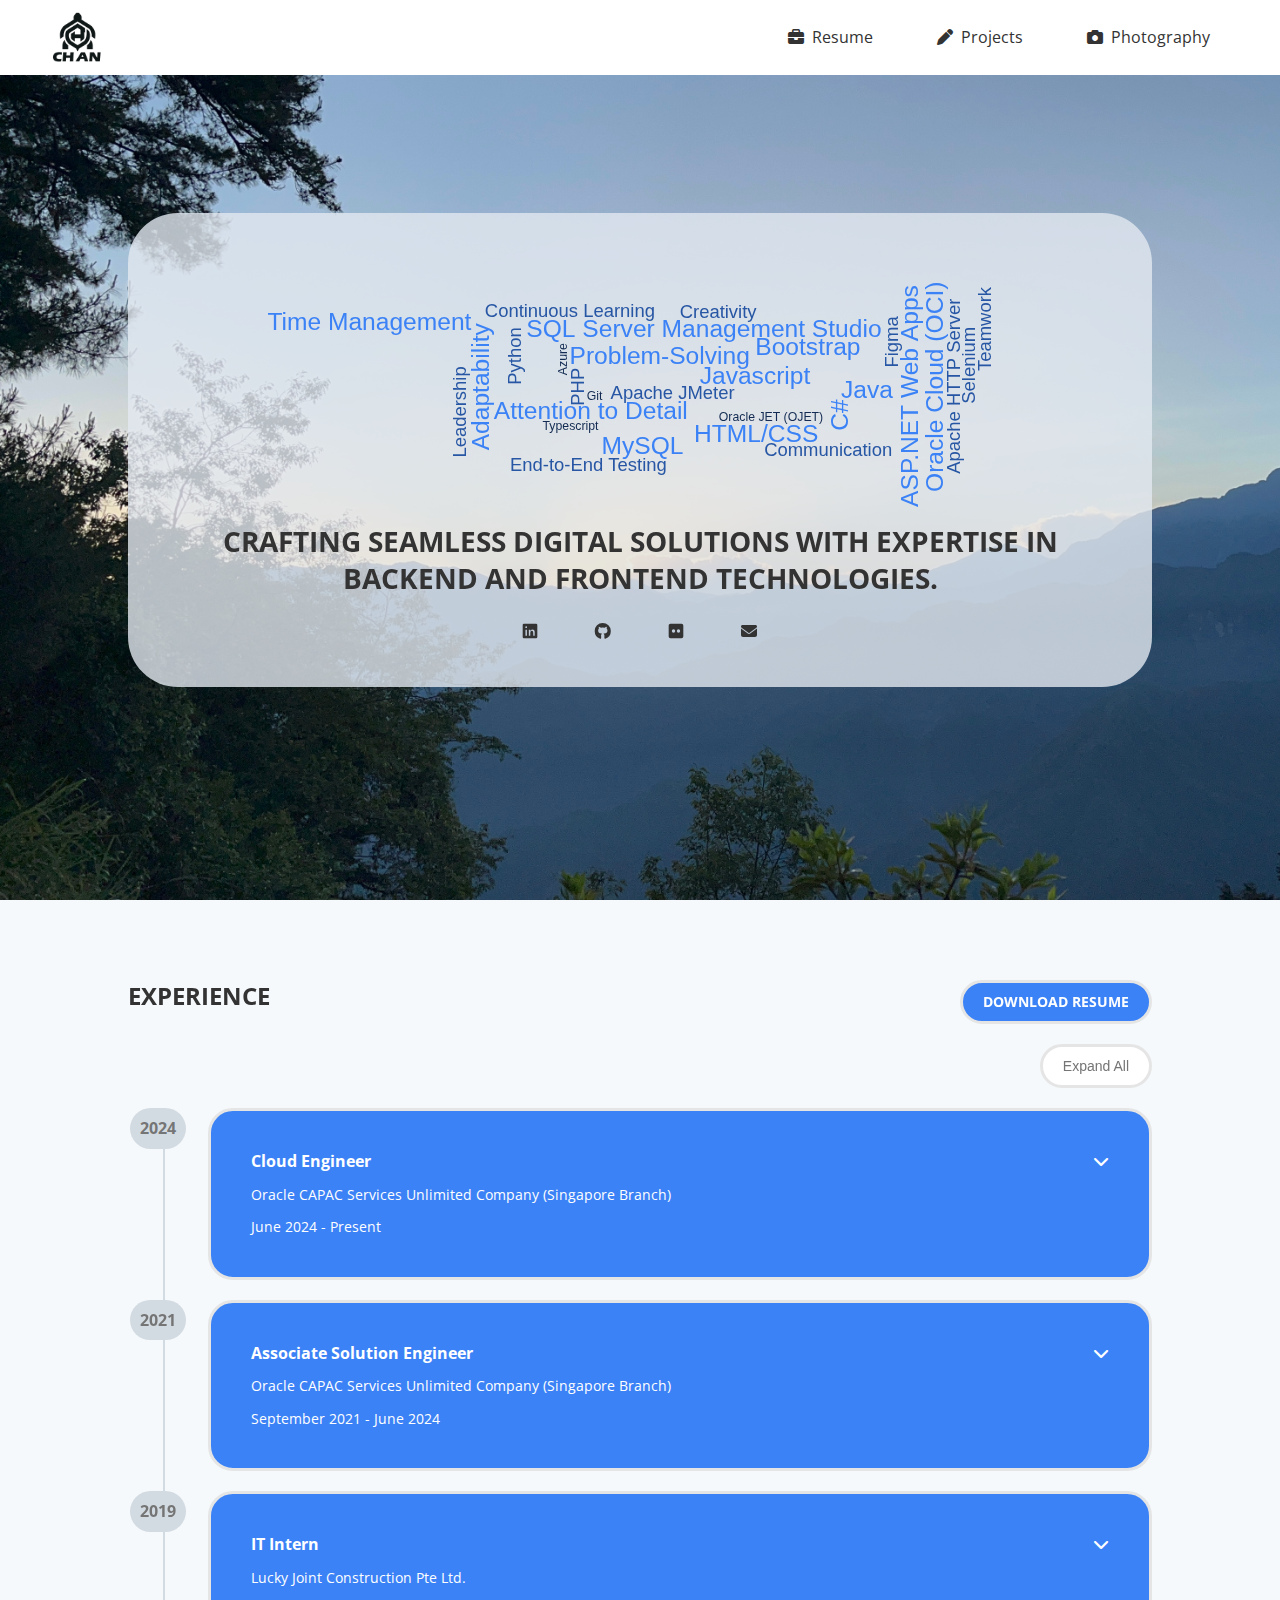
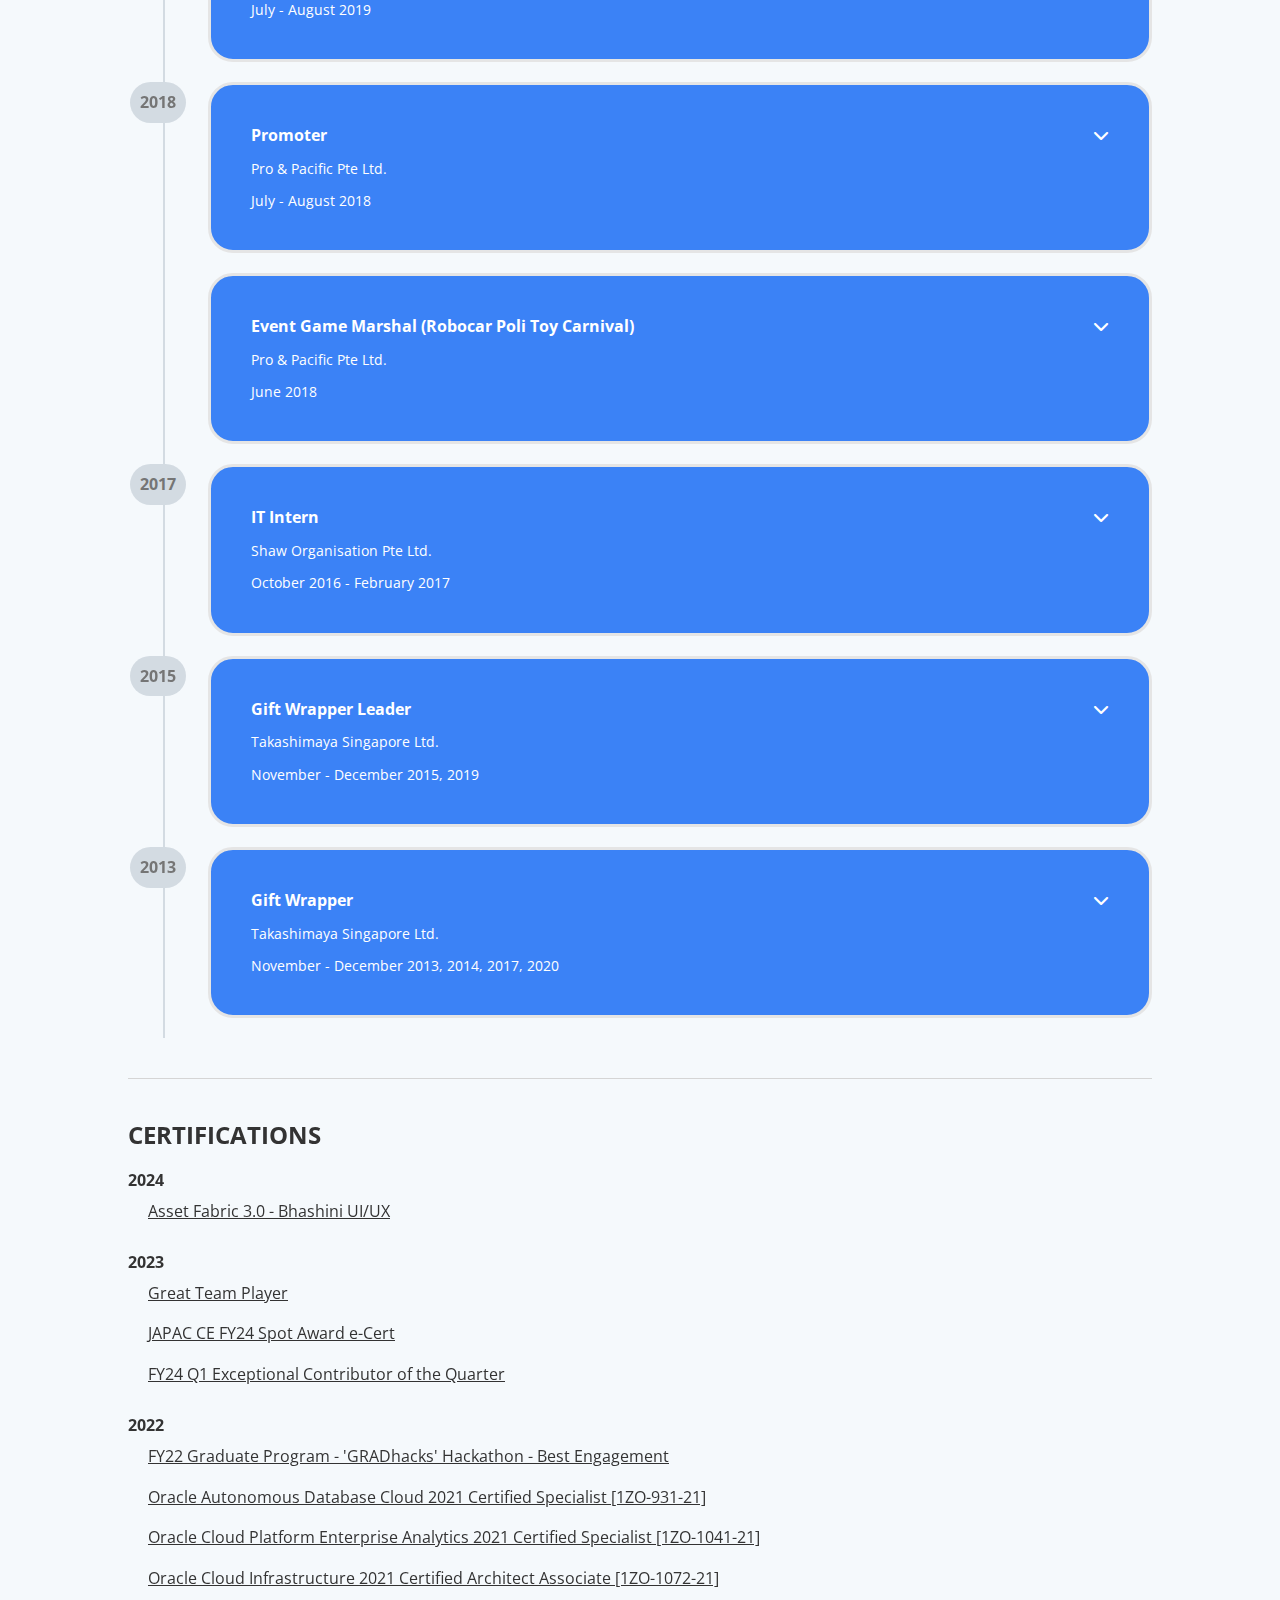
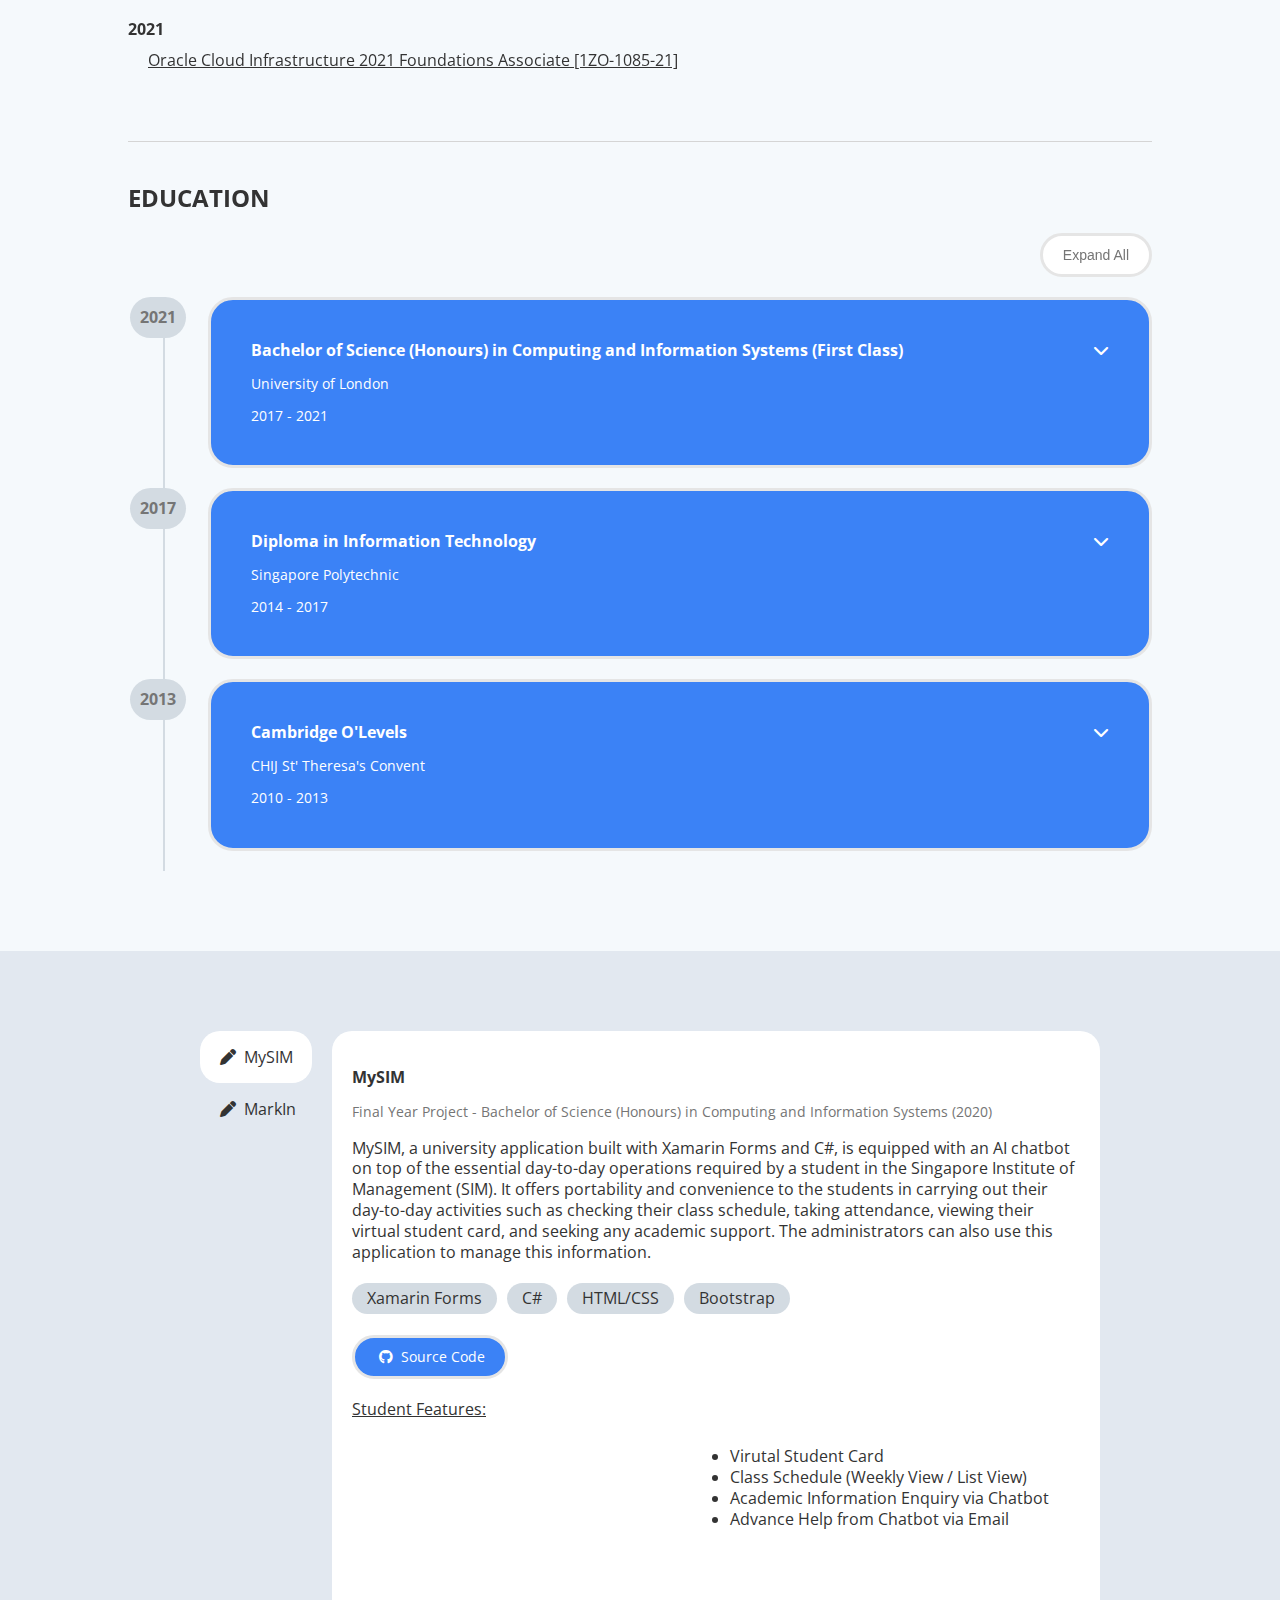
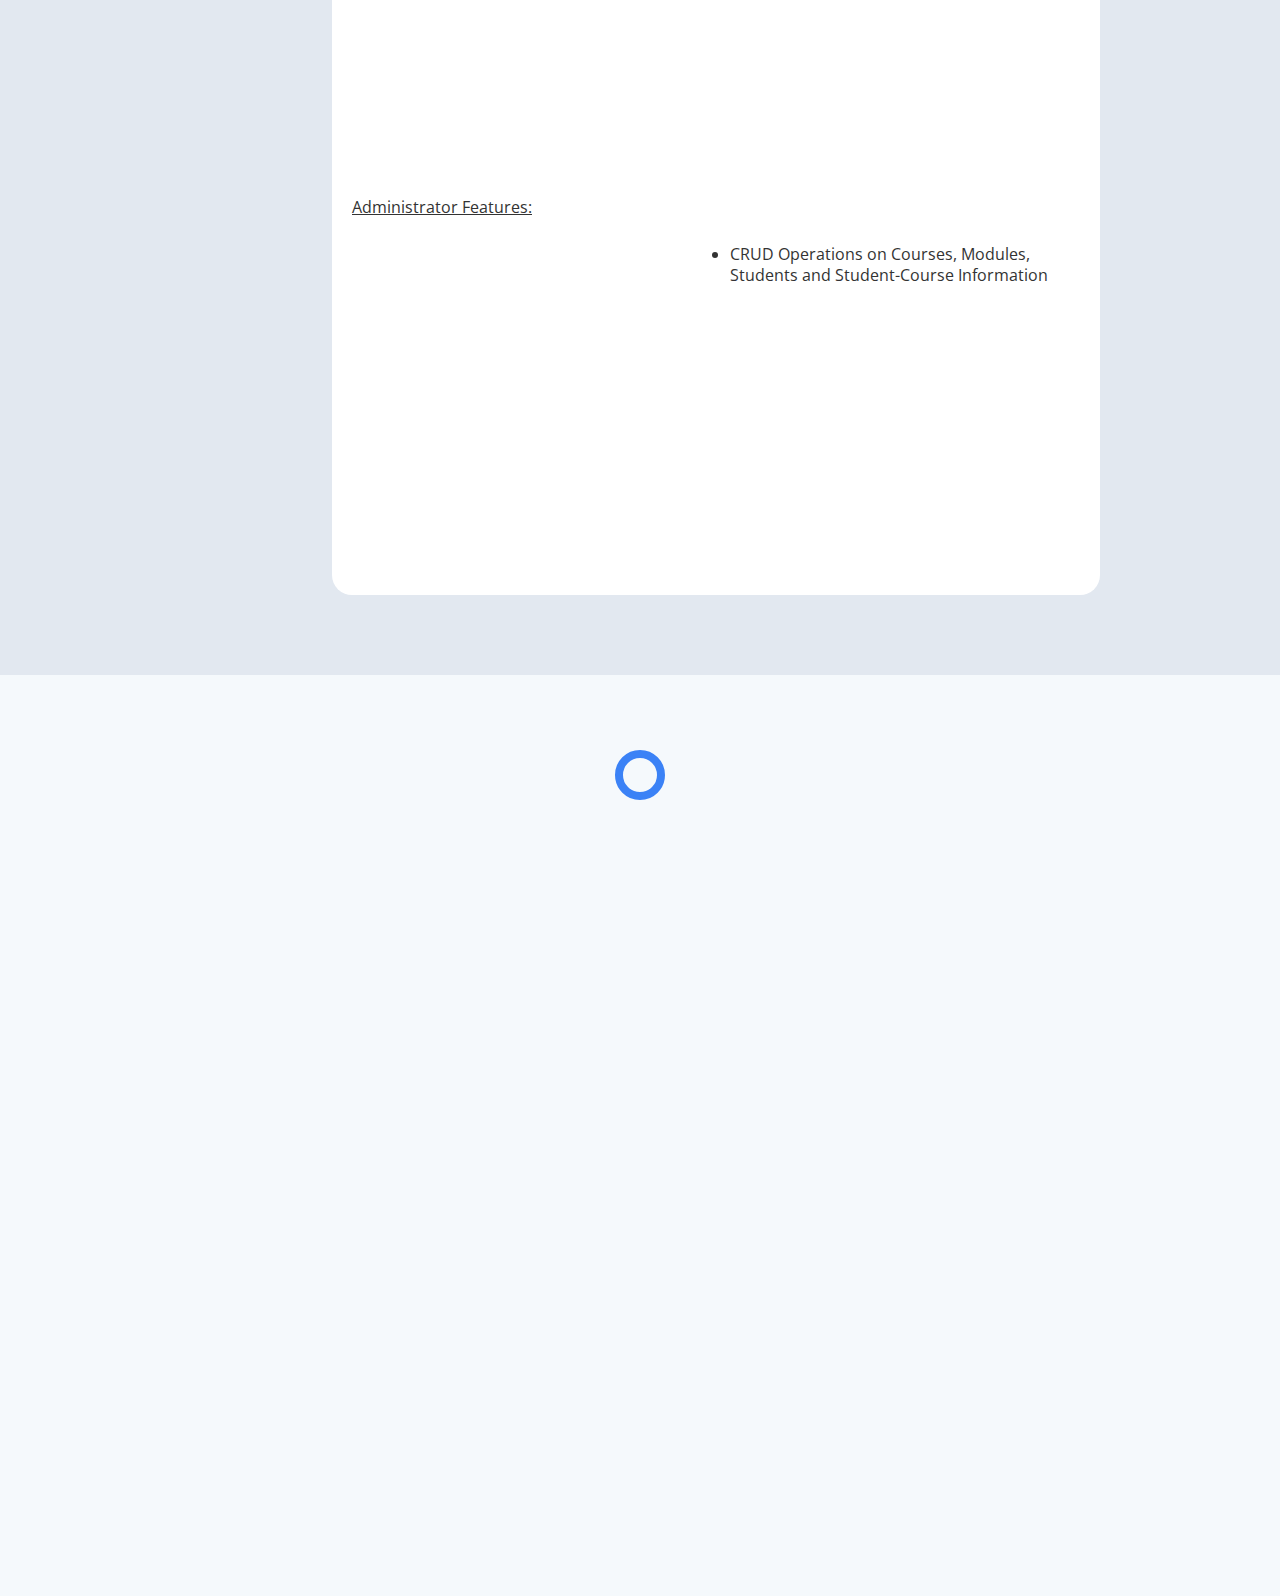
==== index.html @ a23a1906 "refactor(resume): resume card contents" ====
<!DOCTYPE html PUBLIC "-//W3C//DTD XHTML 1.1//EN" "http://www.w3.org/TR/xhtml11/DTD/xhtml11.dtd">
<head>
    <title> Chu Han </title>
    <meta charset="utf-8" />
    <meta name="viewport" content="width=device-width, initial-scale=1.0, minimum-scale=1.0, maximum-scale=1.0" />
    <meta name="Keywords" content="" />
    <meta name="Description" content="" />

    <link rel="icon" type="image/x-icon" href="./css/pics/favicon.ico">
    <link href="./css/base.css" rel="stylesheet" type="text/css" media="screen" />
    <link rel="preconnect" href="https://fonts.googleapis.com">
    <link rel="preconnect" href="https://fonts.gstatic.com" crossorigin>
    <link href="https://fonts.googleapis.com/css2?family=Open+Sans:ital,wght@0,300..800;1,300..800&display=swap"
        rel="stylesheet">

    <script src="./js/jquery-3.7.1.min.js" type="text/javascript"></script>
    <script src="./js/functions.js" type="text/javascript"></script>

    <script src="./js/chart.js/dist/chart.umd.js"></script> <!--4.4.3-->
    <script src="./js/chartjs-chart-wordcloud/build/index.umd.js"></script> <!--4.4.1-->
</head>

<body>
    <header class="navbar-wrapper" id="top-navbar">
        <div class="home-logo" title="home" aria-label="home" id="homeBtn" onclick="setOnlyOneActive(this.id, '')">
            <img src="./css/pics/logo.png"></img>
        </div>

        <div class="hamburger-menu">
            <div id="hamburger">
                <span></span>
                <span></span>
                <span></span>
            </div>
        </div>

        <nav class="top-nav">
            <div class="navbar-nav">
                <div class="nav-item" id="resumeSectionBtn" onclick="setOnlyOneActive(this.id, 'resumeSection')">
                    <div class="nav-link">
                        <span class="icon fa-briefcase"></span>
                        <span class="text">
                            Resume
                        </span>
                    </div>
                </div>

                <div class="nav-item" id="projectSectionBtn" onclick="setOnlyOneActive(this.id, 'projectSection')">
                    <div class="nav-link">
                        <span class="icon fa-pen"></span>
                        <span class="text">
                            Projects
                        </span>
                    </div>
                </div>
                <div class="nav-item" id="photographySectionBtn"
                    onclick="setOnlyOneActive(this.id, 'photographySection')">
                    <div class="nav-link">
                        <span class="icon fa-camera"></span>
                        <span class="text">Photography
                        </span>
                    </div>
                </div>
            </div>
        </nav>
    </header>

    <script>
        const theme = localStorage.getItem('theme');
        if (theme) {
            document.documentElement.className = theme;
            document.documentElement.setAttribute('theme', theme);
        } else {
            localStorage.setItem('theme', 'light');
            document.documentElement.className = 'light';
            document.documentElement.setAttribute('theme', 'light');
        }
    </script>

    <main class="body-container">
        <section id="homeSection">
            <div class="section-header">
                <div class="word-cloud-container" id="skillsWordCloudContainer">
                    <canvas id="skillWordCloud"></canvas>
                </div>
                <div id="intro"></div>

                <footer id="bottom-footer">
                    <a class="nav-link" href="https://www.linkedin.com/in/chan-chu-han/" target="_blank"><span
                            class="icon fa-brands fa-linkedin"></span></a>
                    <a class="nav-link" href="https://github.com/crutle?tab=repositories" target="_blank"><span
                            class="icon fa-brands fa-github"></span></a>
                    <a class="nav-link" href="https://flic.kr/ps/34cSME" target="_blank"><span
                            class="icon fa-brands fa-flickr"></span></a>
                    <a class="nav-link" href="mailto: chanchuhan@yahoo.com.sg" target="_blank"><span
                            class="icon fa-solid fa-envelope"></span></a>
                </footer>
            </div>
        </section>

        <section id="resumeSection">
            <!-- <div class="section-header"></div> -->
            <div class="sub-section">
                <div class="sub-section-header">
                    Experience
                    <a id="resumeFile" class="base-button primary-button" href="./data/resume.pdf">Download Resume</a>

                </div>

                <div class="content-row" id="workExperienceContent">
                    <div class="action-button-row">
                        <button class="base-button secondary-button collapseExpandBtn" id="collapseExpandExperienceBtn"
                            onclick="toggleAllAccordion(this.parentElement.parentElement.id, this.value);"></button>
                    </div>
                    <div class="timeline-container" id="workTimeline">
                    </div>
                </div>
            </div>

            <div class="sub-section">
                <div class="sub-section-header">
                    Certifications
                </div>
                <div class="content-row" id="certificationContent"></div>
            </div>

            <div class="sub-section">
                <div class="sub-section-header">
                    Education
                </div>
                <div class="content-row" id="educationContent">
                    <div class="action-button-row">
                        <button class="base-button secondary-button collapseExpandBtn" id="collapseExpandEducationBtn"
                            onclick="toggleAllAccordion(this.parentElement.parentElement.id, this.value);"></button>
                    </div>
                    <div class="timeline-container" id="educationTimeline">
                    </div>
                </div>
            </div>
        </section>

        <section id="projectSection">
            <!-- <div class="section-header"></div> -->

            <div class="sub-section">
                <div class="content-col-wrapper">
                    <div class="content-col" id="navCol">
                        <nav class="left-nav">
                            <div id="mysimBtn" name="mysimBtn" class="left-nav-item"><span class="icon fa-pen"></span>
                                MySIM
                            </div>
                            <div id="markinBtn" name="markinBtn" class="left-nav-item"><span class="icon fa-pen"></span>
                                MarkIn </div>
                            <span class="vertical-nav-indicator">
                            </span>

                        </nav>
                    </div>
                    <div class="content-col" id="navContentCol">
                        <div class="project-content" id="mysimSection">
                            <div w3-include-html="./inc/project-2020-my-sim.html"></div>
                        </div>
                        <div class="project-content" id="markinSection">
                            <div w3-include-html="./inc/project-2016-mark-in.html"></div>
                        </div>
                    </div>
                </div>
        </section>

        <section id="photographySection">
            <!-- <div class="section-header">  </div> -->
            <div id="photoAlbumContainer">
                <div id="loader-container">

                    <div class="loader"></div>
                </div>
            </div>
            <div id="embeddedFlickr">
                <a data-flickr-embed="true" href="https://www.flickr.com/photos/134898010@N04/albums/72177720317474969"
                    title="Portfolio Gallery"><img src="https://live.staticflickr.com/65535/53759585029_d3f76c2de7.jpg"
                        width="640" height="480" alt="Portfolio Gallery" /></a>
                <script async src="//embedr.flickr.com/assets/client-code.js" charset="utf-8"></script>
            </div>
        </section>
        <br>
    </main>

    </html>

    <script>
        $(document).ready(function () {
            init();
        });
    </script>
---- css/base.css ----
* {
  line-height: 1.3em;
  -webkit-box-sizing: border-box;
  -moz-box-sizing: border-box;
  box-sizing: border-box;
}

:root[theme='light'] {
  --background-color-default: #fff;
  --background-color-primary: #f5f9fc;
  --background-color-secondary: #e2e8f0;
  --background-color-secondary-rgba: rgba(226, 232, 240, 0.8);
  --background-color-tertiary: #d3dbe2;
  --background-color-tertiary-30: #4243444d;
  --background-color-highlight-1: #FFD700;
  --background-color-highlight-2: #4285F4;
  --background-color-highlight-3: #F08080;
  --background-color-primary-color-50: rgba(59, 130, 246, 0.5);
  --background-color-primary-color-darken-3: #193e7b;
  --background-color-accordion: #e8f0fe;
  /* #f8f8f8;  #f2f2f2; */

  --border-color: #e5e5e5;
  --border-primary-color: #9dc0fa;
  --border-primary-color: #3b82f6;
  --border-primary-color-30: #3b82f64d;
  --border-secondary-color: #cccccc4d;

  --button-primary: #3b82f6;
  --button-primary-30: #3b82f64d;
  --button-secondary: #fff;
  
  --footer-color-bg: #f0f0f0;
  --footer-color-text: #757575;
  
  --hover-color-bg: #000;
  --hover-color-text: #fff;

  --nav-color-bg: #fff;
  --nav-color-bg-active: #e2e8f0;

  --text-color-primary: #333;
  --text-color-secondary: #757575;
  --text-color-tertiary: #aaa;
  --text-color-white: #fff;
}

@font-face {
  font-family: "Font Awesome 6 Free Solid";
  src: url("../css/Font Awesome 6 Free-Solid-900.otf") format("truetype");
}

@font-face {
  font-family: "Font Awesome 6 Free Regular";
  src: url("../css/Font Awesome 6 Free-Regular-400.otf") format("truetype");
}

@font-face {
  font-family: "Font Awesome 6 Brands Regular";
  src: url("../css/Font Awesome 6 Brands-Regular-400.otf") format("truetype");
}

@font-face {
  font-family: "Bootstrap Icons";
  src: url("./bootstrap-icons/fonts/bootstrap-icons.woff") format("truetype");
}

body {
  font-family: 'Open Sans', Arial, Helvetica, sans-serif;
  font-optical-sizing: auto;
  font-weight: normal;
  font-style: normal;
  font-variation-settings: 100;
  font-size: 16px;
  text-align: left;
  background: var(--background-color-primary);
  color: var(--text-color-primary);
  padding: 0;
  margin: 0;
  overflow: auto;
  -webkit-text-size-adjust: none;
  -webkit-overflow-scrolling: touch;
  -webkit-transform: transform3d(0, 0, 0);
  -ms-scroll-chaining: chained;
  -ms-overflow-style: none;
}


/***************** Scrollbar ****************/
@-moz-document url-prefix() {
  .scrollbar {
    overflow: overlay;
    width: 16px !important;
    scroll-behavior: smooth !important;
    /* background: #fff !important; */
    /* outline: 2px solid #fff !important; */
    border-radius: 20px !important;
  }
}

::-webkit-scrollbar {
  width: 16px !important;
  scroll-behavior: smooth !important;
  border: 4px solid transparent !important;
  background-clip: content-box !important;
}

::-webkit-scrollbar-track {
  background: #ccc;
}

/* draggable scrolling handle */
::-webkit-scrollbar-thumb {
  border-radius: 20px !important;
  border: 3px solid transparent !important;
  background-clip: content-box !important;
  background: rgba(0, 0, 0, 0.3) !important;
  ;
}


/***************** Icons ****************/
.fa-x::before {
  font-family: "Font Awesome 6 Free Solid";
  content: "\58";
}

.fa-xmark::before {
  font-family: "Font Awesome 6 Free Solid";
  content: "\f00d";
}

.fa-github::before {
  font-family: "Font Awesome 6 Brands Regular";
  content: "\f09b";
}

.fa-linkedin::before {
  font-family: "Font Awesome 6 Brands Regular";
  content: "\f08c";
}

.fa-flickr::before {
  font-family: "Font Awesome 6 Brands Regular";
  content: "\f16e";
}

.fa-envelope::before {
  font-family: "Font Awesome 6 Free Solid";
  content: "\f0e0";
}

.fa-briefcase::before {
  font-family: "Font Awesome 6 Free Solid";
  content: "\f0b1";
}

/*  Not Used */
.fa-graduation-cap::before {
  font-family: "Font Awesome 6 Free Solid";
  content: "\f19d";
}

.fa-pen::before {
  font-family: "Font Awesome 6 Free Solid";
  content: "\f304";
}

/*  Not Used */
.fa-image::before {
  font-family: "Font Awesome 6 Free Solid";
  content: "\f03e";
}

.fa-camera::before {
  font-family: "Font Awesome 6 Free Solid";
  content: "\f030";
}

/* Not Used */
.fa-clock::after {
  font-family: "Font Awesome 6 Free Solid";
  content: "\f017";
  font-style: normal;
}

.fa-chevron-down::after {
  font-family: "Font Awesome 6 Free Solid";
  content: "\f078";
  font-style: normal;
}

.fa-chevron-up::after {
  font-family: "Font Awesome 6 Free Solid";
  content: "\f077";
  font-style: normal;
}

.fa-building::after {
  font-family: "Font Awesome 6 Free Solid";
  content: "\f1ad";
  font-style: normal;
}

/* Not Used */
.bootstrap-x-lg-icon::before {
  font-family: "Bootstrap Icons";
  content: "\F659";
}

span.icon {
  padding: 2px 4px;
}


/***************** Nav Bar ****************/
.navbar-wrapper {
  height: 75px;
  background: var(--nav-color-bg);
  display: flex;
  justify-content: space-between;
  align-items: center;
  padding: 0 40px;
  position: fixed;
  top: 0;
  width: 100%;
  transition: top 0.3s;
  z-index: 2;
}

.navbar-wrapper>div {
  cursor: pointer;
}

.home-logo,
.home-logo img {
  height: 100%;
  padding: 5px;
}

.navbar-nav {
  display: flex;
  align-items: center;
  flex-wrap: wrap;
}

.navbar-nav>div {
  padding: 10px 20px;
  margin: 0 10px;
  cursor: pointer;
}

.top-nav {
  height: 75px;
  display: flex;
}

.nav-item.active {
  border-radius: 20px;
  color: var(--text-color-primary);
  background: var(--nav-color-bg-active);
}

.navbar-nav>div:hover {
  border-radius: 20px;
  background: var(--hover-color-bg);
  color: var(--hover-color-text);
}

.hidden {
  top: -75px;
}

.hamburger-menu {
  display: none;
}

#hamburger {
  width: 40px;
  height: 40px;
  -webkit-transform: rotate(0deg);
  -moz-transform: rotate(0deg);
  -o-transform: rotate(0deg);
  transform: rotate(0deg);
  -webkit-transition: .5s ease-in-out;
  -moz-transition: .5s ease-in-out;
  -o-transition: .5s ease-in-out;
  transition: .5s ease-in-out;
}

#hamburger span {
  display: block;
  position: absolute;
  height: 3px;
  width: 100%;
  background: #000;
  border-radius: 9px;
  opacity: 1;
  left: 0;
  -webkit-transform: rotate(0deg);
  -moz-transform: rotate(0deg);
  -o-transform: rotate(0deg);
  transform: rotate(0deg);
  -webkit-transition: .25s ease-in-out;
  -moz-transition: .25s ease-in-out;
  -o-transition: .25s ease-in-out;
  transition: .25s ease-in-out;
}

#hamburger span:nth-child(1) {
  top: 6px;
  -webkit-transform-origin: left center;
  -moz-transform-origin: left center;
  -o-transform-origin: left center;
  transform-origin: left center;
}

#hamburger span:nth-child(2) {
  top: 18px;
  -webkit-transform-origin: left center;
  -moz-transform-origin: left center;
  -o-transform-origin: left center;
  transform-origin: left center;
}

#hamburger span:nth-child(3) {
  top: 30px;
  -webkit-transform-origin: left center;
  -moz-transform-origin: left center;
  -o-transform-origin: left center;
  transform-origin: left center;
}

#hamburger.open span:nth-child(1) {
  -webkit-transform: rotate(45deg);
  -moz-transform: rotate(45deg);
  -o-transform: rotate(45deg);
  transform: rotate(45deg);
  top: 8px;
  left: 7px;
}

#hamburger.open span:nth-child(2) {
  width: 0%;
  opacity: 0;
}

#hamburger.open span:nth-child(3) {
  -webkit-transform: rotate(-45deg);
  -moz-transform: rotate(-45deg);
  -o-transform: rotate(-45deg);
  transform: rotate(-45deg);
  top: 36px;
  left: 6px;
}


/***************** Footer ****************/
a {
  text-decoration: none;
  color: var(--text-color-primary);
}

footer {
  width: 100%;
  background: none;
  padding-top: 20px;
  border-radius: 5px;
  transition: all 0.3s ease;
  display: flex;
  justify-content: center;
  font-size: initial;
}

footer>.nav-link {
  margin: auto 15px;
  padding: 5px 10px;
}

footer>a:hover {
  border-radius: 20px;
  background: var(--hover-color-bg);
  color: var(--hover-color-text);
}

.stickyFooter {
  background: var(--footer-color-bg);
  padding: 10px;
  position: fixed;
  top: auto;
  left: 0;
  padding: 20px;
  bottom: 0;
  width: 100%;
  z-index: 2;
  border-radius: 0;
}

.stickyFooter>.nav-link {
  color: var(--footer-color-text);
}

.stickyFooter>.nav-link:hover {
  color: var(--hover-color-text);
}


/***************** Generic ****************/
.top-spacer-xs {
  margin-top: 5px;
}

.top-spacer-s {
  margin-top: 10px;
}

.top-spacer-m {
  margin-top: 20px;
}

.top-spacer-l {
  margin-top: 40px;
}

.line-border-s {
  border-bottom: 1px solid var(--border-color);
}

.line-border-m {
  border-bottom: 2px solid var(--border-color);
}

.line-border-l {
  border-bottom: 3px solid var(--border-color);
}

.visibilityHidden {
  visibility: hidden;
}

.hide {
  display: none;
}

.show {
  display: block;
}


/***************** Content ****************/
section {
  padding: 40px 10%;
  min-height: 100svh;
}

section:nth-of-type(even) {
  background: var(--background-color-primary);
}

section:nth-of-type(odd) {
  background: var(--background-color-secondary);
}

#homeSection {
  display: flex;
  align-items: center;
  flex-wrap: wrap;
  justify-content: space-evenly;
  align-content: center;
  background: url("../css/pics/home-background.jpg");
  background-size: auto;
  background-size: cover;
  padding: 75px 10%;
  height: calc(100vh - 75px);
}

#homeSection>div {
  width: 100%;
  font-size: 28px;
  font-weight: bold;
  text-transform: uppercase;
  text-align: center;
  color: var(--text-color-primary);
  background: var(--background-color-secondary-rgba);
  border-radius: 50px;
  padding: 40px;
}

.highlight1 {
  background-color: var(--background-color-highlight-1);
}

.highlight2 {
  background-color: var(--background-color-highlight-2);
}

.highlight3 {
  background-color: var(--background-color-highlight-3);
}

#projectSection {
  overflow: hidden;
}

/* .section-header {
  font-weight: bold;
  text-transform: uppercase;
  padding: 20px 40px;
  font-size: 30px;
} */

.sub-section {
  border-bottom: 1px solid #d5d5d5;
  padding: 40px 0;
}

.sub-section:last-child {
  border-bottom: none;
}

.sub-section-header {
  font-weight: bold;
  text-transform: uppercase;
  font-size: 24px;
  display: flex;
  justify-content: space-between;
}

#workExperienceContent,
#educationContent {
  margin-left: 80px;
}

.content-row {
  margin: 0 auto;
}

.action-button-row {
  display: flex;
  justify-content: end;
  padding: 20px 0;
}

.base-button {
  font-size: 14px;
  padding: 10px 20px;
  border-radius: 50px;
  border: 3px solid var(--border-color);
  text-align: center;
  cursor: pointer;
}

.primary-button {
  background: var(--button-primary);
  color: var(--text-color-white);
}

.secondary-button {
  background: var(--button-secondary);
  color: var(--text-color-secondary);
}

.primary-button:hover,
.secondary-button:hover {
  color: var(--hover-color-text);
  background: var(--hover-color-bg);
}

#photographySection {
  padding: 75px 10%;
}

/***************** Resume  ****************/
/* timeline - container - vertical ruler */
.timeline-container {
  position: relative;
}

.timeline-container::before {
  content: "";
  position: absolute;
  width: 2px;
  background: var(--background-color-tertiary);
  top: 0;
  bottom: 0;
  left: -45px;
}

/* timeline card */
.timeline-card-container {
  position: relative;
  width: 50%;
}

.card {
  border-radius: 25px;
  border: 3px solid var(--border-color);
  background-color: var(--button-primary);
  color: var(--text-color-white);
}

.card:has(.card-accordion.active) {
  color: var(--text-color-secondary);
  background-color: var(--background-color-accordion);
}

/* accordion */
.card-accordion {
  border-radius: 22px;
  padding: 40px;
  cursor: pointer;
}

.card-accordion:hover {
  background: var(--hover-color-bg);
  color: var(--hover-color-text);
}

.card-accordion.active:hover {
  background: none;
  color: var(--text-color-primary);
}

.card-accordion-content {
  /* padding: 0 18px;
  max-height: 0;
  overflow: hidden;
  position: absolute;
  left: -1000px; */
  display: none;
  padding: 0 40px; 
}

/* .card-accordion.active+div { */
  /* display: block; */
  /* position: initial;
  opacity: 1;
  /* transition: max-height 1s ease-in;
  max-height: 100vh; */
  /*overflow: hidden;
  cursor: default;
  display: flex;
  flex-wrap: wrap;  */
/* } */

.card-accordion:hover .card-company,
.card-accordion:hover .card-period {
  background: none;
  color: var(--hover-color-text);
}

.card-accordion.active:hover .card-company,
.card-accordion.active:hover .card-period {
  background: none;
  color: var(--text-color-secondary);
}

.active .card-title{
  color: var(--text-color-primary);
}
.active .card-company, .active .card-period{
  color: var(--text-color-secondary);
}



.card-accordion>div .fa-chevron-down {
  display: block;
}

.card-accordion>div .fa-chevron-up {
  display: none;
}

.card-accordion.active>div .fa-chevron-down {
  display: none;
}

.card-accordion.active>div .fa-chevron-up {
  display: block;
}

/* end of accordion */

.card-row {
  display: flex;
  justify-content: space-between;
}

.card-title {
  font-weight: bold;
}

.card-company {
  /* color: var(--text-color-secondary); */
  font-size: 14px;
}

.card-company:hover {
  cursor: auto;
}

.card-period {
  /* color: var(--text-color-secondary); */
  font-size: 14px;
  margin: 0;
}

.card-description>li {
  font-size: 14px;
  line-height: 40px;
}

.card-description {
  color: var(--text-color-secondary);
  width: 100%;
  padding-bottom: 40px;
}

.section-label {
  text-decoration: underline;
  color: var(--text-color-primary);    
}

.timeline-node-year {
  position: absolute;
  width: fit-content;
  padding: 10px;
  left: -78px !important;
  background: var(--background-color-tertiary);
  color: var(--text-color-secondary);
  border-radius: 50px;
  top: 0;
  z-index: 1;
  font-weight: bold;
}

.card-left {
  padding: 0px 40px 20px 0px;
  left: 0;
}

.card-left::before {
  content: " ";
  position: absolute;
  top: 18px;
  z-index: 1;
  right: 30px;
  border-width: 10px 0 10px 10px;
}

.card-right {
  width: 100%;
  padding-bottom: 20px;
}

.card-right::before {
  content: " ";
  position: absolute;
  top: 18px;
  z-index: 1;
  left: 30px;
  border-width: 10px 10px 10px 0;
}

.card-right::after {
  left: -14px;
}

.awards-list {
  padding: 4px 0;
  font-style: italic;
  color: var(--background-color-highlight-2);
  text-align: center;
  font-weight: bold;
  font-size: 14px;
}

.sub-header-year {
  font-weight: bold;
  margin: 20px auto;
}

.cert-list {
  font-weight: normal;
  margin-left: 20px;
  padding: 10px 0;
}

.cert-list .clickable {
  text-decoration: underline;
}

.cert-list .clickable:hover {
  font-weight: bold;
  cursor: pointer;
}

.word-cloud-container {
  /* width: 80%; */
  height: 30vh;
  overflow: hidden;
  /* margin: 40px auto 0 auto; */
}


/***************** Projects ****************/
/* Projects */
.content-col-wrapper {
  display: flex;
  justify-content: center;
}

.content-col {
  padding: 20px;
  max-width: 75%;
}

#navCol {
  padding-top: 0;
}

/* Projects - Vertical Accordion Tabs */
.left-nav {
  background: transparent;
  color: var(--text-color-primary);
  display: inline-flex;
  flex-direction: column;
  position: relative;
  overflow: hidden;
}

.left-nav-item {
  padding: 1rem;
  text-decoration: none;
  transition: 0.2s;
  z-index: 1;
  position: relative;
  background: transparent;
  border: none;
}

.left-nav-item:hover {
  cursor: pointer;
}

.left-nav-item.active:hover {
  cursor: auto;
}

.vertical-nav-indicator {
  background: var(--background-color-default);
  position: absolute;
  left: 0;
  width: 100%;
  transition: 0.2s;
  border-radius: 20px;
  animation: vertical-nav-indicator-reveal 0.6s ease-in-out;
}

@keyframes vertical-nav-indicator-reveal {
  0% {
    width: 0%;
    opacity: 0;
  }

  30% {
    opacity: 0;
  }

  100% {
    width: 100%;
    opacity: 1;
  }
}

/* Project Content */
.embeddedVideo {
  display: flex;
  justify-content: end;
}

.accordion-row {
  margin: 16px 0;
}

.button-row {
  display: flex;
  flex-wrap: wrap;
}

.button-row>a {
  margin-right: 5px;
}

.tags-row {
  display: flex;
  flex-wrap: wrap;
  margin-left: -5px !important;
}

.word-tag {
  margin: 5px;
  border-radius: 20px;
  padding: 5px 15px;
  background: var(--background-color-tertiary);
  cursor: default;
}

.project-content {
  display: none;
}

.content-col:has(.project-content.active) {
  background: var(--background-color-default);
  border-radius: 20px;
}

.project-content-row {
  margin: 16px 0;
  display: flex;
  flex-wrap: wrap;
  justify-content: space-between;
  flex-direction: row-reverse;
  padding: 0 20px;
}

.project-content-row>div {
  width: 48%;
  justify-content: center;
}

.project-content-row>div:only-child {
  width: 100%;
}

.project-content-label {
  text-decoration: underline;
  padding: 20px 20px 10px 0px;
}

.project-content-list {
  padding-top: 0;
}


/***************** Photography ****************/
#loader-container {
  height: 100px;
  margin-left: auto;
  margin-right: auto;
}

#embeddedFlickr {
  display: none;
}

#photoAlbumContainer {
  display: flex;
  flex-wrap: wrap;
  gap: 10px;
}

#photoAlbumContainer>a {
  height: 300px;
  cursor: pointer;
  position: relative;
  flex-grow: 1;
}

#photoAlbumContainer a img {
  object-fit: cover;
  width: 100%;
  height: 100%;
  vertical-align: middle;
  border-radius: 5px;
}

/* .img-container{
  height: 300px;
} */

.loader {
  width: 50px;
  aspect-ratio: 1;
  border-radius: 50%;
  border: 8px solid var(--border-primary-color);
  animation:
    l20-1 0.8s infinite linear alternate,
    l20-2 1.6s infinite linear;
}

@keyframes l20-1 {
  0% {
    clip-path: polygon(50% 50%, 0 0, 50% 0%, 50% 0%, 50% 0%, 50% 0%, 50% 0%)
  }

  12.5% {
    clip-path: polygon(50% 50%, 0 0, 50% 0%, 100% 0%, 100% 0%, 100% 0%, 100% 0%)
  }

  25% {
    clip-path: polygon(50% 50%, 0 0, 50% 0%, 100% 0%, 100% 100%, 100% 100%, 100% 100%)
  }

  50% {
    clip-path: polygon(50% 50%, 0 0, 50% 0%, 100% 0%, 100% 100%, 50% 100%, 0% 100%)
  }

  62.5% {
    clip-path: polygon(50% 50%, 100% 0, 100% 0%, 100% 0%, 100% 100%, 50% 100%, 0% 100%)
  }

  75% {
    clip-path: polygon(50% 50%, 100% 100%, 100% 100%, 100% 100%, 100% 100%, 50% 100%, 0% 100%)
  }

  100% {
    clip-path: polygon(50% 50%, 50% 100%, 50% 100%, 50% 100%, 50% 100%, 50% 100%, 0% 100%)
  }
}

@keyframes l20-2 {
  0% {
    transform: scaleY(1) rotate(0deg)
  }

  49.99% {
    transform: scaleY(1) rotate(135deg)
  }

  50% {
    transform: scaleY(-1) rotate(0deg)
  }

  100% {
    transform: scaleY(-1) rotate(-135deg)
  }
}


/***************** Mobile ****************/
@media only screen and (max-width: 767px) {
  .navbar-wrapper {
    flex-wrap: wrap;
  }

  .hamburger-menu {
    display: flex;
    height: 75px;
    align-items: center;
  }

  .top-nav {
    width: 100%;
    display: none;
    height: auto;
    padding: 20px 40px;
    background: var(--nav-color-bg);
  }

  .top-nav>.navbar-nav>div {
    width: 100%;
    margin: 5px auto;
  }

  .content-col-wrapper {
    display: block;
  }

  .content-col {
    min-width: 100%;
  }

  #navCol {
    display: none;
  }

  #navContentCol>div {
    display: block;
    border-bottom: 1px solid #ccc;
    padding-bottom: 40px;
  }

  #navContentCol>div:last-child {
    border-bottom: none;
  }

  #homeSection {
    height: auto;
    padding-top: 150px;
  }

  #intro {
    font-size: 20px;
  }

  /* .section-header{
    padding: 20px 0;
  } */

  .sub-section-header {
    flex-wrap: wrap;
    gap: 10px;
  }

  .base-button {
    width: 100%;
  }

  #workExperienceContent,
  #educationContent {
    margin: 0px;
  }

  .sub-section {
    padding: 20px 0;
    width: 100%;
  }

  .content-row {
    width: 100%;
    padding: 0;
  }

  .timeline-node-year {
    position: initial;
    background: none;
  }

  .card-accordion {
    padding: 20px;
  }

  .card-accordion.active+div {
    max-height: 100%;
  }

  .button-row>a {
    width: 100%;
    margin: 5px 0
  }

  .project-content-row>div {
    width: 100%;
    padding-bottom: 20px;
  }

  .embeddedVideo {
    position: relative;
    overflow: hidden;
    width: 100%;
    padding-top: 56.25%;
  }

  .embeddedVideo>iframe {
    position: absolute;
    top: 0;
    left: 0;
    bottom: 0;
    right: 0;
    width: 100%;
    height: 100%;
  }
}


/***************** Tablet ****************/
/* @media only screen and (min-width: 768px) and (max-width: 1023px) { */
@media only screen and (max-width: 1023px) {
  .project-content-row>div {
    width: 100%;
    padding-bottom: 20px;
  }
}
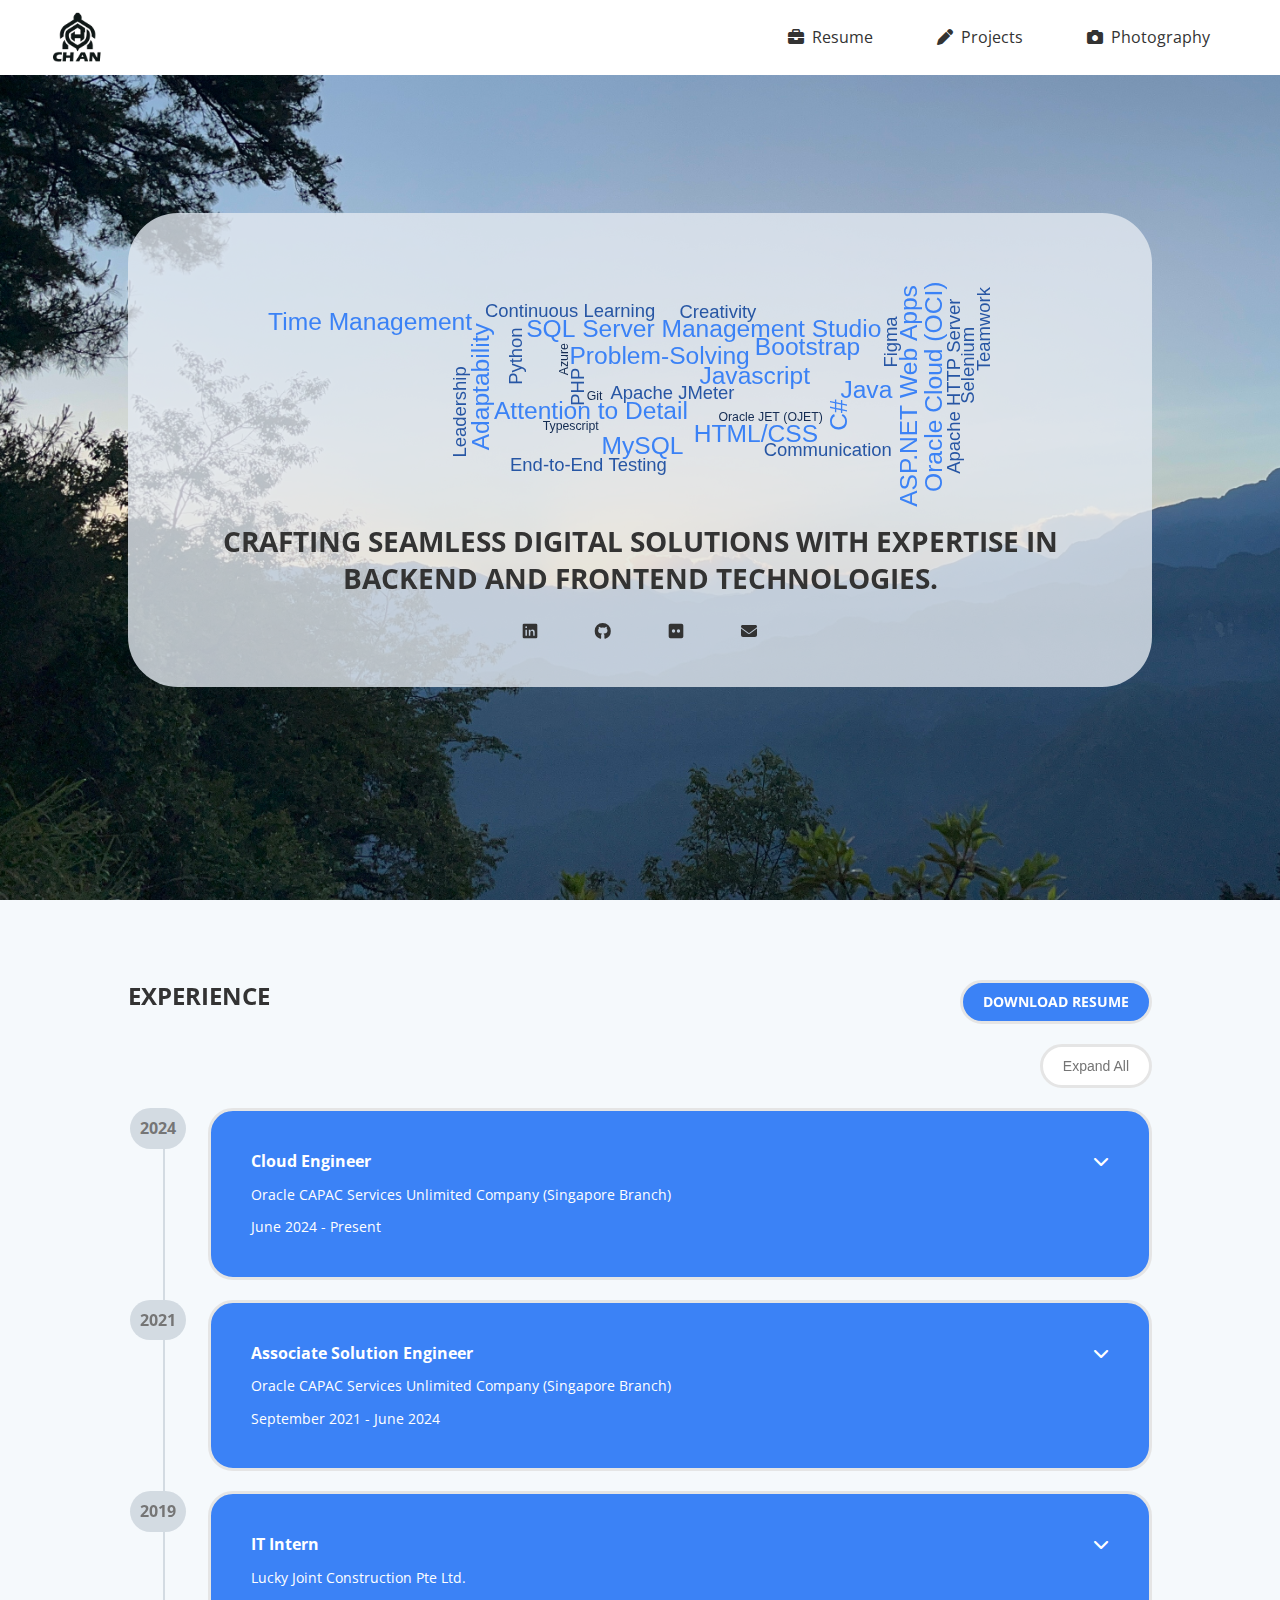
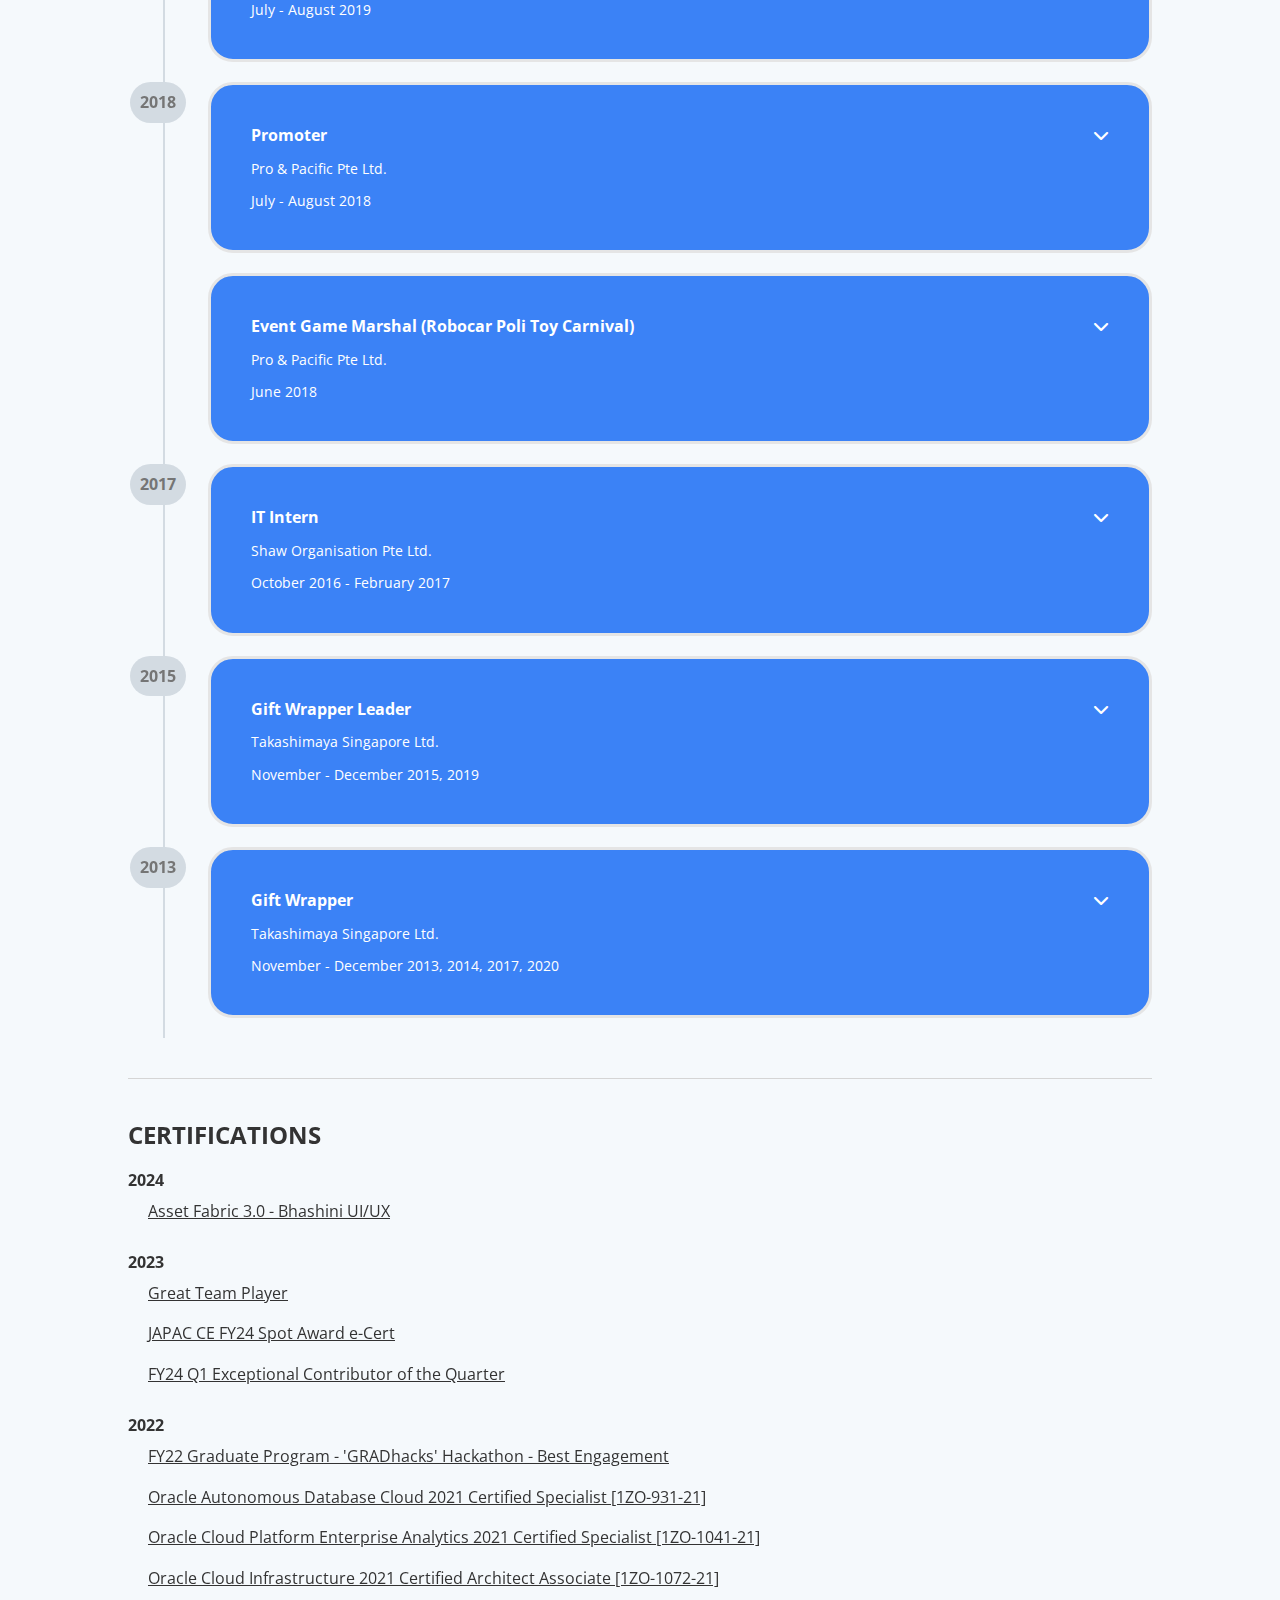
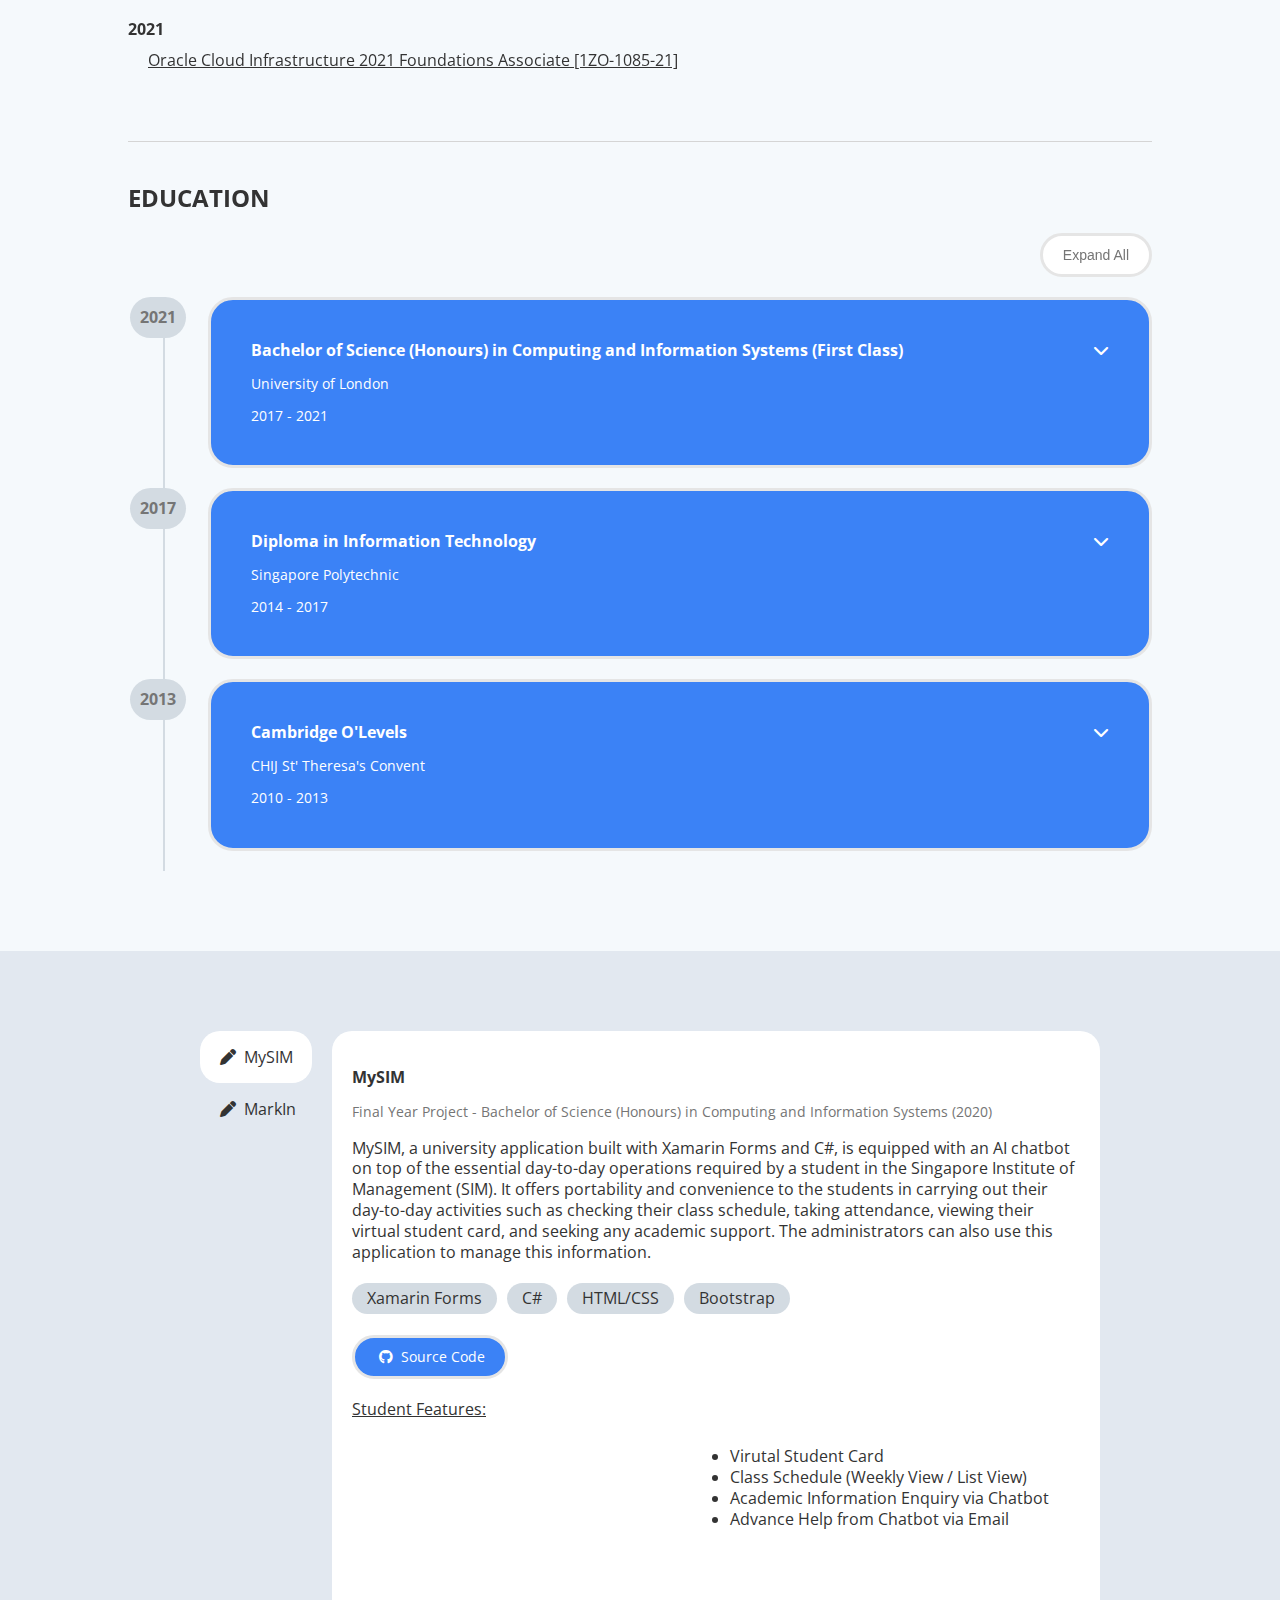
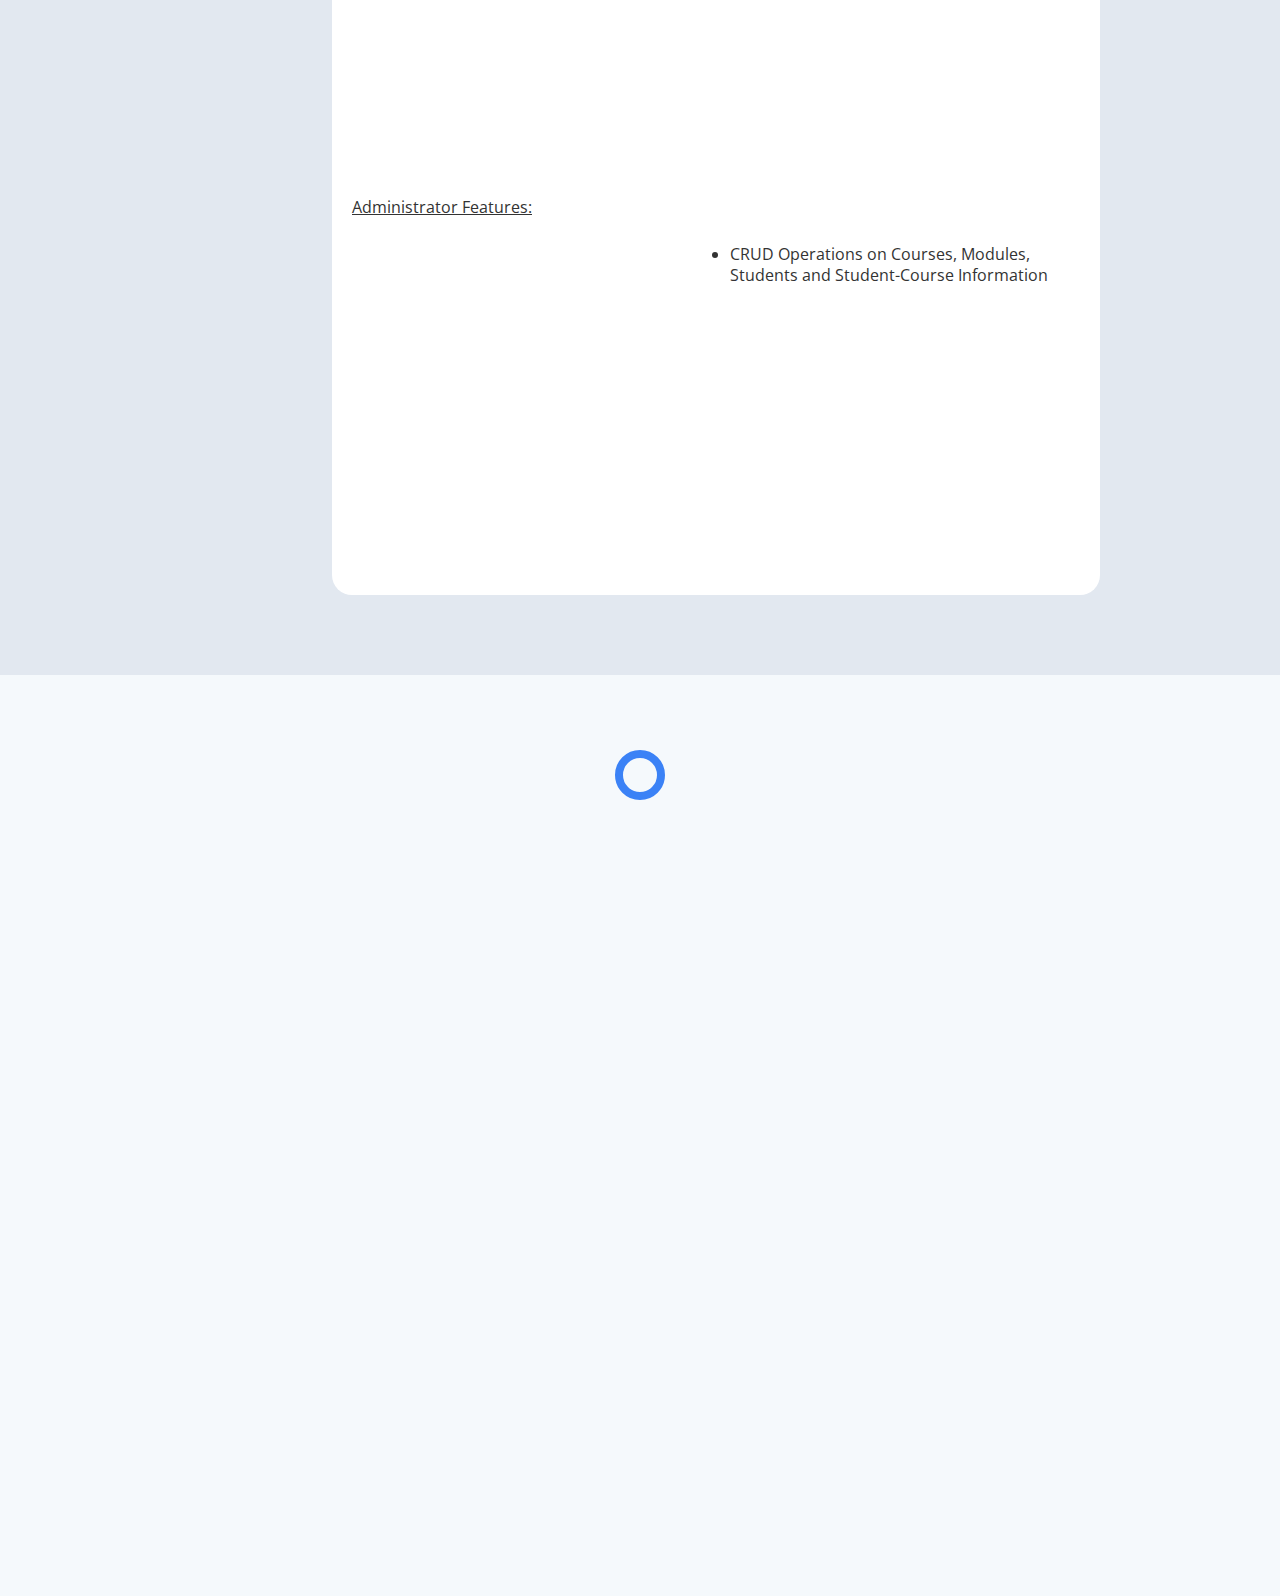
==== commit 6d69a879: "refactor: resume update" ====
--- a/index.html
+++ b/index.html
@@ -103,7 +103,7 @@
             <div class="sub-section">
                 <div class="sub-section-header">
                     Experience
-                    <a id="resumeFile" class="base-button primary-button" href="./data/resume.pdf">Download Resume</a>
+                    <a id="resumeFile" class="base-button primary-button" href="/data/ChanChuHan_CV.pdf">Download Resume</a>
 
                 </div>
 
@@ -158,10 +158,10 @@
                     </div>
                     <div class="content-col" id="navContentCol">
                         <div class="project-content" id="mysimSection">
-                            <div w3-include-html="./inc/project-2020-my-sim.html"></div>
+                            <div w3-include-html="/inc/project-2020-my-sim.html"></div>
                         </div>
                         <div class="project-content" id="markinSection">
-                            <div w3-include-html="./inc/project-2016-mark-in.html"></div>
+                            <div w3-include-html="/inc/project-2016-mark-in.html"></div>
                         </div>
                     </div>
                 </div>
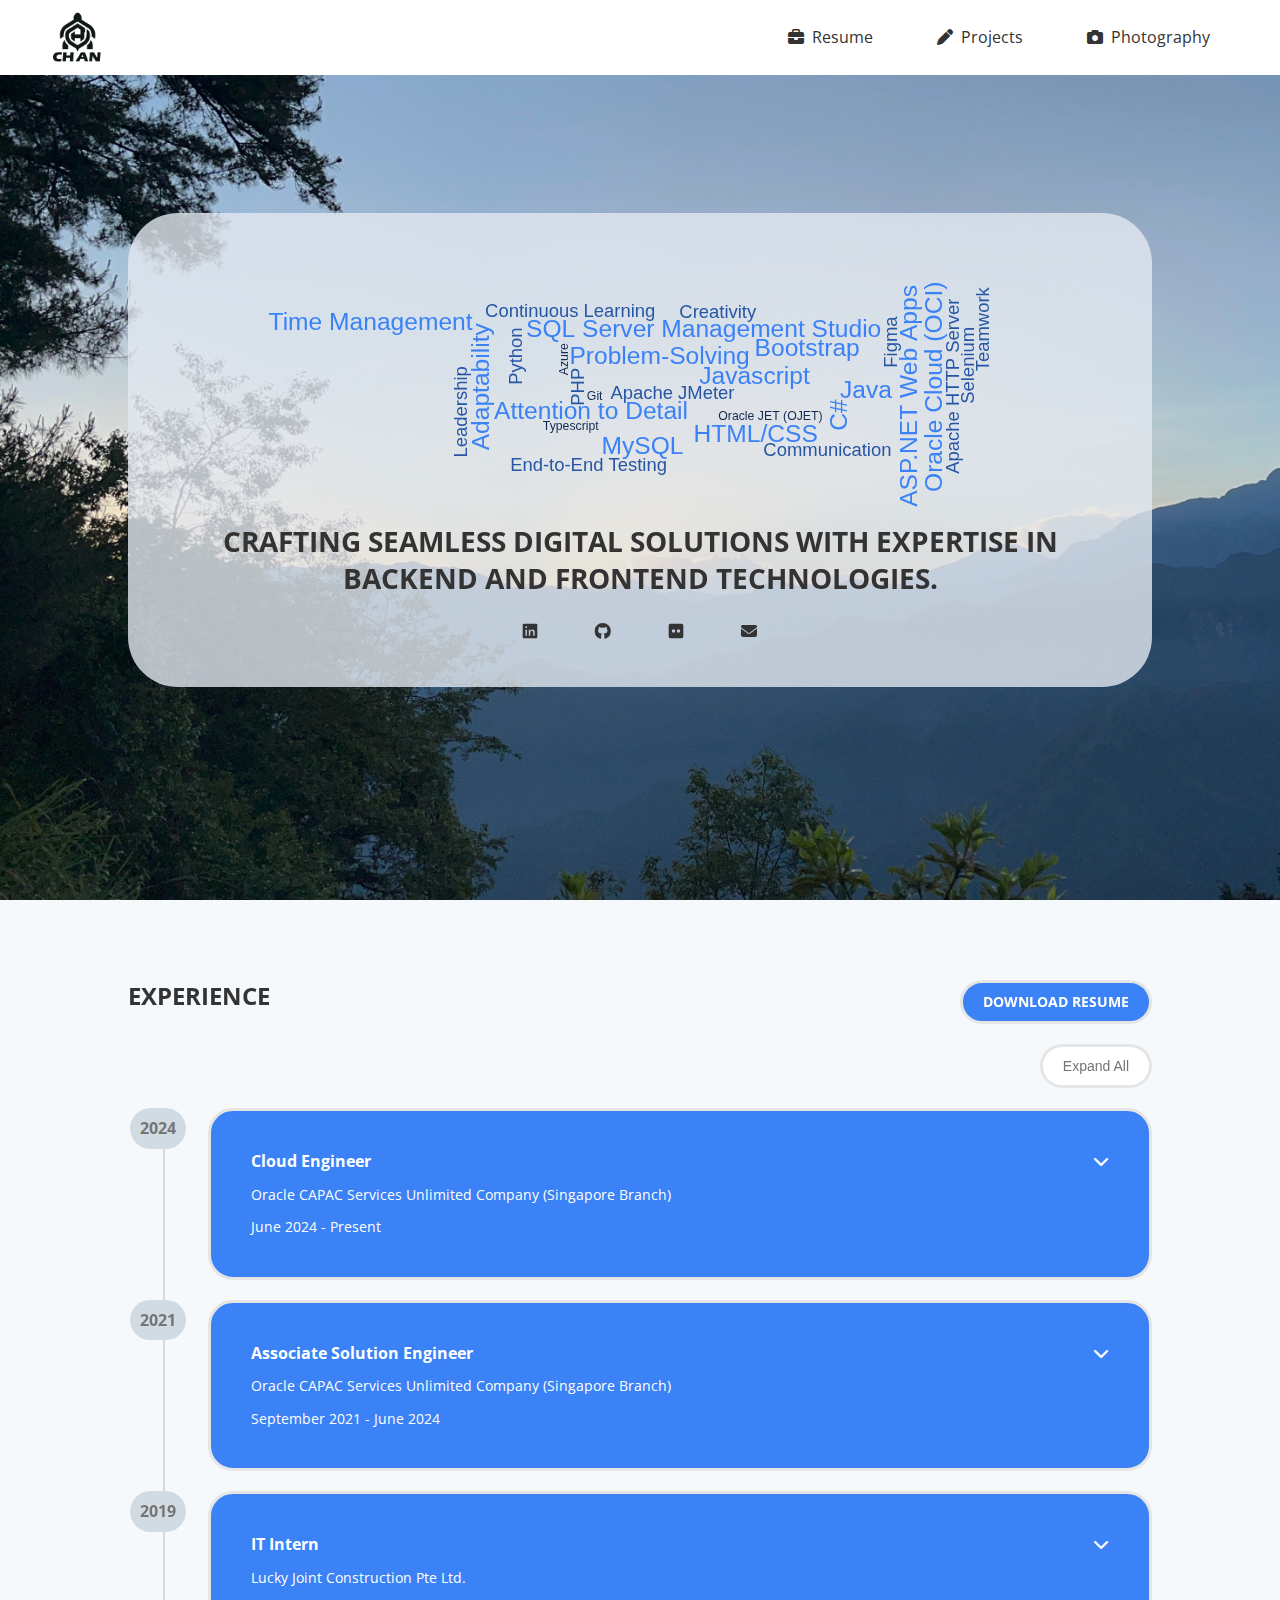
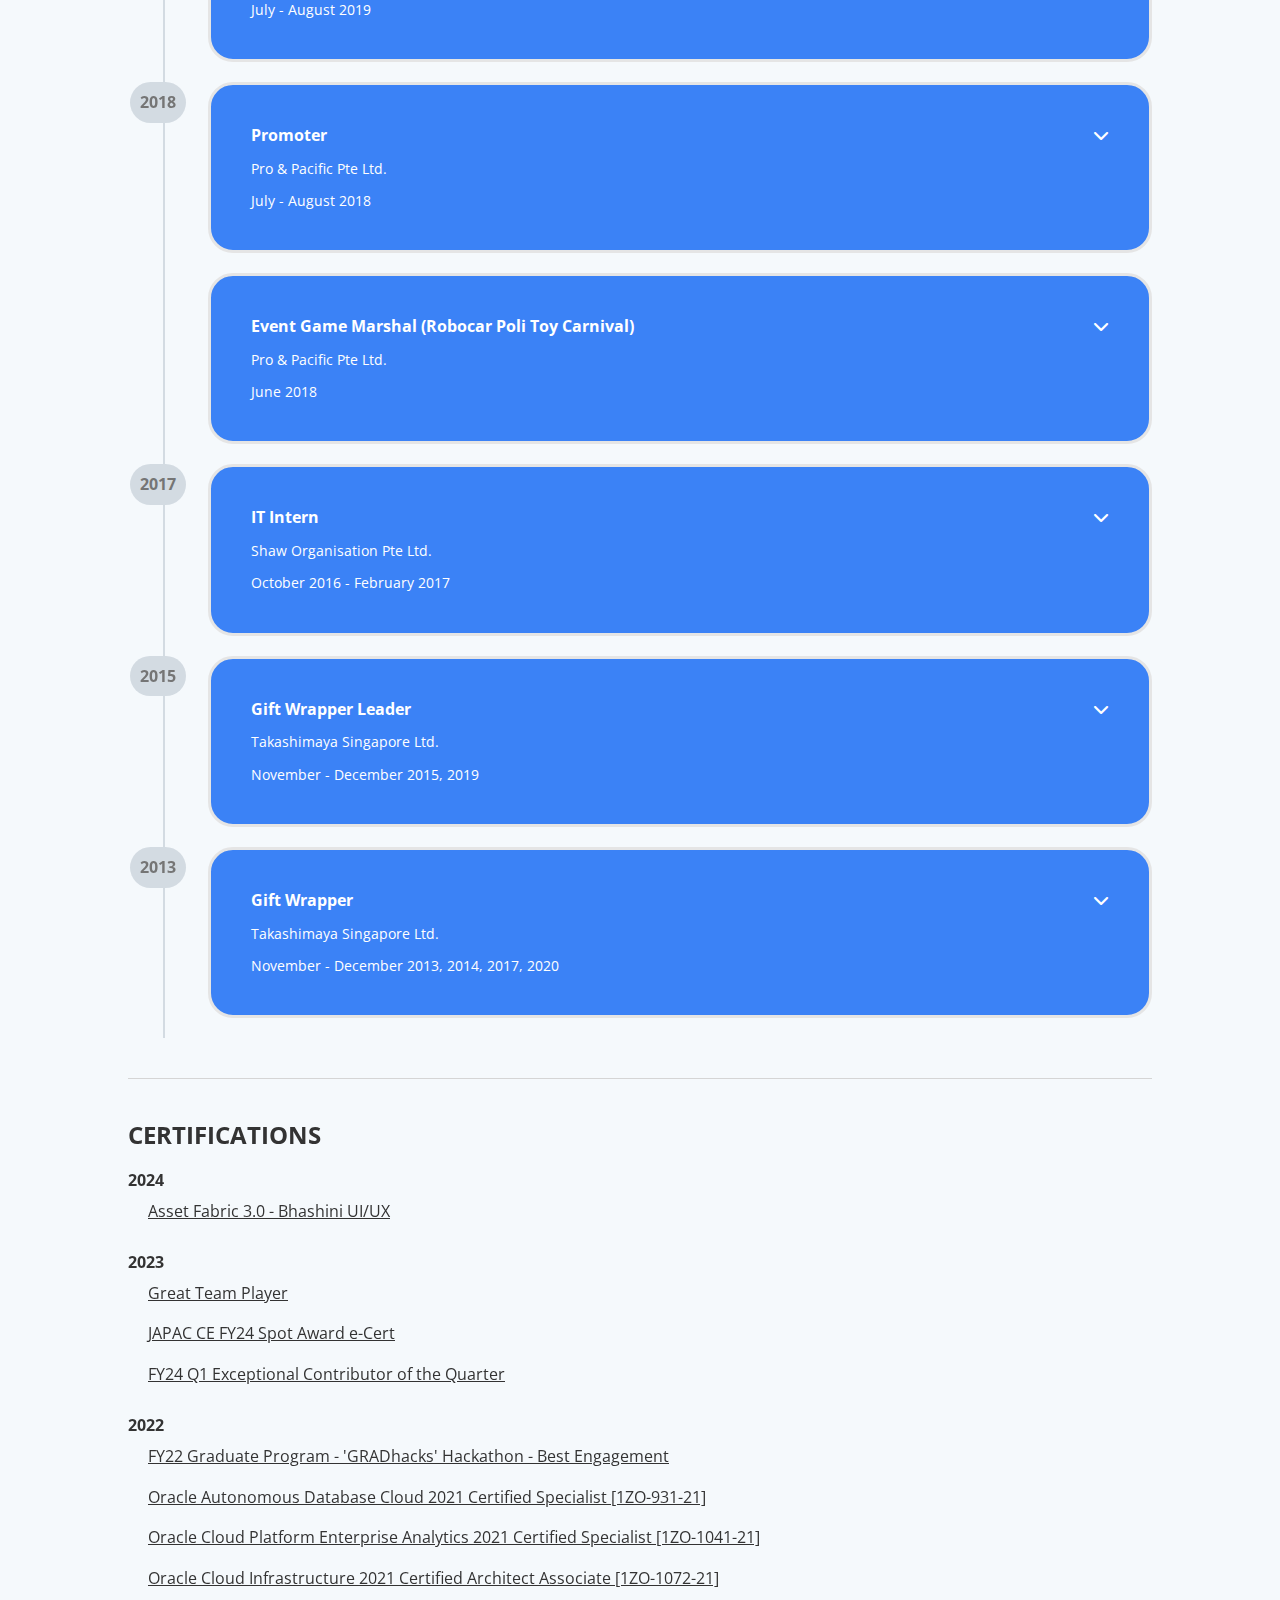
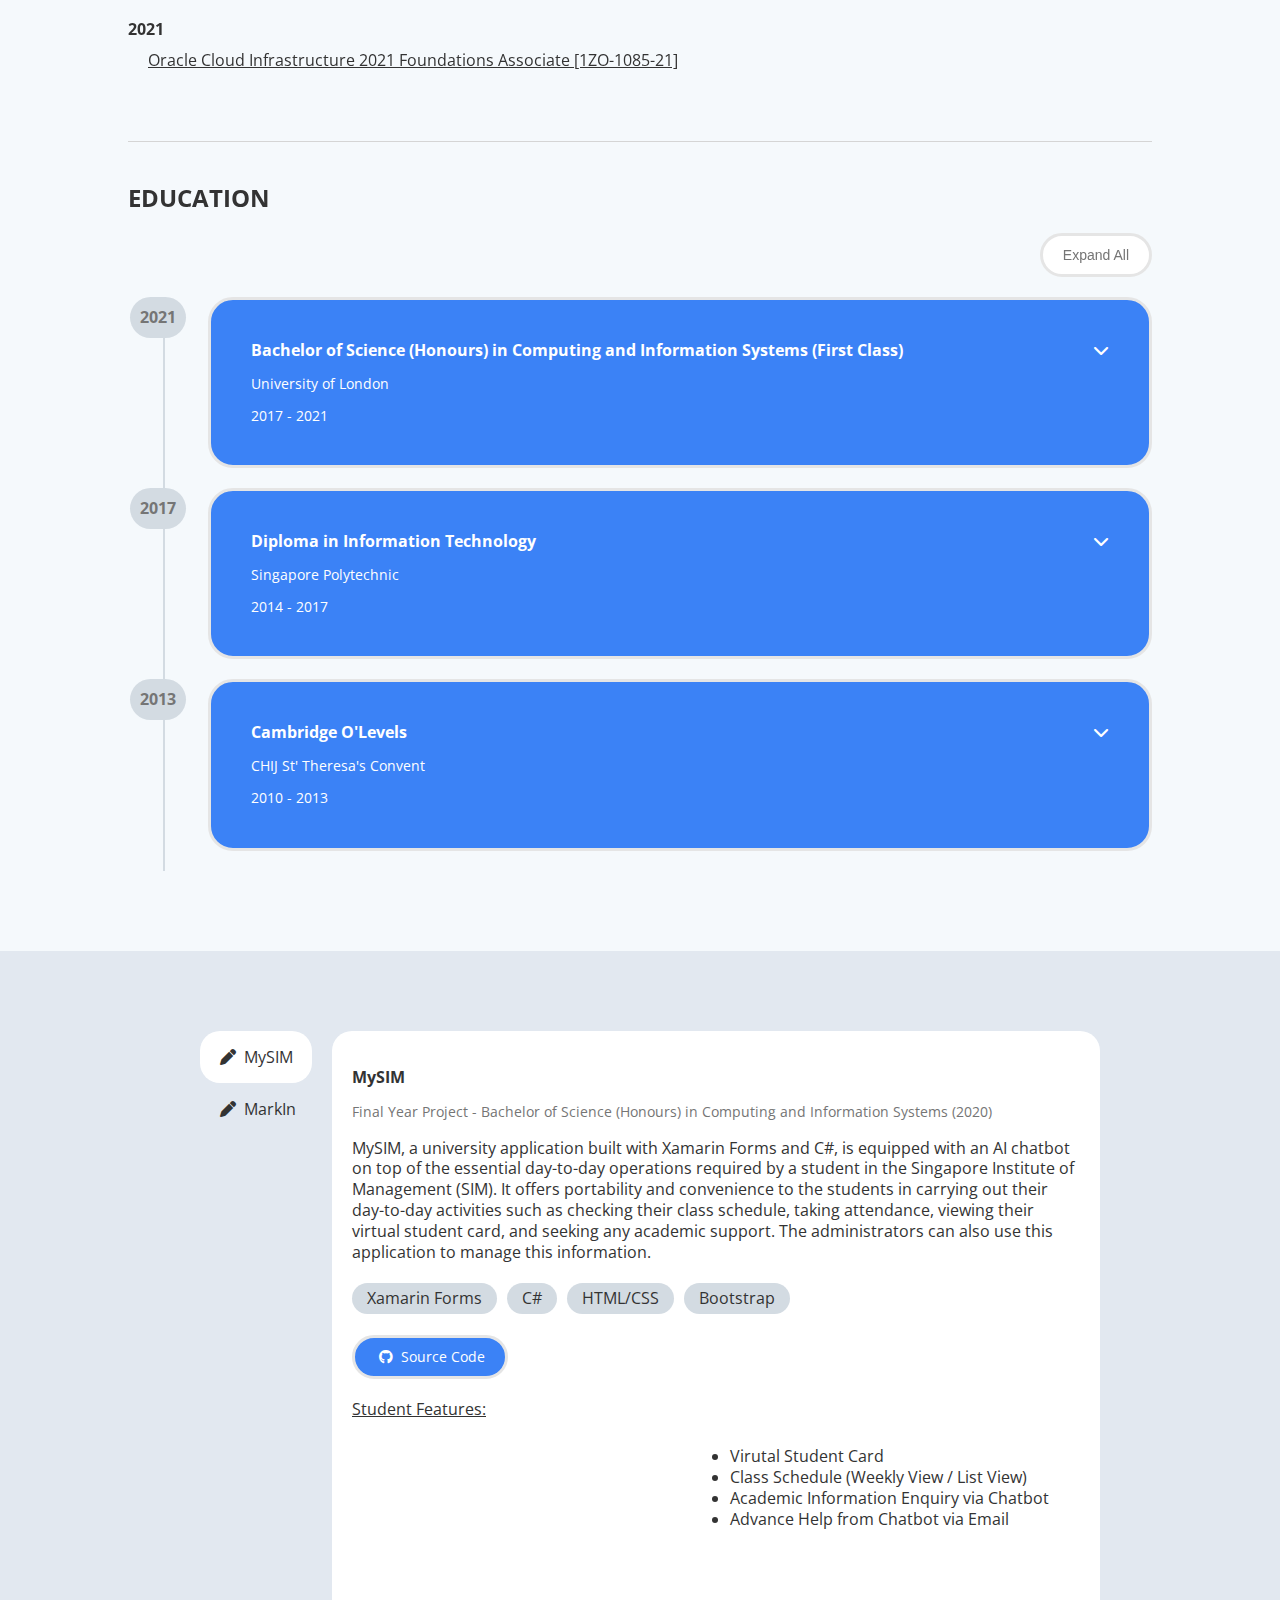
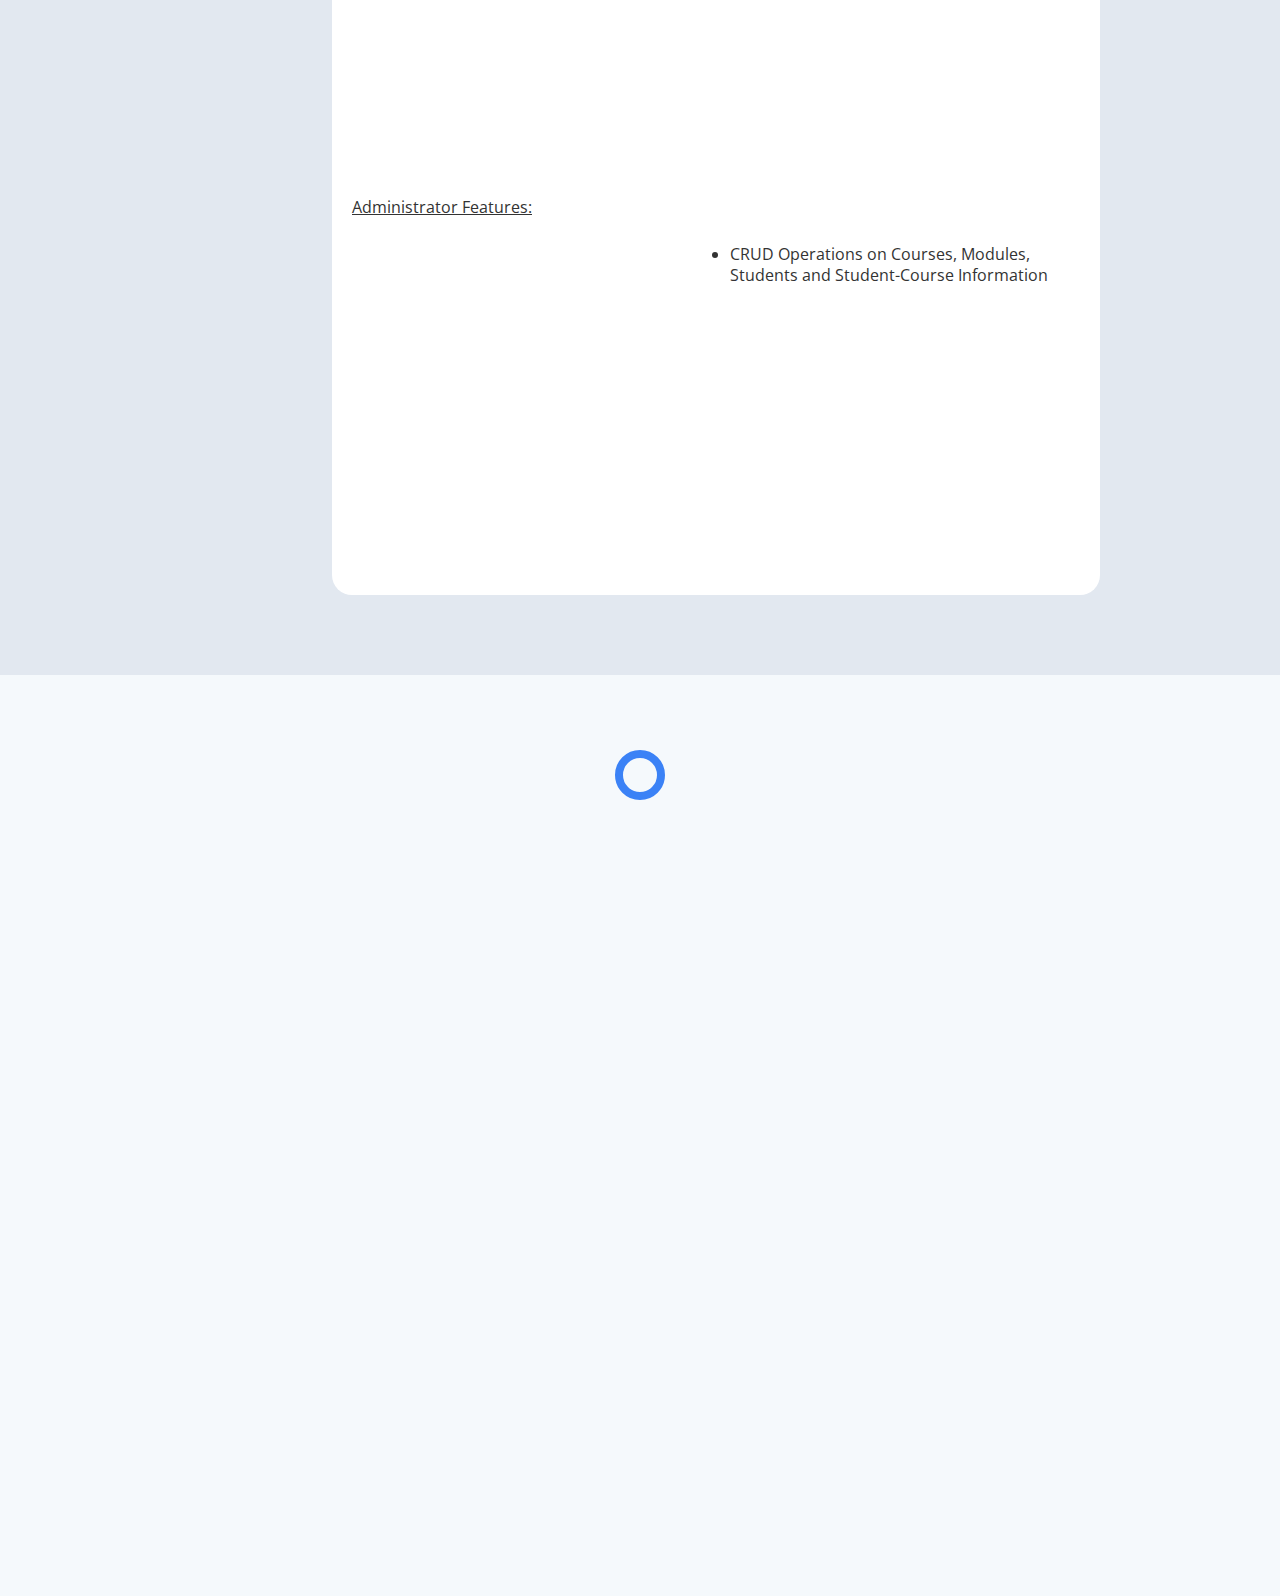
==== commit fc4d7f02: "refactor: resume" ====
--- a/index.html
+++ b/index.html
@@ -103,8 +103,7 @@
             <div class="sub-section">
                 <div class="sub-section-header">
                     Experience
-                    <a id="resumeFile" class="base-button primary-button" href="/data/ChanChuHan_CV.pdf">Download Resume</a>
-
+                    <a id="resumeFile" class="base-button primary-button" href="/data/ChanChuHan_CV.pdf" target="_blank">Download Resume</a>
                 </div>
 
                 <div class="content-row" id="workExperienceContent">
@@ -158,10 +157,10 @@
                     </div>
                     <div class="content-col" id="navContentCol">
                         <div class="project-content" id="mysimSection">
-                            <div w3-include-html="/inc/project-2020-my-sim.html"></div>
+                            <div w3-include-html="./inc/project-2020-my-sim.html"></div>
                         </div>
                         <div class="project-content" id="markinSection">
-                            <div w3-include-html="/inc/project-2016-mark-in.html"></div>
+                            <div w3-include-html="./inc/project-2016-mark-in.html"></div>
                         </div>
                     </div>
                 </div>
@@ -171,7 +170,6 @@
             <!-- <div class="section-header">  </div> -->
             <div id="photoAlbumContainer">
                 <div id="loader-container">
-
                     <div class="loader"></div>
                 </div>
             </div>
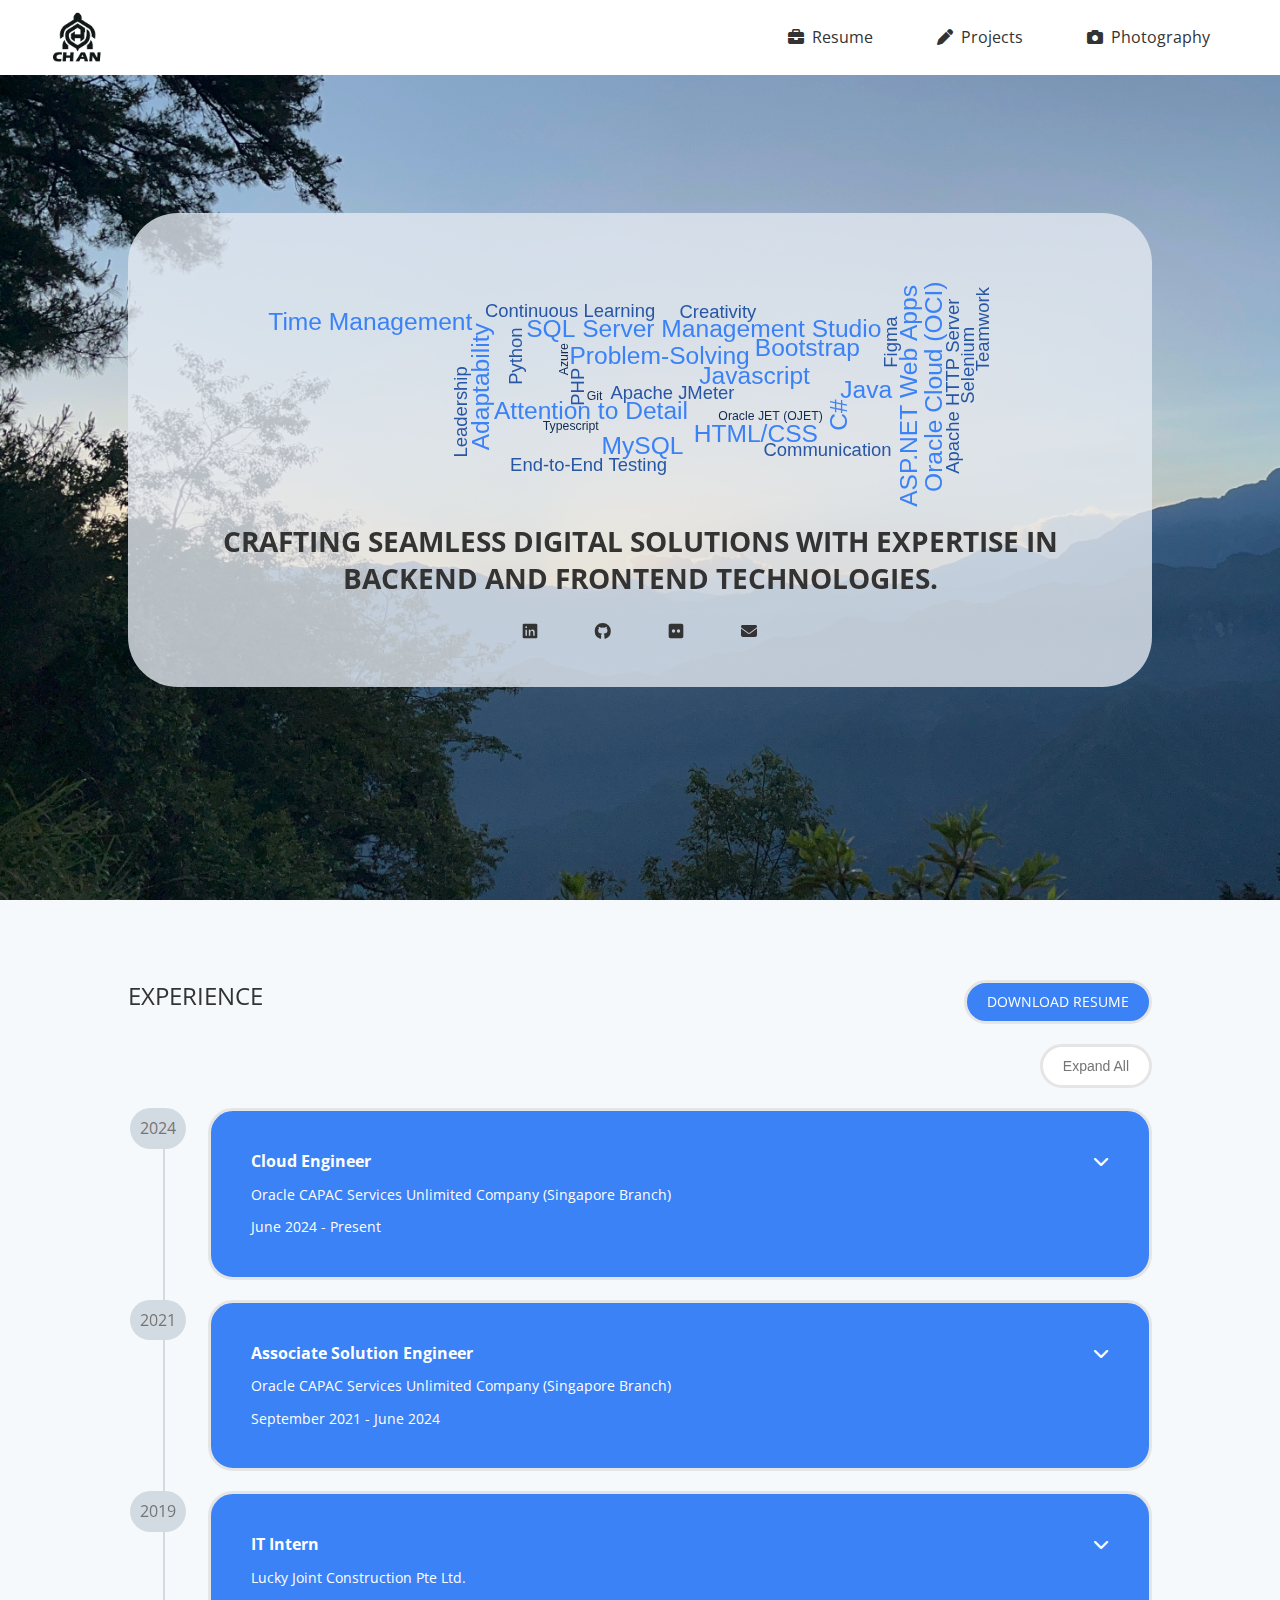
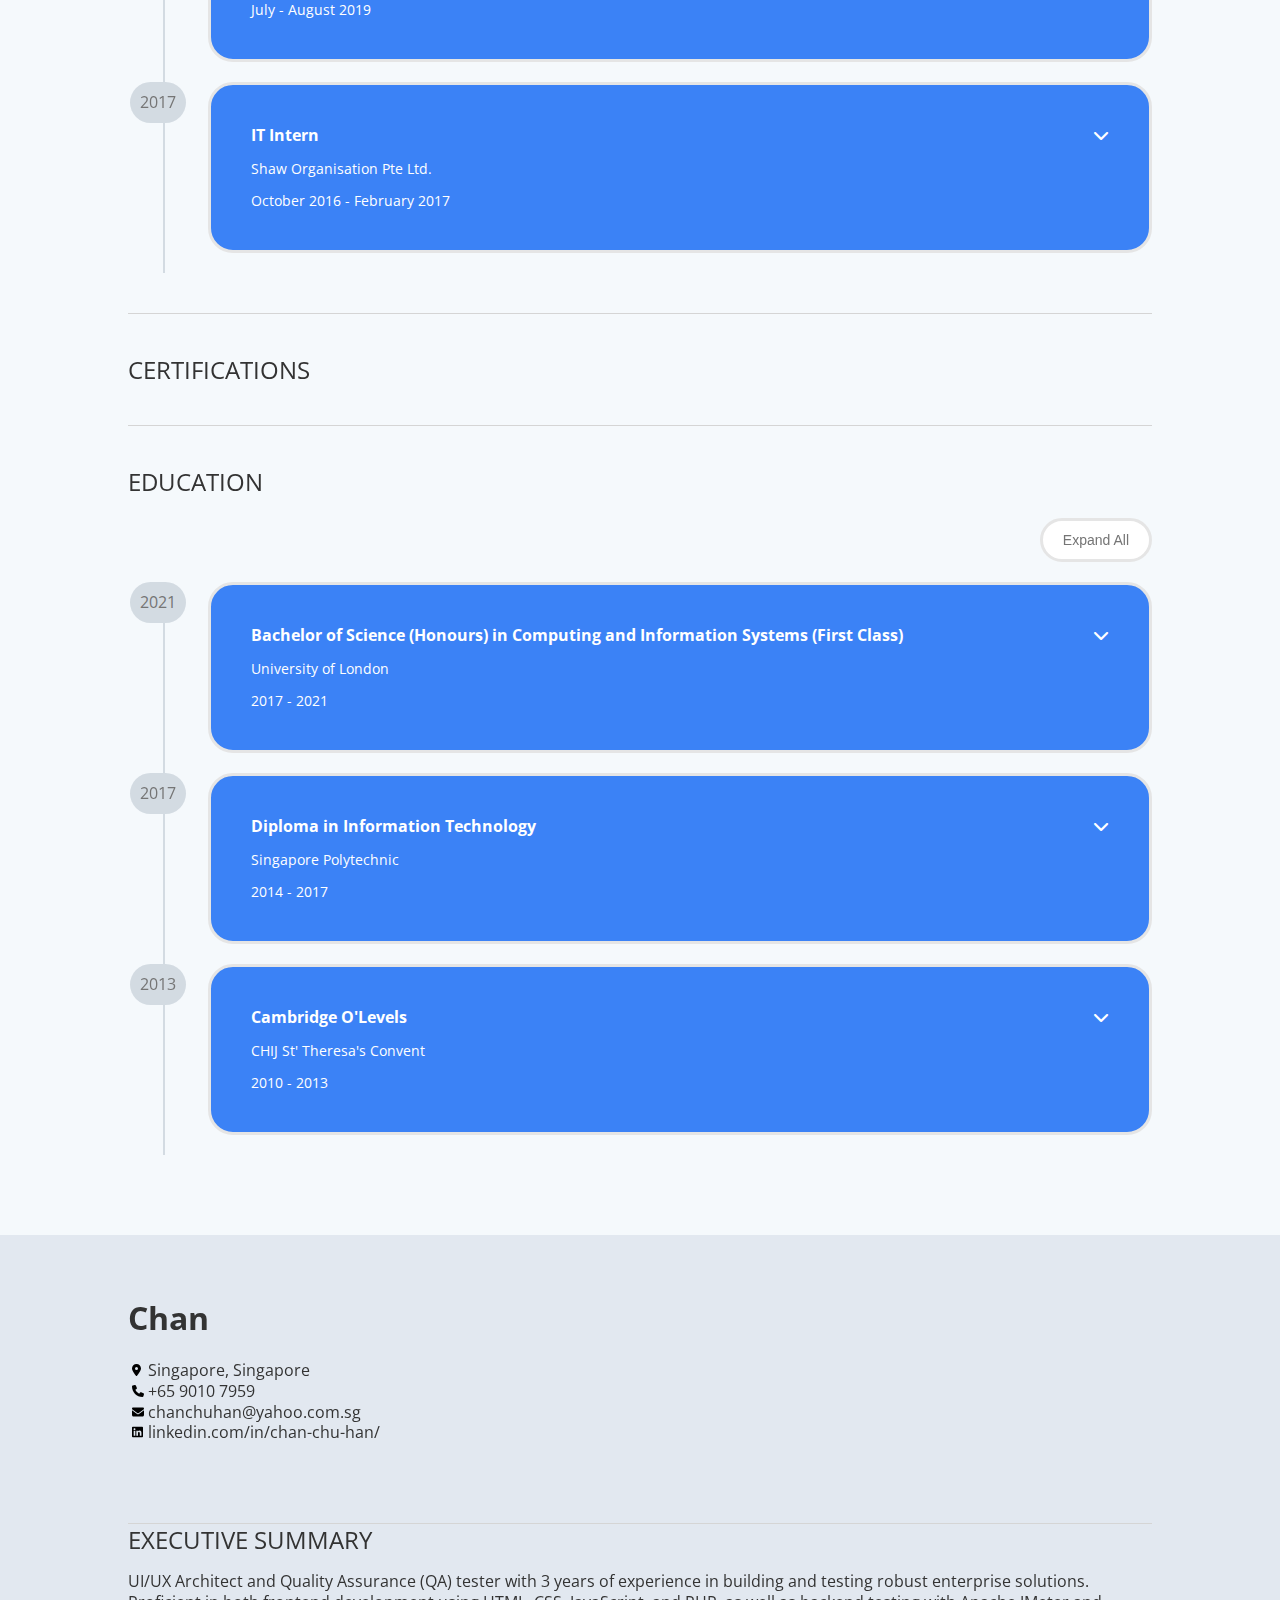
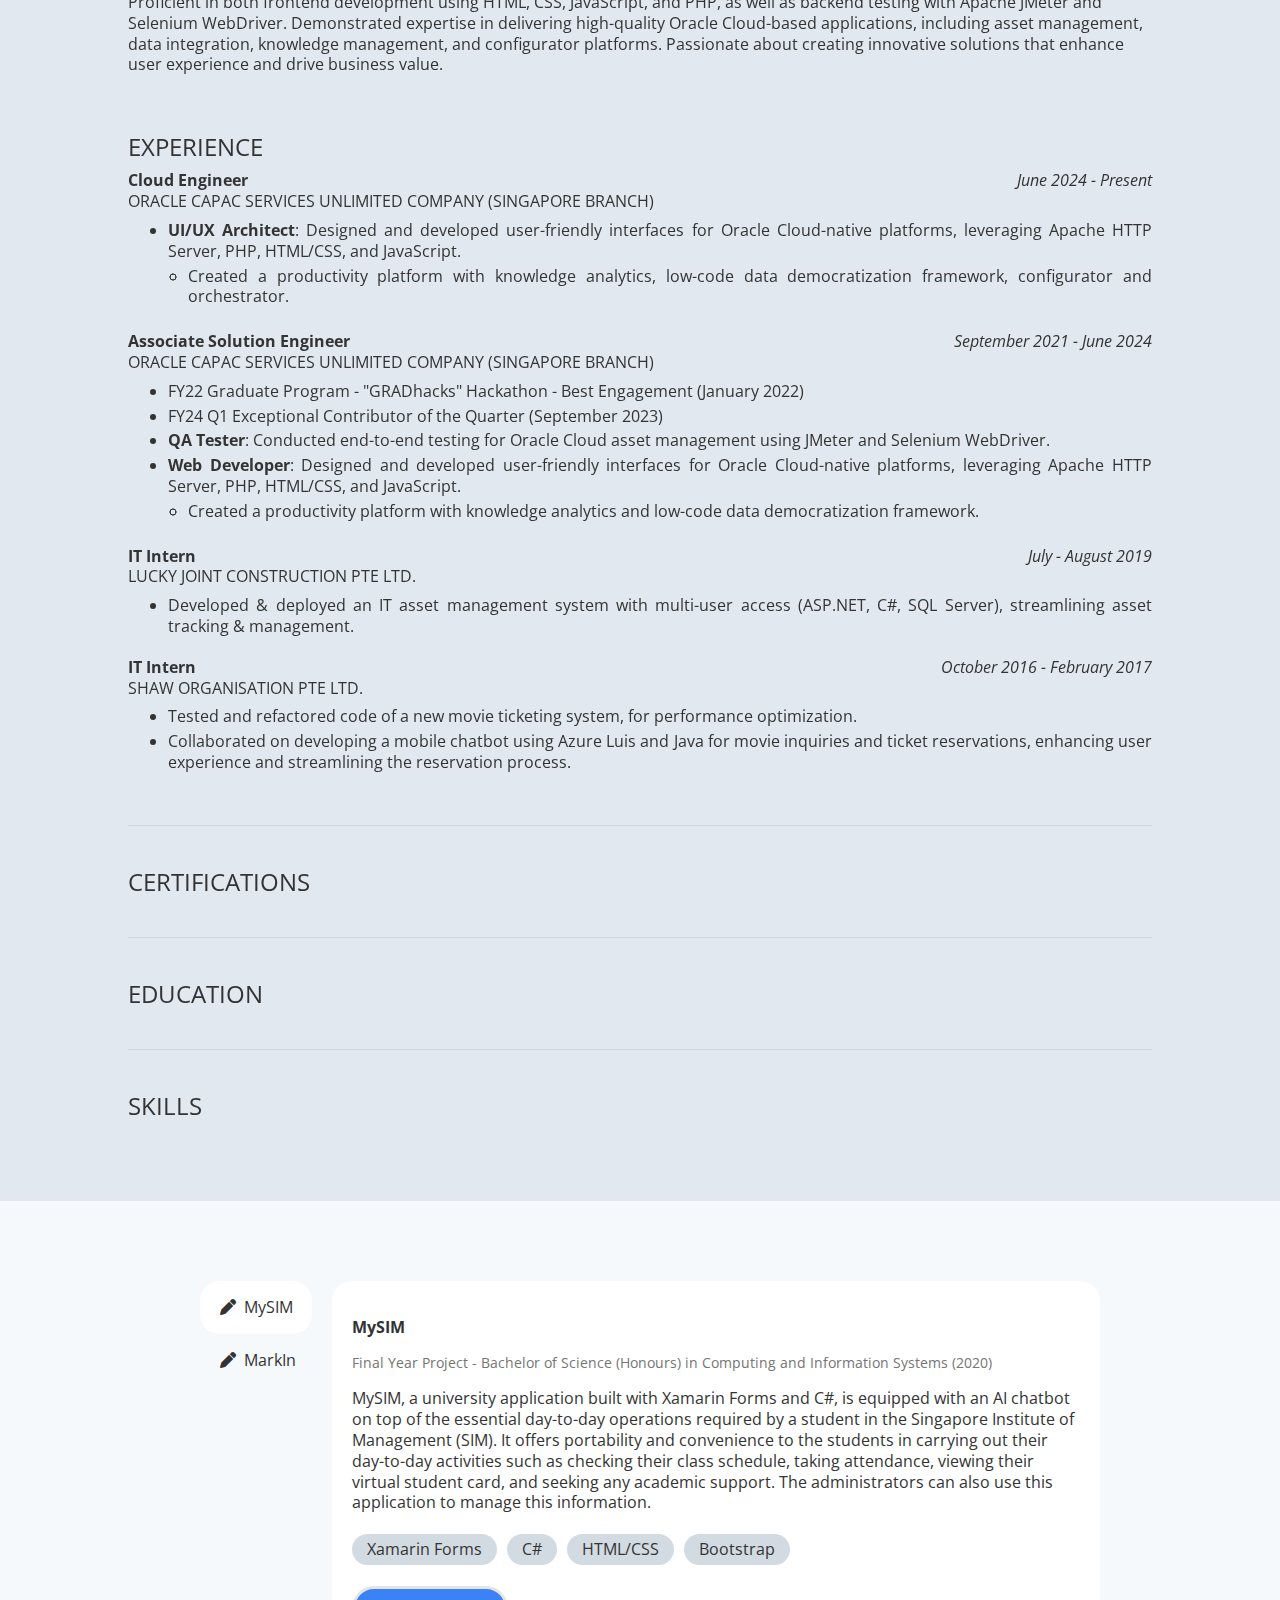
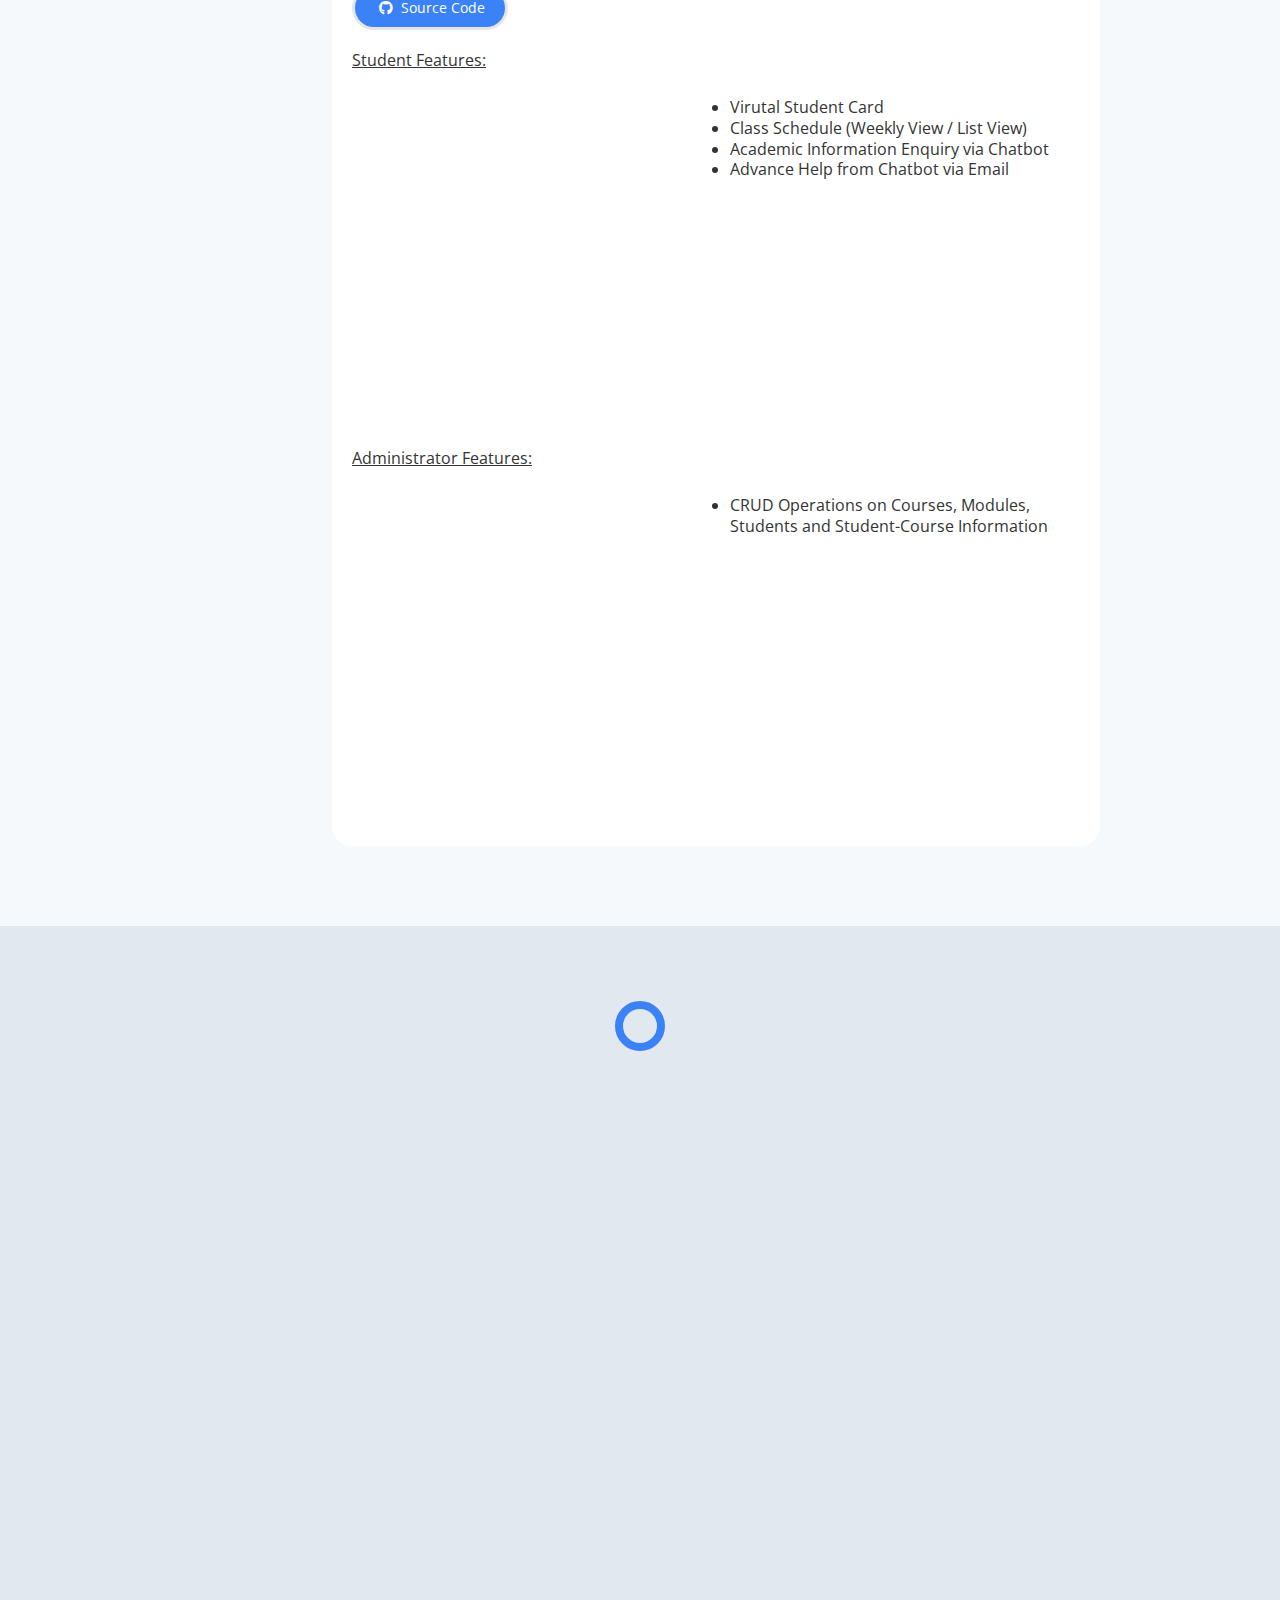
==== commit 6b4cb491: "revamp" ====
--- a/index.html
+++ b/index.html
@@ -8,6 +8,7 @@
 
     <link rel="icon" type="image/x-icon" href="./css/pics/favicon.ico">
     <link href="./css/base.css" rel="stylesheet" type="text/css" media="screen" />
+    <link href="./css/base-print.css" rel="stylesheet" type="text/css" media="print" />
     <link rel="preconnect" href="https://fonts.googleapis.com">
     <link rel="preconnect" href="https://fonts.gstatic.com" crossorigin>
     <link href="https://fonts.googleapis.com/css2?family=Open+Sans:ital,wght@0,300..800;1,300..800&display=swap"
@@ -21,7 +22,7 @@
 </head>
 
 <body>
-    <header class="navbar-wrapper" id="top-navbar">
+    <header class="navbar-wrapper no-print" id="top-navbar">
         <div class="home-logo" title="home" aria-label="home" id="homeBtn" onclick="setOnlyOneActive(this.id, '')">
             <img src="./css/pics/logo.png"></img>
         </div>
@@ -78,7 +79,7 @@
     </script>
 
     <main class="body-container">
-        <section id="homeSection">
+        <section id="homeSection" class="no-print">
             <div class="section-header">
                 <div class="word-cloud-container" id="skillsWordCloudContainer">
                     <canvas id="skillWordCloud"></canvas>
@@ -98,7 +99,7 @@
             </div>
         </section>
 
-        <section id="resumeSection">
+        <section id="resumeSection" class="no-print">
             <!-- <div class="section-header"></div> -->
             <div class="sub-section">
                 <div class="sub-section-header">
@@ -138,7 +139,67 @@
             </div>
         </section>
 
-        <section id="projectSection">
+        <!-- <section id="resumeSection-print" class="print-only">-->
+        <section id="resumeSection-print" class="">
+            <!-- <div class="section-header"></div> -->
+            <h1><a href="https://crutle.github.io/">Chan</a></h1>
+            <div id="resumeContact-print">
+                <div><i style="background-image: url('./css/pics/location-dot-solid.svg'); background-repeat: no-repeat; width: 12px; height: 12px; display: inline-block; margin: 0 4px;"></i>Singapore, Singapore</div>
+                <div><i style="background-image: url('./css/pics/phone-solid.svg'); background-repeat: no-repeat; width: 12px; height: 12px; display: inline-block; margin: 0 4px;"></i>+65 9010 7959</div>
+                <div><a href="mailto: chanchuhan@yahoo.com.sg"></a><i style="background-image: url('./css/pics/envelope-solid.svg'); background-repeat: no-repeat; width: 12px; height: 12px; display: inline-block; margin: 0 4px;"></i>chanchuhan@yahoo.com.sg</div>
+                <div><a href="linkedin.com/in/chan-chu-han/"><i style="background-image: url('./css/pics/linkedin-brands-solid.svg'); background-repeat: no-repeat; width: 12px; height: 12px; display: inline-block; margin: 0 4px;"></i>linkedin.com/in/chan-chu-han/</a></div>
+            </div>
+
+            <div class="sub-section"></div>
+                <div class="sub-section-header">
+                    Executive Summary
+                </div>
+
+                <div class="content-row" id="execSummaryContent-print">
+                    <p>UI/UX Architect and Quality Assurance (QA) tester with 3 years of experience in building and testing robust
+                        enterprise solutions. Proficient in both frontend development using HTML, CSS, JavaScript, and PHP, as well as
+                        backend testing with Apache JMeter and Selenium WebDriver. Demonstrated expertise in delivering high-quality
+                        Oracle Cloud-based applications, including asset management, data integration, knowledge management, and
+                        configurator platforms. Passionate about creating innovative solutions that enhance user experience and drive
+                        business value.</p>
+                </div>
+            </div>
+            <div class="sub-section">
+                <div class="sub-section-header">
+                    Experience
+                </div>
+
+                <div class="content-row" id="workExperienceContent-print">
+                </div>
+            </div>
+
+            <div class="sub-section">
+                <div class="sub-section-header">
+                    Certifications
+                </div>
+                <div class="content-row" id="certificationContent-print"></div>
+            </div>
+
+            <div class="sub-section">
+                <div class="sub-section-header">
+                    Education
+                </div>
+
+                <div class="content-row" id="educationContent-print"></div>
+            </div>
+
+            <div class="sub-section">
+                <div class="sub-section-header">
+                    Skills
+                </div>
+
+                <div class="content-row" id="skillsContent-print"></div>
+            </div>
+
+            
+        </section>
+
+        <section id="projectSection" class="no-print">
             <!-- <div class="section-header"></div> -->
 
             <div class="sub-section">
@@ -166,7 +227,7 @@
                 </div>
         </section>
 
-        <section id="photographySection">
+        <section id="photographySection" class="no-print">
             <!-- <div class="section-header">  </div> -->
             <div id="photoAlbumContainer">
                 <div id="loader-container">
--- a/css/base.css
+++ b/css/base.css
@@ -85,6 +85,9 @@
   -ms-overflow-style: none;
 }
 
+.print-only{
+  display: none;
+}
 
 /***************** Scrollbar ****************/
 @-moz-document url-prefix() {
@@ -199,6 +202,18 @@
 .fa-building::after {
   font-family: "Font Awesome 6 Free Solid";
   content: "\f1ad";
+  font-style: normal;
+}
+
+.fa-location-dot::after {
+  font-family: "Font Awesome 6 Free Solid";
+  content: "\f3c5";
+  font-style: normal;
+}
+
+.fa-phone::after {
+  font-family: "Font Awesome 6 Free Solid";
+  content: "\f095";
   font-style: normal;
 }
 
@@ -519,7 +534,7 @@
 }
 
 .sub-section-header {
-  font-weight: bold;
+  /* font-weight: bold; */
   text-transform: uppercase;
   font-size: 24px;
   display: flex;
@@ -570,6 +585,46 @@
   padding: 75px 10%;
 }
 
+/***************** Print Content ****************/
+.content-line{
+padding: 8px 0;
+text-align: justify;
+}
+/* .content-line ul li{
+  text-align: justify;
+} */
+
+.content-sub-row{
+  width: 100%;
+  display: flex;
+  flex-wrap: nowrap;
+  justify-content: space-between;
+  gap: 1%;
+  
+}
+
+.job-title {
+  width: 49%;
+}
+
+.job-company {
+  padding-bottom: 8px;
+}
+
+.text-align-left{
+  text-align: left;
+}
+
+.text-align-right{
+  text-align: right;
+}
+
+ul  {
+  margin: 0;
+}
+ul li  {
+  padding-bottom: 4px;
+}
 /***************** Resume  ****************/
 /* timeline - container - vertical ruler */
 .timeline-container {
@@ -732,7 +787,7 @@
   border-radius: 50px;
   top: 0;
   z-index: 1;
-  font-weight: bold;
+  /* font-weight: bold; */
 }
 
 .card-left {
--- a/css/base-print.css
+++ b/css/base-print.css
@@ -0,0 +1,80 @@
+@media print {
+    /* Remove unnecessary elements */
+    header, footer, nav, aside, .no-print {
+      display: none !important;
+    }
+  
+    .print-only{
+        display: block;
+    }
+    
+    h1 {
+        text-align: center;
+        margin-left: auto;
+        margin-right: auto;
+    }
+
+    h1 a {
+        color: black;
+    }
+    
+    #resumeContact-print{
+        display: flex;
+        flex-wrap: nowrap;
+        gap: 4px;
+        justify-content: space-between;
+        font-size: 12px;
+        padding-bottom: 4px;
+    }
+
+    #resumeContact-print > div i{
+        vertical-align: middle;
+    }
+
+    #resumeContact-print a{
+        text-decoration: none;
+        color: black;
+    }
+
+    #resumeSection-print .sub-section{
+        padding-bottom: 8px;
+    }
+
+    #resumeSection-print .sub-section-header{
+        border-bottom: 1px solid black;
+        text-transform: uppercase;
+        font-weight: bold;
+    }
+    
+    #resumeSection-print p{
+        text-align: justify;
+    }
+
+    /* Adjust font size and line height for readability */
+    body {
+      font-size: 12pt;
+      line-height: 1.5;
+    }
+  
+    /* Set page margins and orientation */
+    @page {
+      margin: 1in;
+      size: A4;
+      orientation: portrait;
+    }
+  
+    /* Remove background colors and images */
+    body, html {
+      background: none;
+    }
+  
+    /* Adjust table styles for better printing */
+    table {
+      border-collapse: collapse;
+      border: 1px solid black;
+    }
+    td, th {
+      border: 1px solid black;
+      padding: 0.5em;
+    }
+  }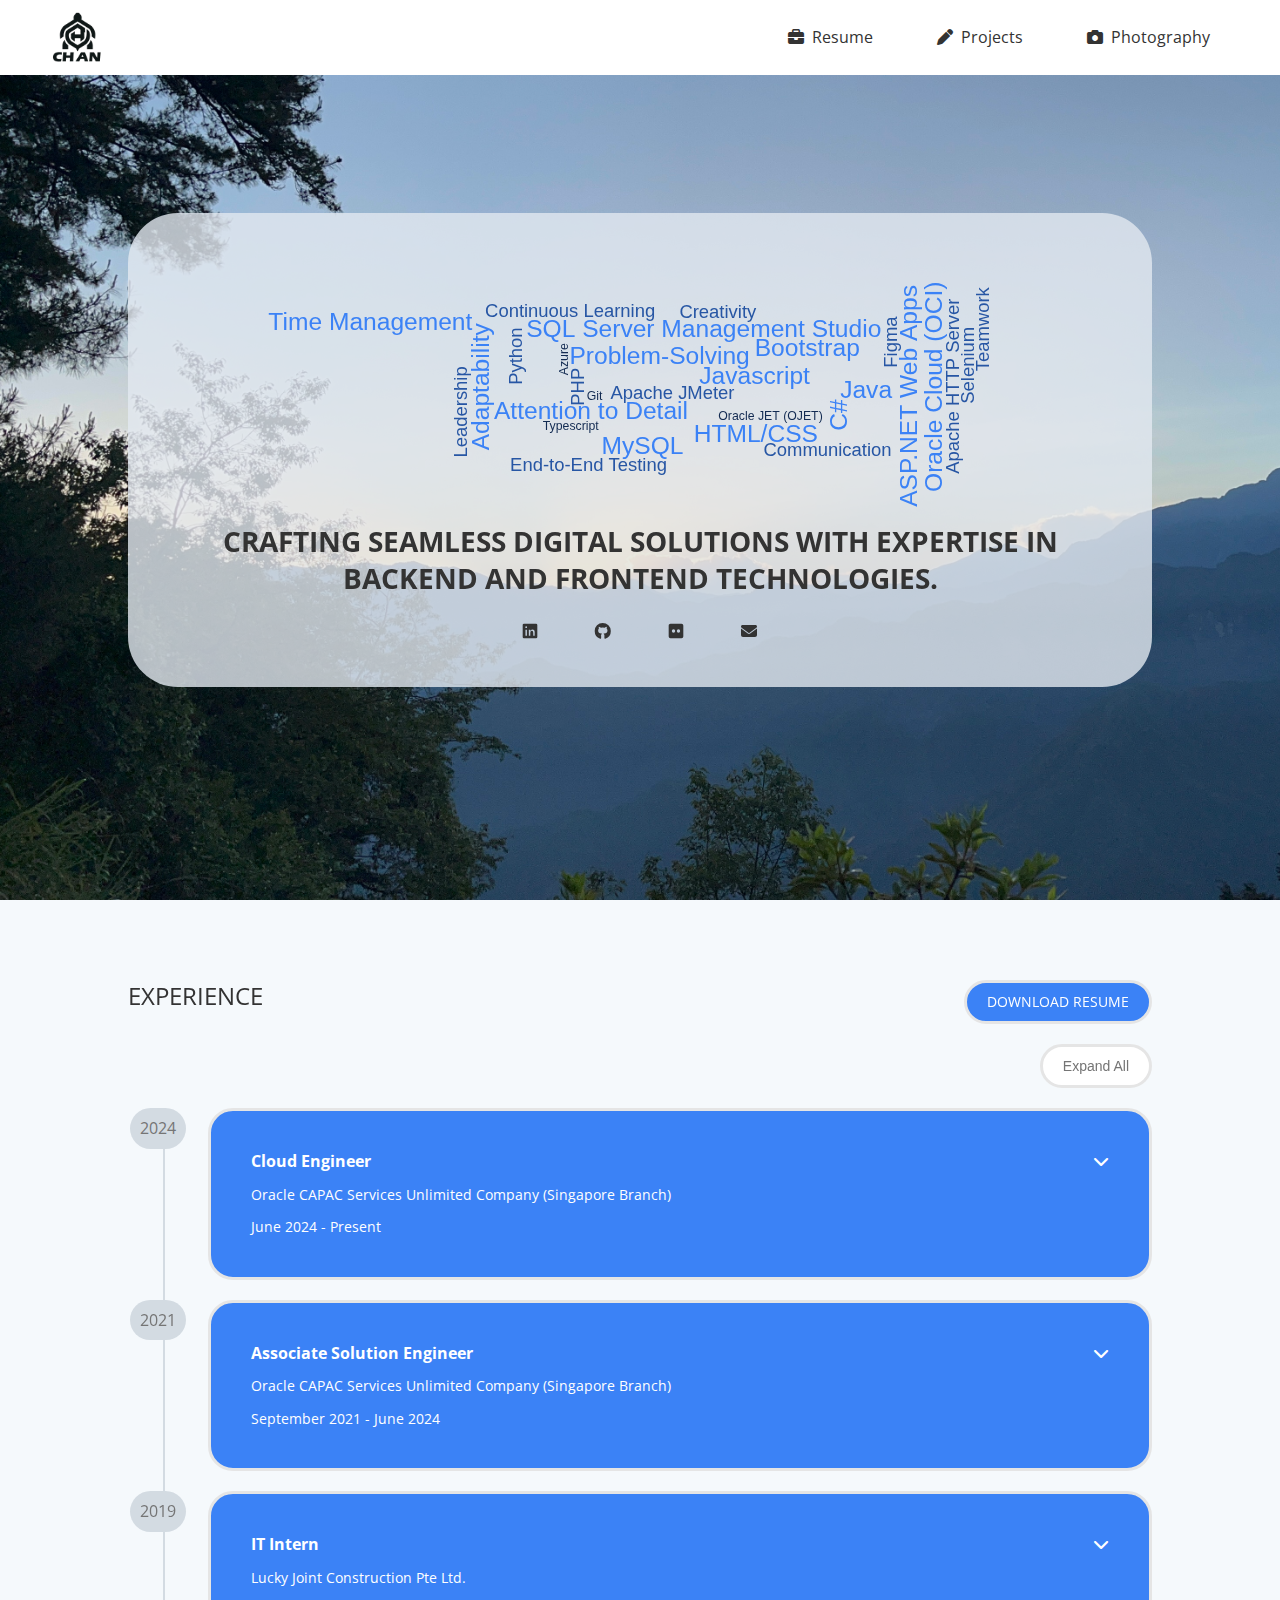
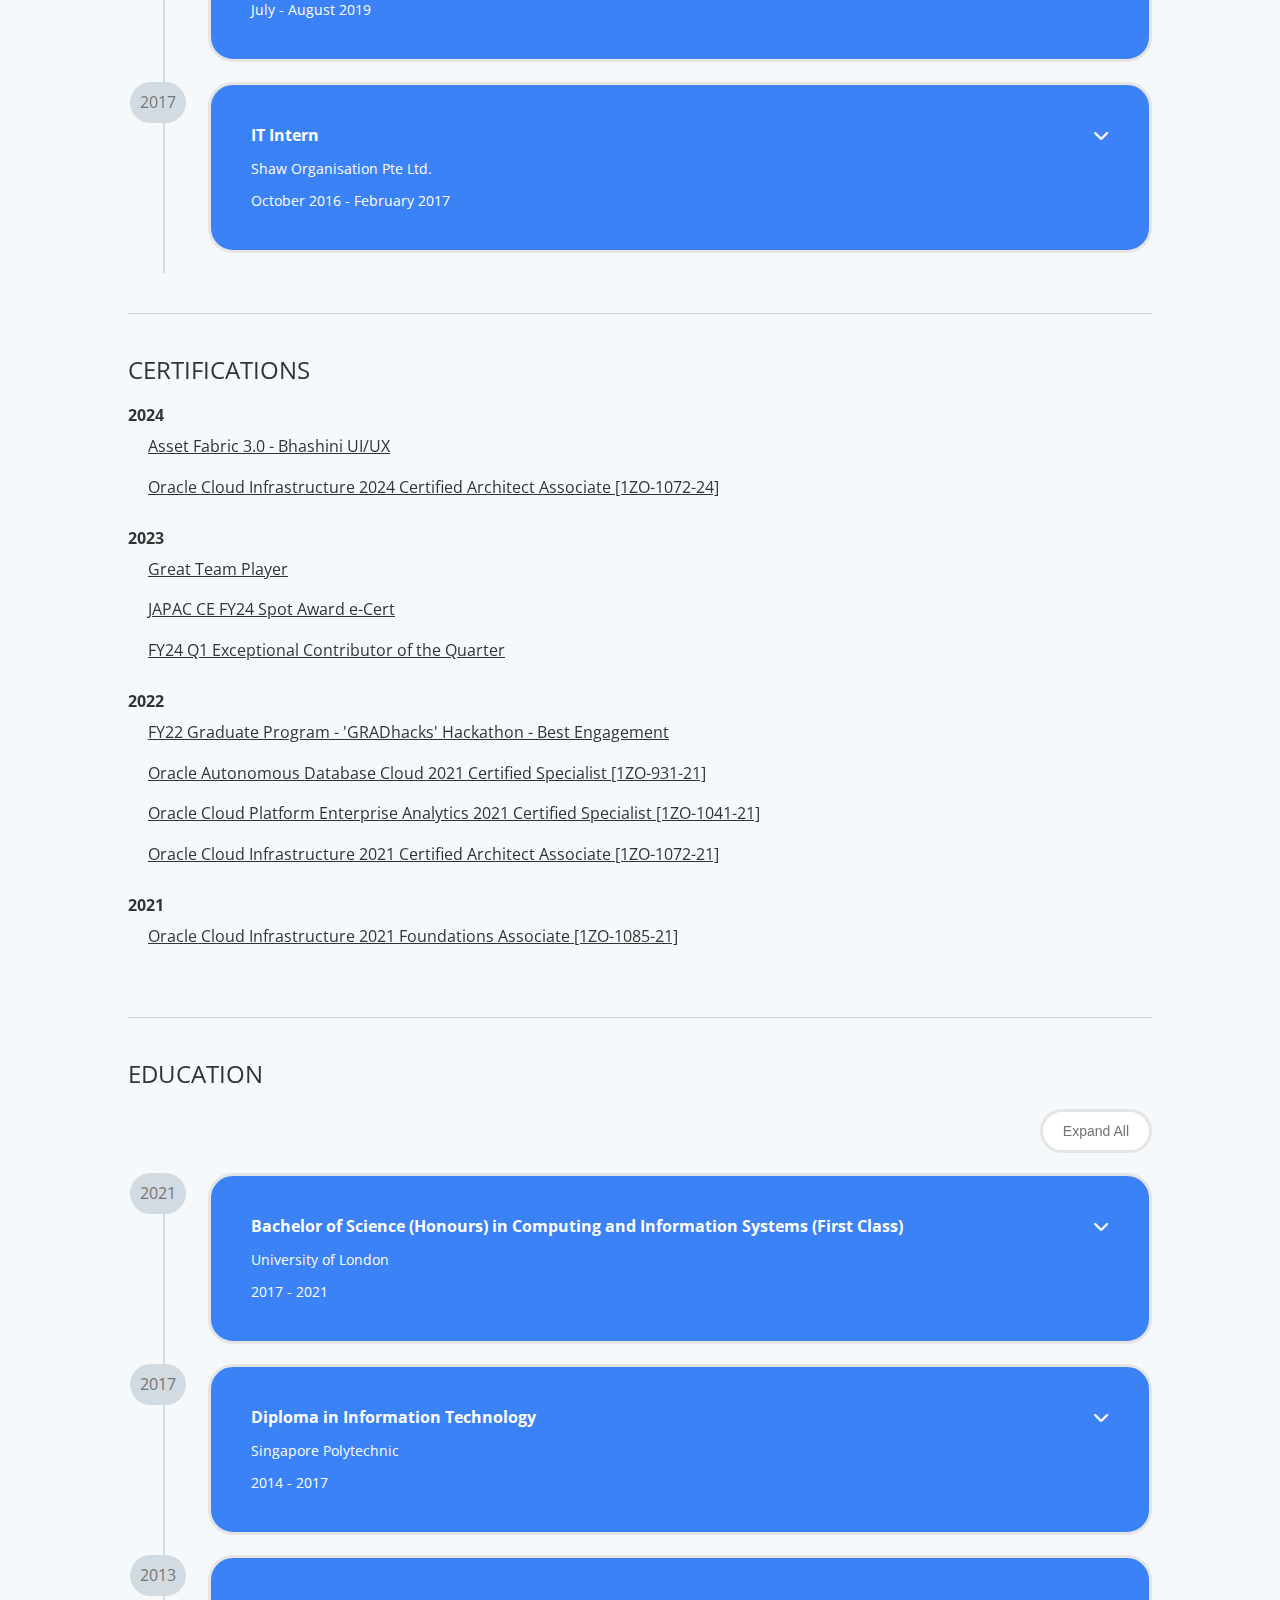
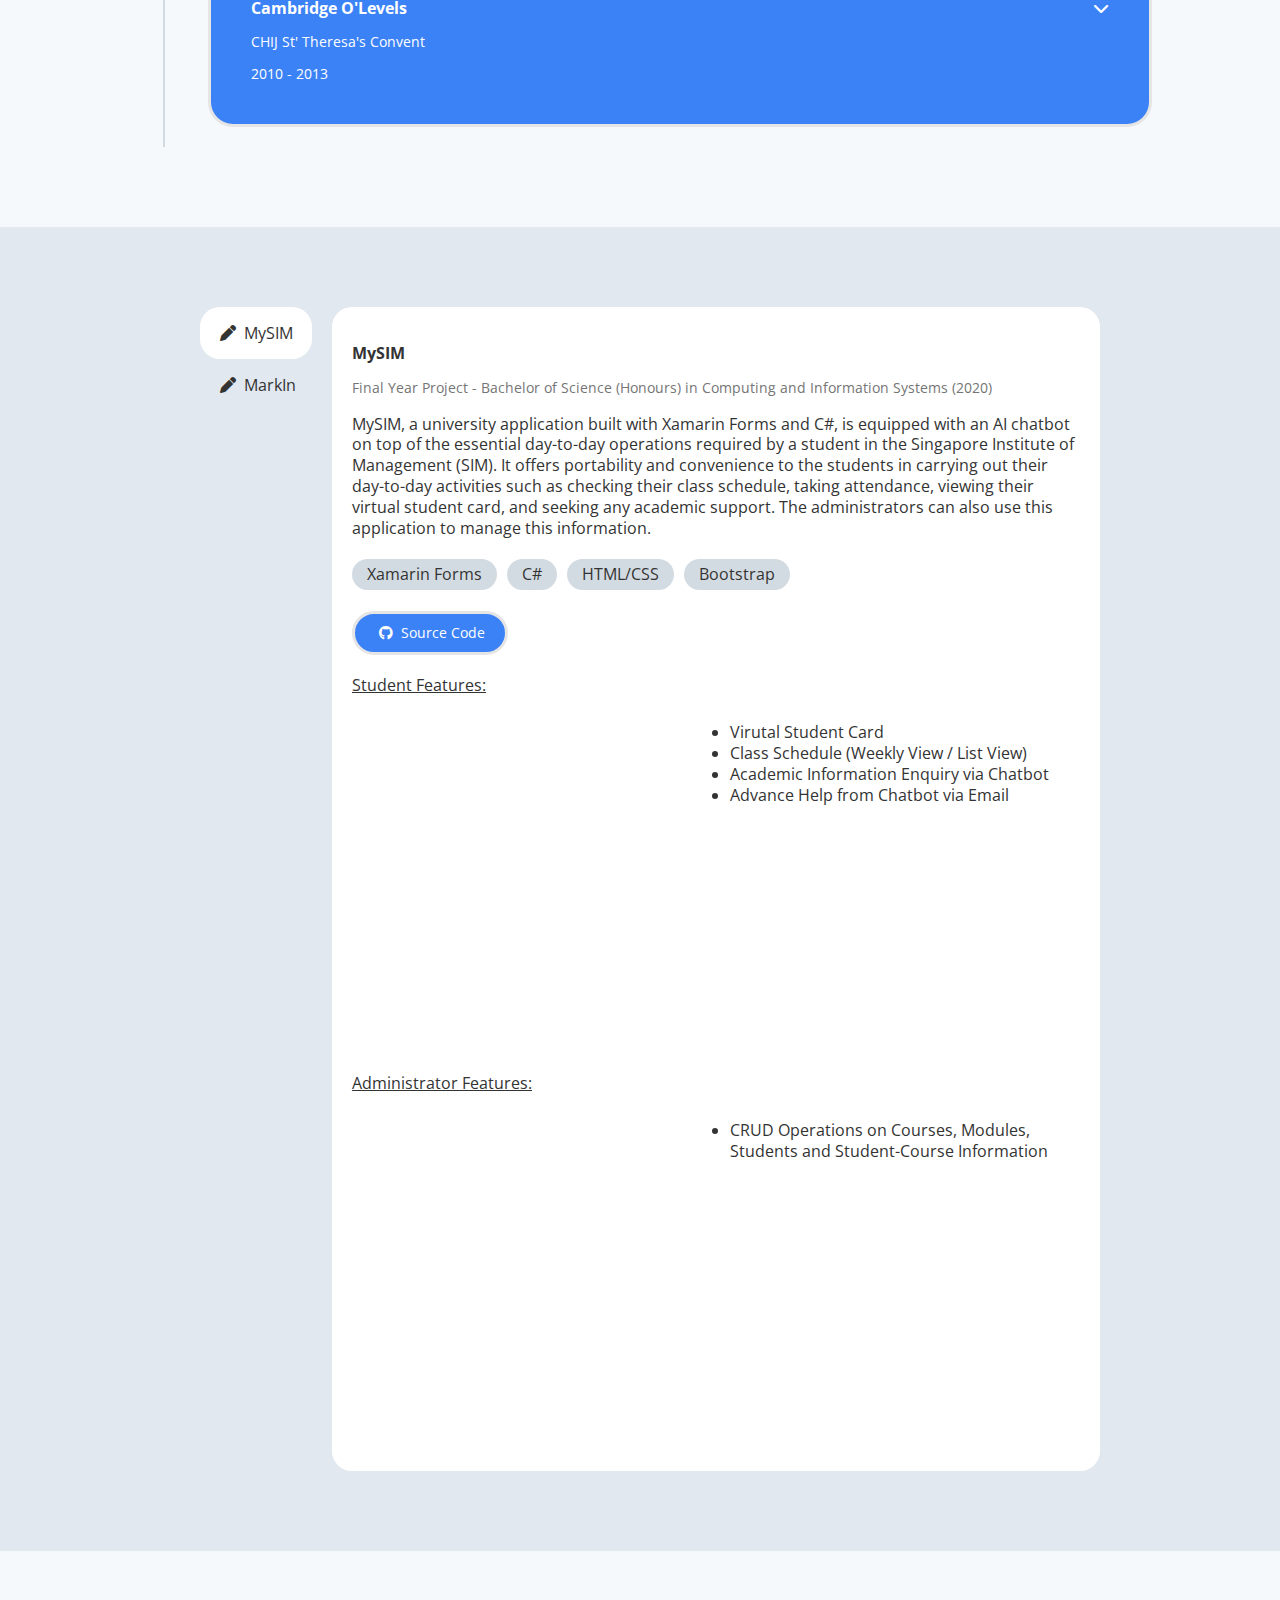
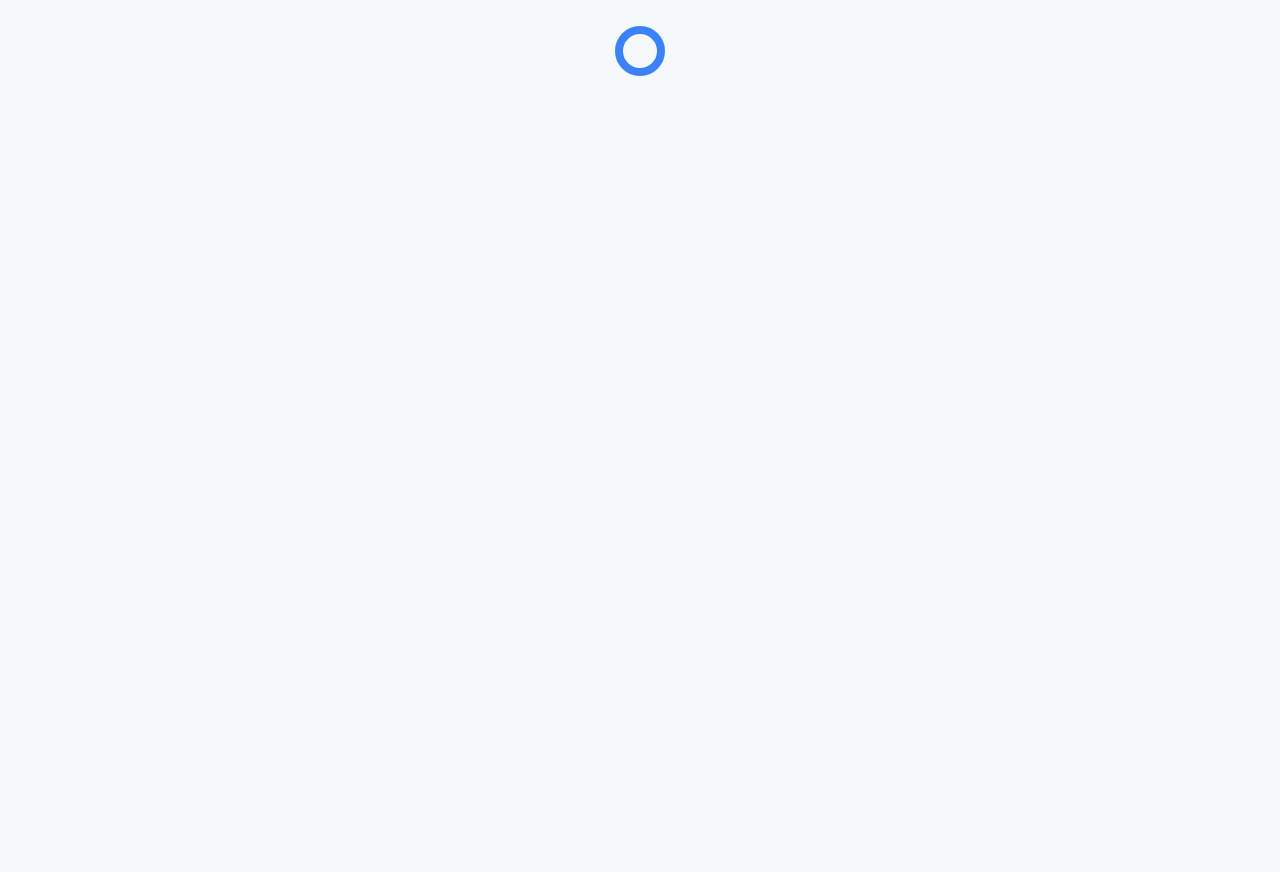
==== commit 085beb5f: "Revert "revamp"" ====
--- a/index.html
+++ b/index.html
@@ -8,7 +8,6 @@
 
     <link rel="icon" type="image/x-icon" href="./css/pics/favicon.ico">
     <link href="./css/base.css" rel="stylesheet" type="text/css" media="screen" />
-    <link href="./css/base-print.css" rel="stylesheet" type="text/css" media="print" />
     <link rel="preconnect" href="https://fonts.googleapis.com">
     <link rel="preconnect" href="https://fonts.gstatic.com" crossorigin>
     <link href="https://fonts.googleapis.com/css2?family=Open+Sans:ital,wght@0,300..800;1,300..800&display=swap"
@@ -22,7 +21,7 @@
 </head>
 
 <body>
-    <header class="navbar-wrapper no-print" id="top-navbar">
+    <header class="navbar-wrapper" id="top-navbar">
         <div class="home-logo" title="home" aria-label="home" id="homeBtn" onclick="setOnlyOneActive(this.id, '')">
             <img src="./css/pics/logo.png"></img>
         </div>
@@ -79,7 +78,7 @@
     </script>
 
     <main class="body-container">
-        <section id="homeSection" class="no-print">
+        <section id="homeSection">
             <div class="section-header">
                 <div class="word-cloud-container" id="skillsWordCloudContainer">
                     <canvas id="skillWordCloud"></canvas>
@@ -99,7 +98,7 @@
             </div>
         </section>
 
-        <section id="resumeSection" class="no-print">
+        <section id="resumeSection">
             <!-- <div class="section-header"></div> -->
             <div class="sub-section">
                 <div class="sub-section-header">
@@ -139,67 +138,7 @@
             </div>
         </section>
 
-        <!-- <section id="resumeSection-print" class="print-only">-->
-        <section id="resumeSection-print" class="">
-            <!-- <div class="section-header"></div> -->
-            <h1><a href="https://crutle.github.io/">Chan</a></h1>
-            <div id="resumeContact-print">
-                <div><i style="background-image: url('./css/pics/location-dot-solid.svg'); background-repeat: no-repeat; width: 12px; height: 12px; display: inline-block; margin: 0 4px;"></i>Singapore, Singapore</div>
-                <div><i style="background-image: url('./css/pics/phone-solid.svg'); background-repeat: no-repeat; width: 12px; height: 12px; display: inline-block; margin: 0 4px;"></i>+65 9010 7959</div>
-                <div><a href="mailto: chanchuhan@yahoo.com.sg"></a><i style="background-image: url('./css/pics/envelope-solid.svg'); background-repeat: no-repeat; width: 12px; height: 12px; display: inline-block; margin: 0 4px;"></i>chanchuhan@yahoo.com.sg</div>
-                <div><a href="linkedin.com/in/chan-chu-han/"><i style="background-image: url('./css/pics/linkedin-brands-solid.svg'); background-repeat: no-repeat; width: 12px; height: 12px; display: inline-block; margin: 0 4px;"></i>linkedin.com/in/chan-chu-han/</a></div>
-            </div>
-
-            <div class="sub-section"></div>
-                <div class="sub-section-header">
-                    Executive Summary
-                </div>
-
-                <div class="content-row" id="execSummaryContent-print">
-                    <p>UI/UX Architect and Quality Assurance (QA) tester with 3 years of experience in building and testing robust
-                        enterprise solutions. Proficient in both frontend development using HTML, CSS, JavaScript, and PHP, as well as
-                        backend testing with Apache JMeter and Selenium WebDriver. Demonstrated expertise in delivering high-quality
-                        Oracle Cloud-based applications, including asset management, data integration, knowledge management, and
-                        configurator platforms. Passionate about creating innovative solutions that enhance user experience and drive
-                        business value.</p>
-                </div>
-            </div>
-            <div class="sub-section">
-                <div class="sub-section-header">
-                    Experience
-                </div>
-
-                <div class="content-row" id="workExperienceContent-print">
-                </div>
-            </div>
-
-            <div class="sub-section">
-                <div class="sub-section-header">
-                    Certifications
-                </div>
-                <div class="content-row" id="certificationContent-print"></div>
-            </div>
-
-            <div class="sub-section">
-                <div class="sub-section-header">
-                    Education
-                </div>
-
-                <div class="content-row" id="educationContent-print"></div>
-            </div>
-
-            <div class="sub-section">
-                <div class="sub-section-header">
-                    Skills
-                </div>
-
-                <div class="content-row" id="skillsContent-print"></div>
-            </div>
-
-            
-        </section>
-
-        <section id="projectSection" class="no-print">
+        <section id="projectSection">
             <!-- <div class="section-header"></div> -->
 
             <div class="sub-section">
@@ -227,7 +166,7 @@
                 </div>
         </section>
 
-        <section id="photographySection" class="no-print">
+        <section id="photographySection">
             <!-- <div class="section-header">  </div> -->
             <div id="photoAlbumContainer">
                 <div id="loader-container">
--- a/css/base.css
+++ b/css/base.css
@@ -85,9 +85,6 @@
   -ms-overflow-style: none;
 }
 
-.print-only{
-  display: none;
-}
 
 /***************** Scrollbar ****************/
 @-moz-document url-prefix() {
@@ -202,18 +199,6 @@
 .fa-building::after {
   font-family: "Font Awesome 6 Free Solid";
   content: "\f1ad";
-  font-style: normal;
-}
-
-.fa-location-dot::after {
-  font-family: "Font Awesome 6 Free Solid";
-  content: "\f3c5";
-  font-style: normal;
-}
-
-.fa-phone::after {
-  font-family: "Font Awesome 6 Free Solid";
-  content: "\f095";
   font-style: normal;
 }
 
@@ -585,46 +570,6 @@
   padding: 75px 10%;
 }
 
-/***************** Print Content ****************/
-.content-line{
-padding: 8px 0;
-text-align: justify;
-}
-/* .content-line ul li{
-  text-align: justify;
-} */
-
-.content-sub-row{
-  width: 100%;
-  display: flex;
-  flex-wrap: nowrap;
-  justify-content: space-between;
-  gap: 1%;
-  
-}
-
-.job-title {
-  width: 49%;
-}
-
-.job-company {
-  padding-bottom: 8px;
-}
-
-.text-align-left{
-  text-align: left;
-}
-
-.text-align-right{
-  text-align: right;
-}
-
-ul  {
-  margin: 0;
-}
-ul li  {
-  padding-bottom: 4px;
-}
 /***************** Resume  ****************/
 /* timeline - container - vertical ruler */
 .timeline-container {
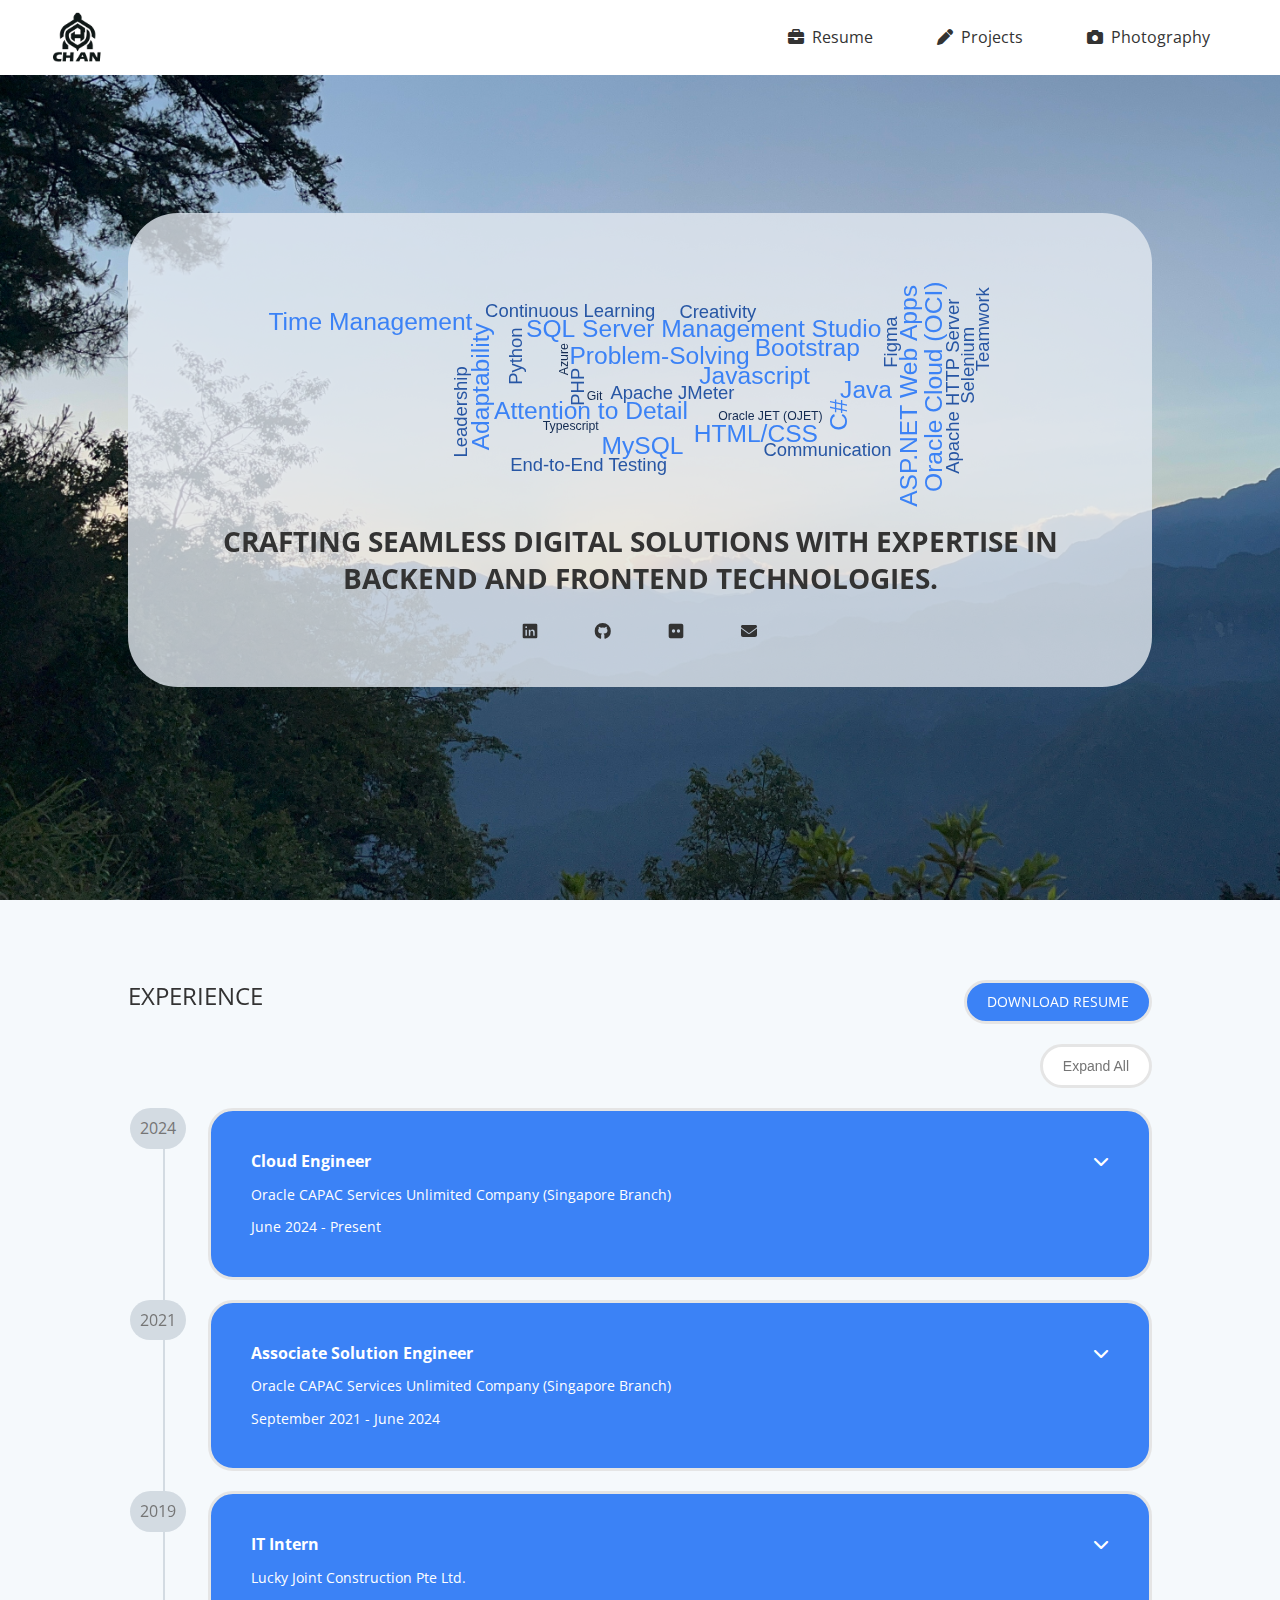
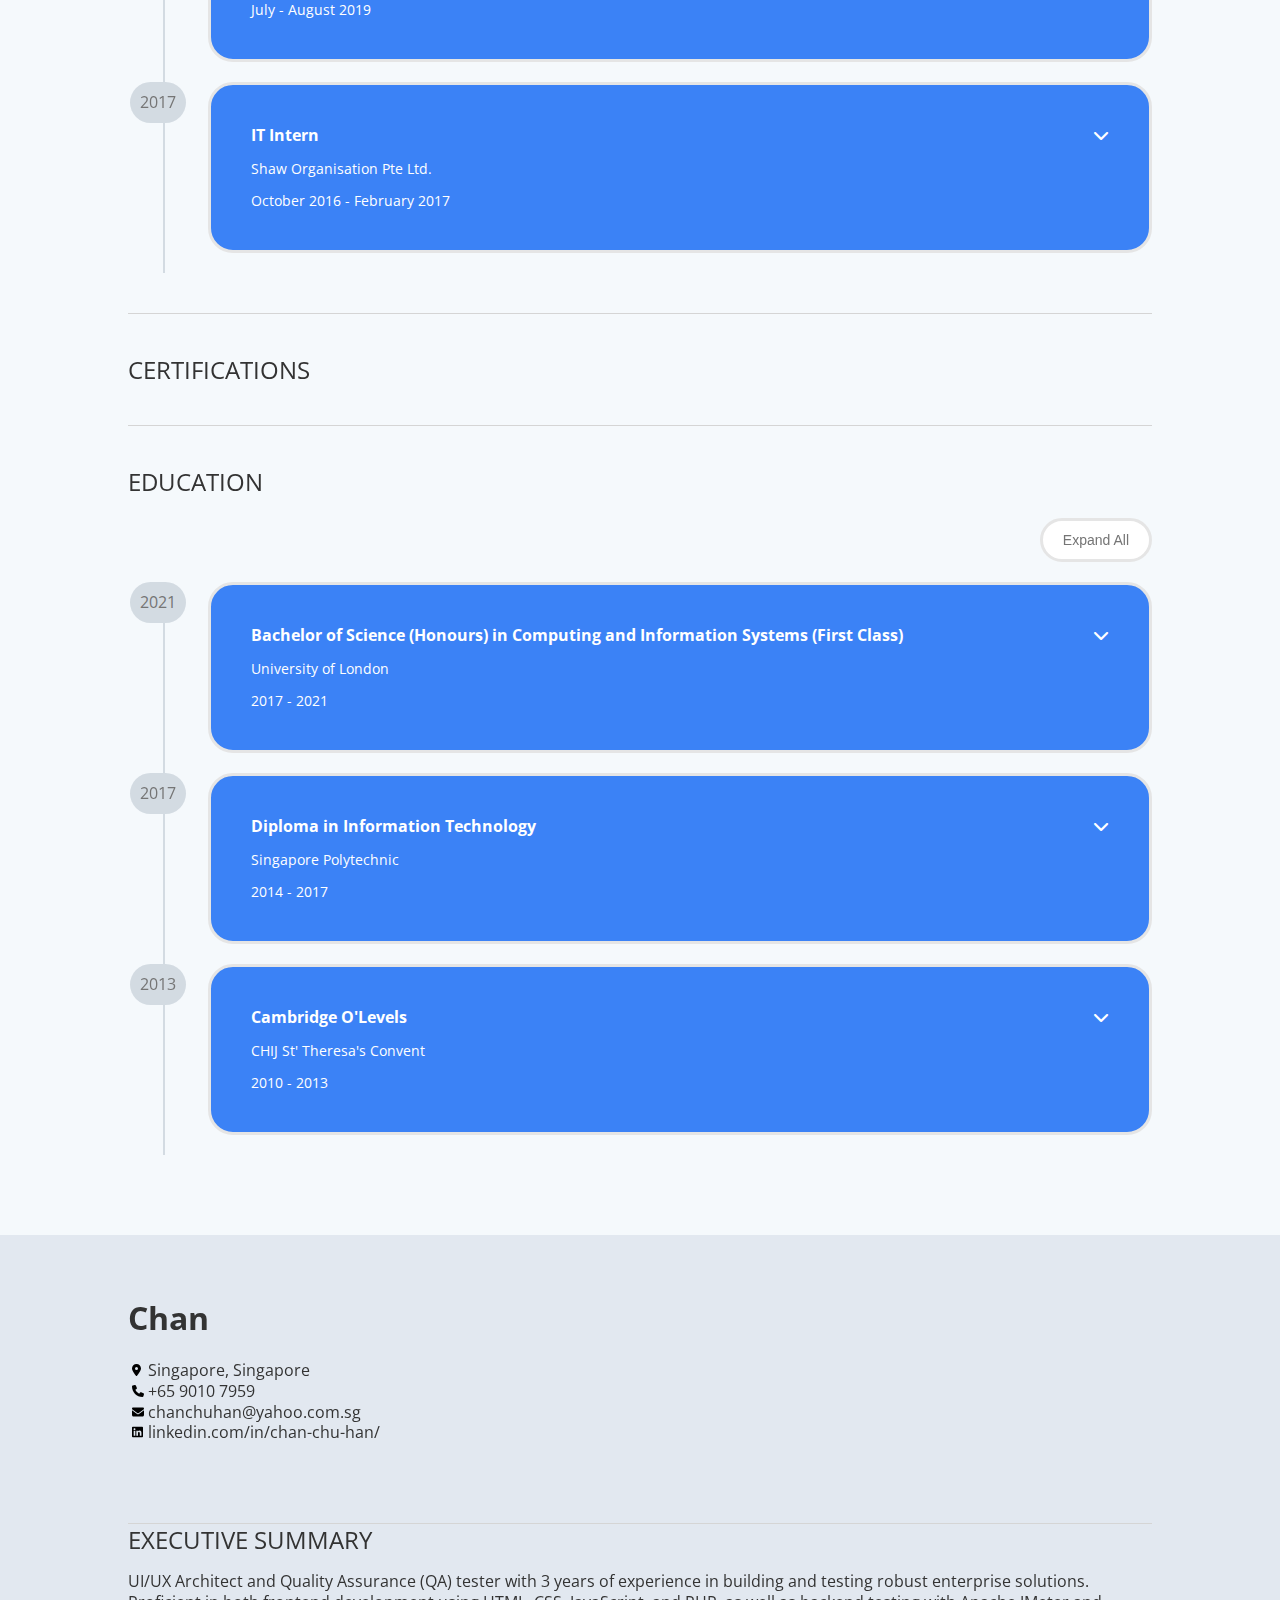
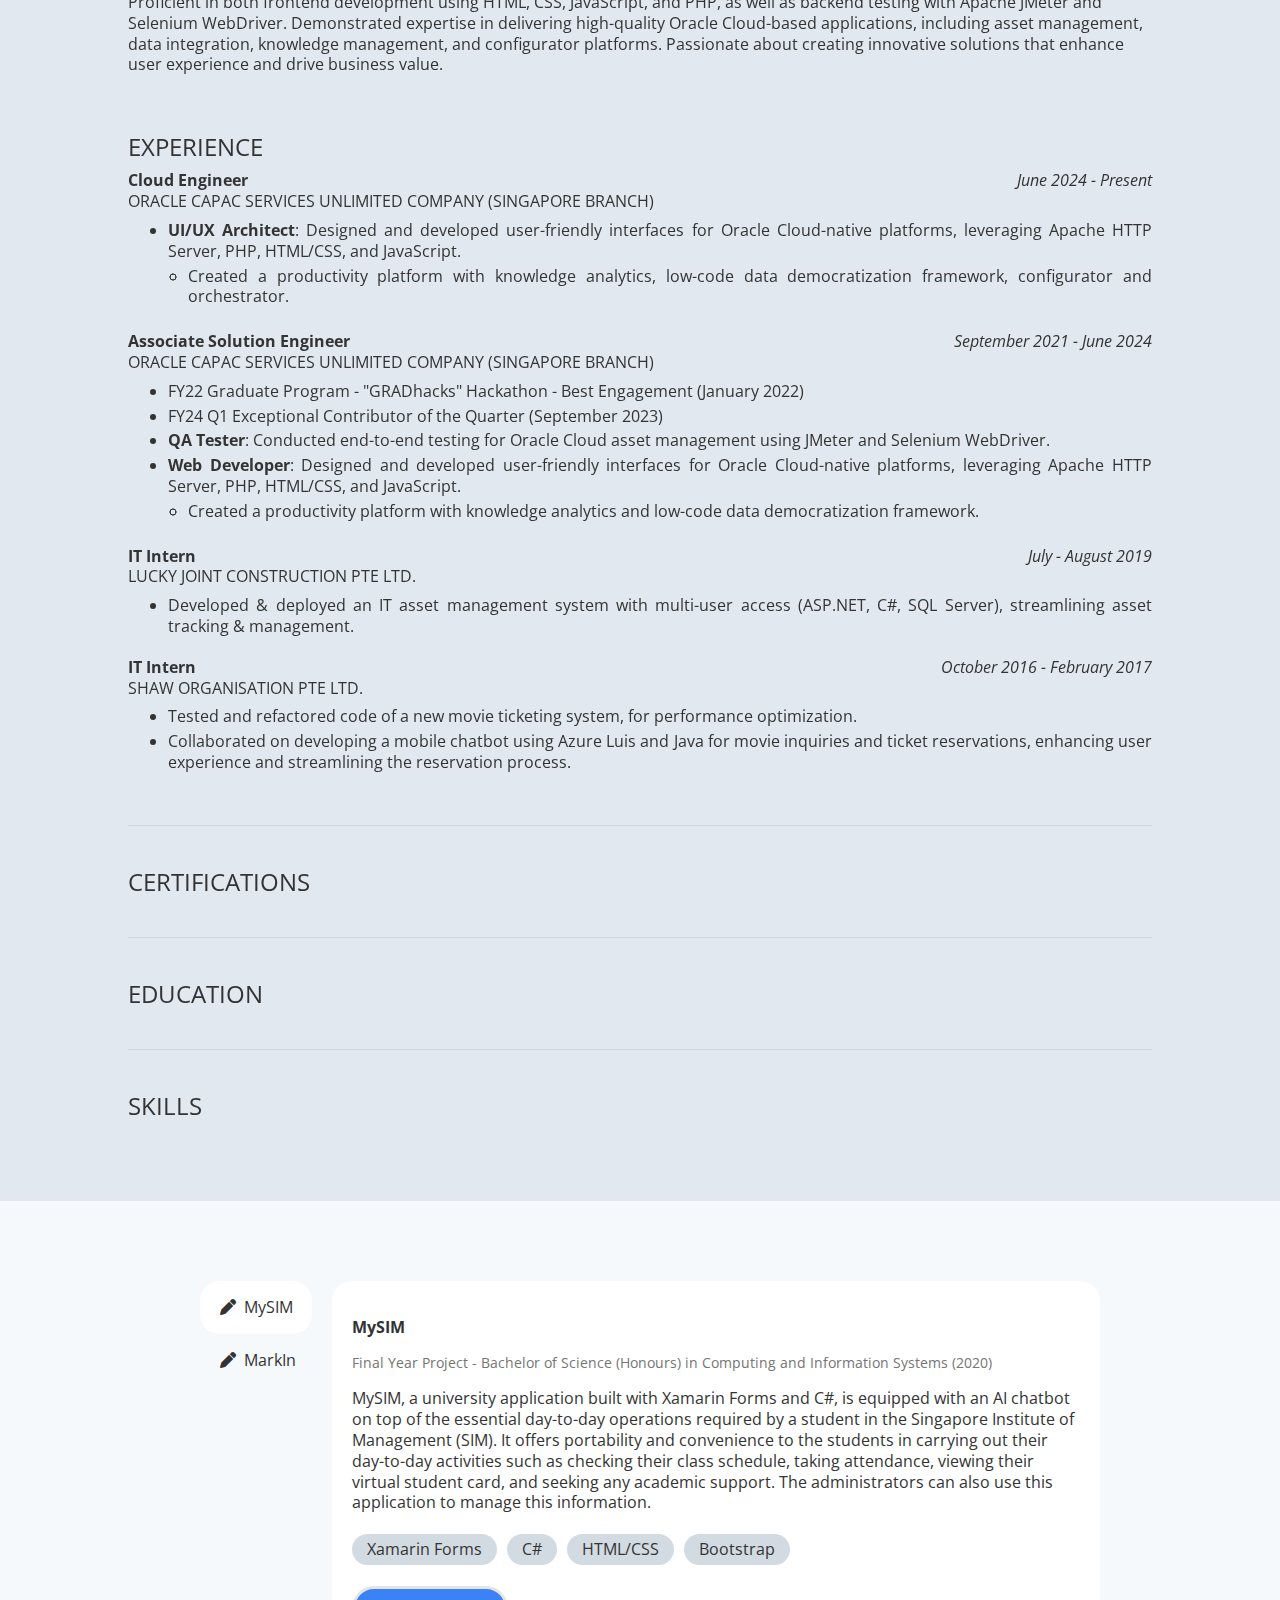
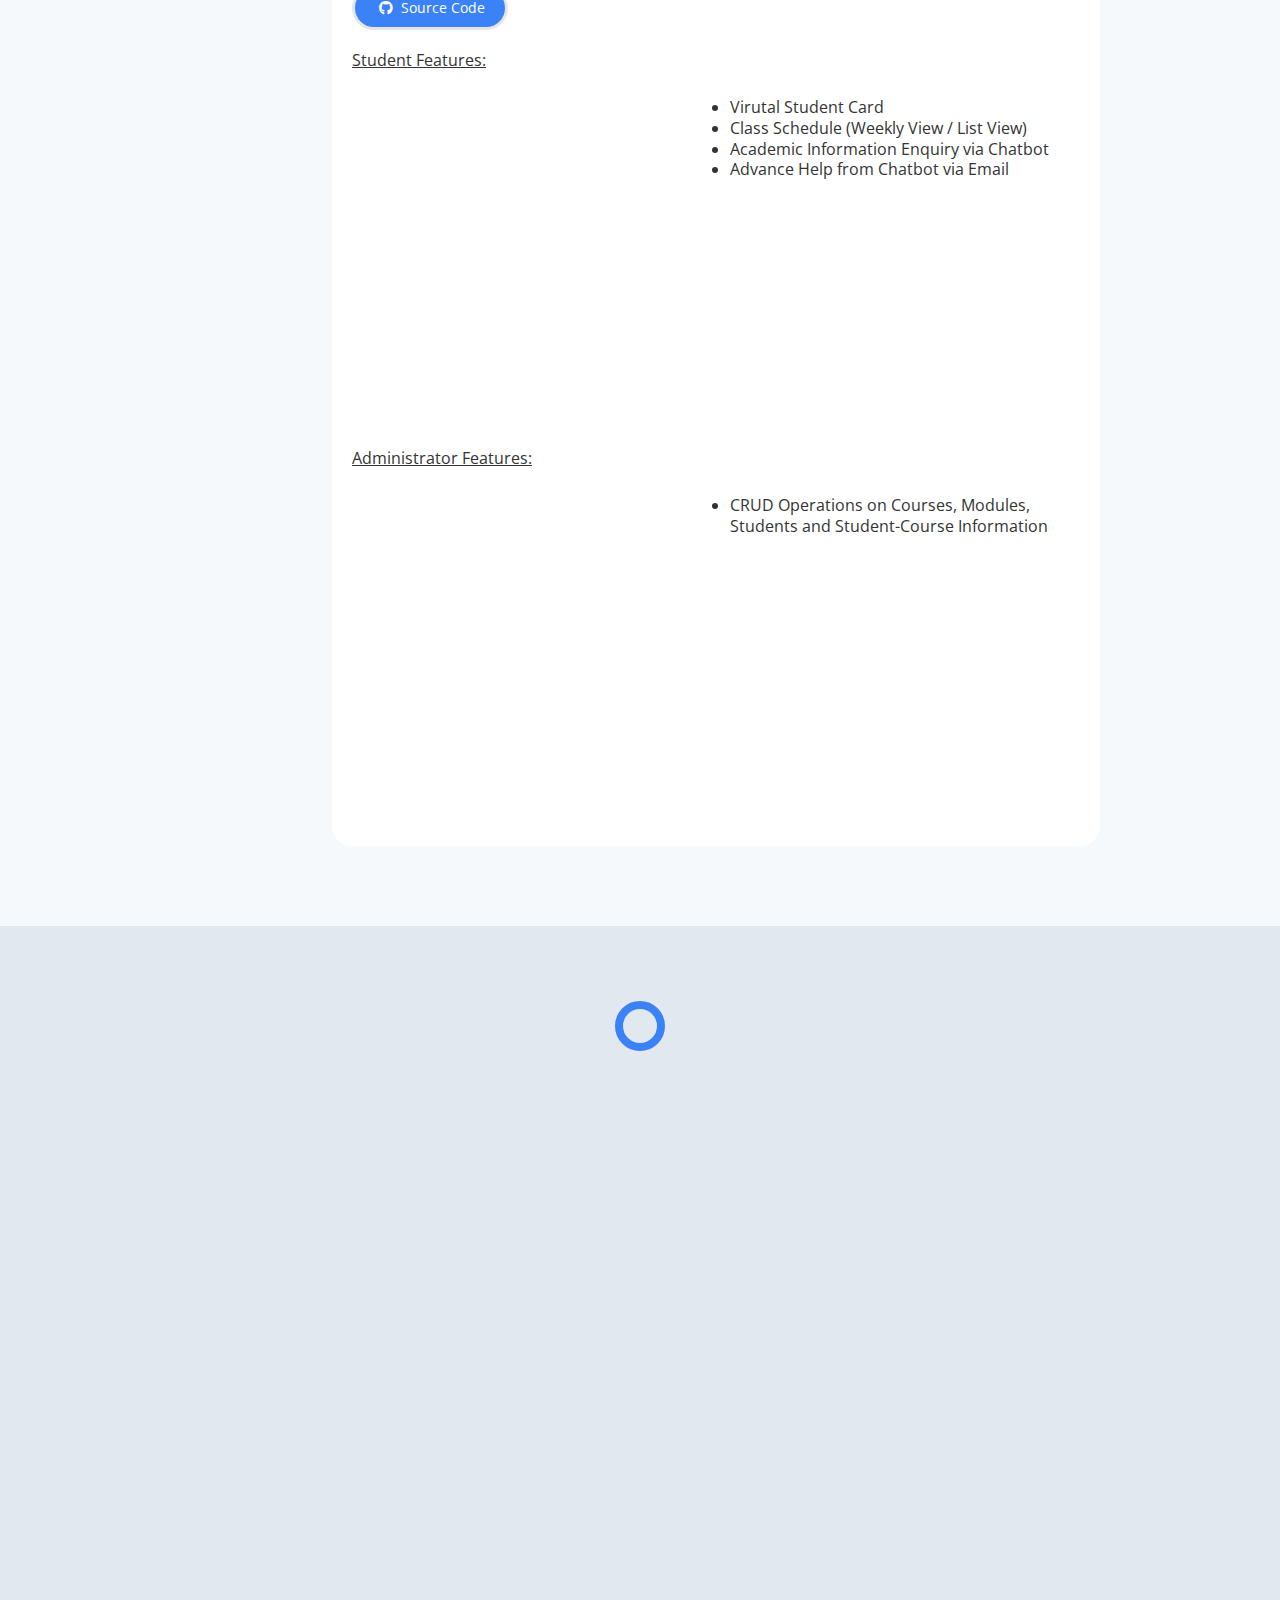
==== commit be6416e1: "Revert "Revert "revamp""" ====
--- a/index.html
+++ b/index.html
@@ -8,6 +8,7 @@
 
     <link rel="icon" type="image/x-icon" href="./css/pics/favicon.ico">
     <link href="./css/base.css" rel="stylesheet" type="text/css" media="screen" />
+    <link href="./css/base-print.css" rel="stylesheet" type="text/css" media="print" />
     <link rel="preconnect" href="https://fonts.googleapis.com">
     <link rel="preconnect" href="https://fonts.gstatic.com" crossorigin>
     <link href="https://fonts.googleapis.com/css2?family=Open+Sans:ital,wght@0,300..800;1,300..800&display=swap"
@@ -21,7 +22,7 @@
 </head>
 
 <body>
-    <header class="navbar-wrapper" id="top-navbar">
+    <header class="navbar-wrapper no-print" id="top-navbar">
         <div class="home-logo" title="home" aria-label="home" id="homeBtn" onclick="setOnlyOneActive(this.id, '')">
             <img src="./css/pics/logo.png"></img>
         </div>
@@ -78,7 +79,7 @@
     </script>
 
     <main class="body-container">
-        <section id="homeSection">
+        <section id="homeSection" class="no-print">
             <div class="section-header">
                 <div class="word-cloud-container" id="skillsWordCloudContainer">
                     <canvas id="skillWordCloud"></canvas>
@@ -98,7 +99,7 @@
             </div>
         </section>
 
-        <section id="resumeSection">
+        <section id="resumeSection" class="no-print">
             <!-- <div class="section-header"></div> -->
             <div class="sub-section">
                 <div class="sub-section-header">
@@ -138,7 +139,67 @@
             </div>
         </section>
 
-        <section id="projectSection">
+        <!-- <section id="resumeSection-print" class="print-only">-->
+        <section id="resumeSection-print" class="">
+            <!-- <div class="section-header"></div> -->
+            <h1><a href="https://crutle.github.io/">Chan</a></h1>
+            <div id="resumeContact-print">
+                <div><i style="background-image: url('./css/pics/location-dot-solid.svg'); background-repeat: no-repeat; width: 12px; height: 12px; display: inline-block; margin: 0 4px;"></i>Singapore, Singapore</div>
+                <div><i style="background-image: url('./css/pics/phone-solid.svg'); background-repeat: no-repeat; width: 12px; height: 12px; display: inline-block; margin: 0 4px;"></i>+65 9010 7959</div>
+                <div><a href="mailto: chanchuhan@yahoo.com.sg"></a><i style="background-image: url('./css/pics/envelope-solid.svg'); background-repeat: no-repeat; width: 12px; height: 12px; display: inline-block; margin: 0 4px;"></i>chanchuhan@yahoo.com.sg</div>
+                <div><a href="linkedin.com/in/chan-chu-han/"><i style="background-image: url('./css/pics/linkedin-brands-solid.svg'); background-repeat: no-repeat; width: 12px; height: 12px; display: inline-block; margin: 0 4px;"></i>linkedin.com/in/chan-chu-han/</a></div>
+            </div>
+
+            <div class="sub-section"></div>
+                <div class="sub-section-header">
+                    Executive Summary
+                </div>
+
+                <div class="content-row" id="execSummaryContent-print">
+                    <p>UI/UX Architect and Quality Assurance (QA) tester with 3 years of experience in building and testing robust
+                        enterprise solutions. Proficient in both frontend development using HTML, CSS, JavaScript, and PHP, as well as
+                        backend testing with Apache JMeter and Selenium WebDriver. Demonstrated expertise in delivering high-quality
+                        Oracle Cloud-based applications, including asset management, data integration, knowledge management, and
+                        configurator platforms. Passionate about creating innovative solutions that enhance user experience and drive
+                        business value.</p>
+                </div>
+            </div>
+            <div class="sub-section">
+                <div class="sub-section-header">
+                    Experience
+                </div>
+
+                <div class="content-row" id="workExperienceContent-print">
+                </div>
+            </div>
+
+            <div class="sub-section">
+                <div class="sub-section-header">
+                    Certifications
+                </div>
+                <div class="content-row" id="certificationContent-print"></div>
+            </div>
+
+            <div class="sub-section">
+                <div class="sub-section-header">
+                    Education
+                </div>
+
+                <div class="content-row" id="educationContent-print"></div>
+            </div>
+
+            <div class="sub-section">
+                <div class="sub-section-header">
+                    Skills
+                </div>
+
+                <div class="content-row" id="skillsContent-print"></div>
+            </div>
+
+            
+        </section>
+
+        <section id="projectSection" class="no-print">
             <!-- <div class="section-header"></div> -->
 
             <div class="sub-section">
@@ -166,7 +227,7 @@
                 </div>
         </section>
 
-        <section id="photographySection">
+        <section id="photographySection" class="no-print">
             <!-- <div class="section-header">  </div> -->
             <div id="photoAlbumContainer">
                 <div id="loader-container">
--- a/css/base.css
+++ b/css/base.css
@@ -85,6 +85,9 @@
   -ms-overflow-style: none;
 }
 
+.print-only{
+  display: none;
+}
 
 /***************** Scrollbar ****************/
 @-moz-document url-prefix() {
@@ -199,6 +202,18 @@
 .fa-building::after {
   font-family: "Font Awesome 6 Free Solid";
   content: "\f1ad";
+  font-style: normal;
+}
+
+.fa-location-dot::after {
+  font-family: "Font Awesome 6 Free Solid";
+  content: "\f3c5";
+  font-style: normal;
+}
+
+.fa-phone::after {
+  font-family: "Font Awesome 6 Free Solid";
+  content: "\f095";
   font-style: normal;
 }
 
@@ -570,6 +585,46 @@
   padding: 75px 10%;
 }
 
+/***************** Print Content ****************/
+.content-line{
+padding: 8px 0;
+text-align: justify;
+}
+/* .content-line ul li{
+  text-align: justify;
+} */
+
+.content-sub-row{
+  width: 100%;
+  display: flex;
+  flex-wrap: nowrap;
+  justify-content: space-between;
+  gap: 1%;
+  
+}
+
+.job-title {
+  width: 49%;
+}
+
+.job-company {
+  padding-bottom: 8px;
+}
+
+.text-align-left{
+  text-align: left;
+}
+
+.text-align-right{
+  text-align: right;
+}
+
+ul  {
+  margin: 0;
+}
+ul li  {
+  padding-bottom: 4px;
+}
 /***************** Resume  ****************/
 /* timeline - container - vertical ruler */
 .timeline-container {
--- a/css/base-print.css
+++ b/css/base-print.css
@@ -0,0 +1,80 @@
+@media print {
+    /* Remove unnecessary elements */
+    header, footer, nav, aside, .no-print {
+      display: none !important;
+    }
+  
+    .print-only{
+        display: block;
+    }
+    
+    h1 {
+        text-align: center;
+        margin-left: auto;
+        margin-right: auto;
+    }
+
+    h1 a {
+        color: black;
+    }
+    
+    #resumeContact-print{
+        display: flex;
+        flex-wrap: nowrap;
+        gap: 4px;
+        justify-content: space-between;
+        font-size: 12px;
+        padding-bottom: 4px;
+    }
+
+    #resumeContact-print > div i{
+        vertical-align: middle;
+    }
+
+    #resumeContact-print a{
+        text-decoration: none;
+        color: black;
+    }
+
+    #resumeSection-print .sub-section{
+        padding-bottom: 8px;
+    }
+
+    #resumeSection-print .sub-section-header{
+        border-bottom: 1px solid black;
+        text-transform: uppercase;
+        font-weight: bold;
+    }
+    
+    #resumeSection-print p{
+        text-align: justify;
+    }
+
+    /* Adjust font size and line height for readability */
+    body {
+      font-size: 12pt;
+      line-height: 1.5;
+    }
+  
+    /* Set page margins and orientation */
+    @page {
+      margin: 1in;
+      size: A4;
+      orientation: portrait;
+    }
+  
+    /* Remove background colors and images */
+    body, html {
+      background: none;
+    }
+  
+    /* Adjust table styles for better printing */
+    table {
+      border-collapse: collapse;
+      border: 1px solid black;
+    }
+    td, th {
+      border: 1px solid black;
+      padding: 0.5em;
+    }
+  }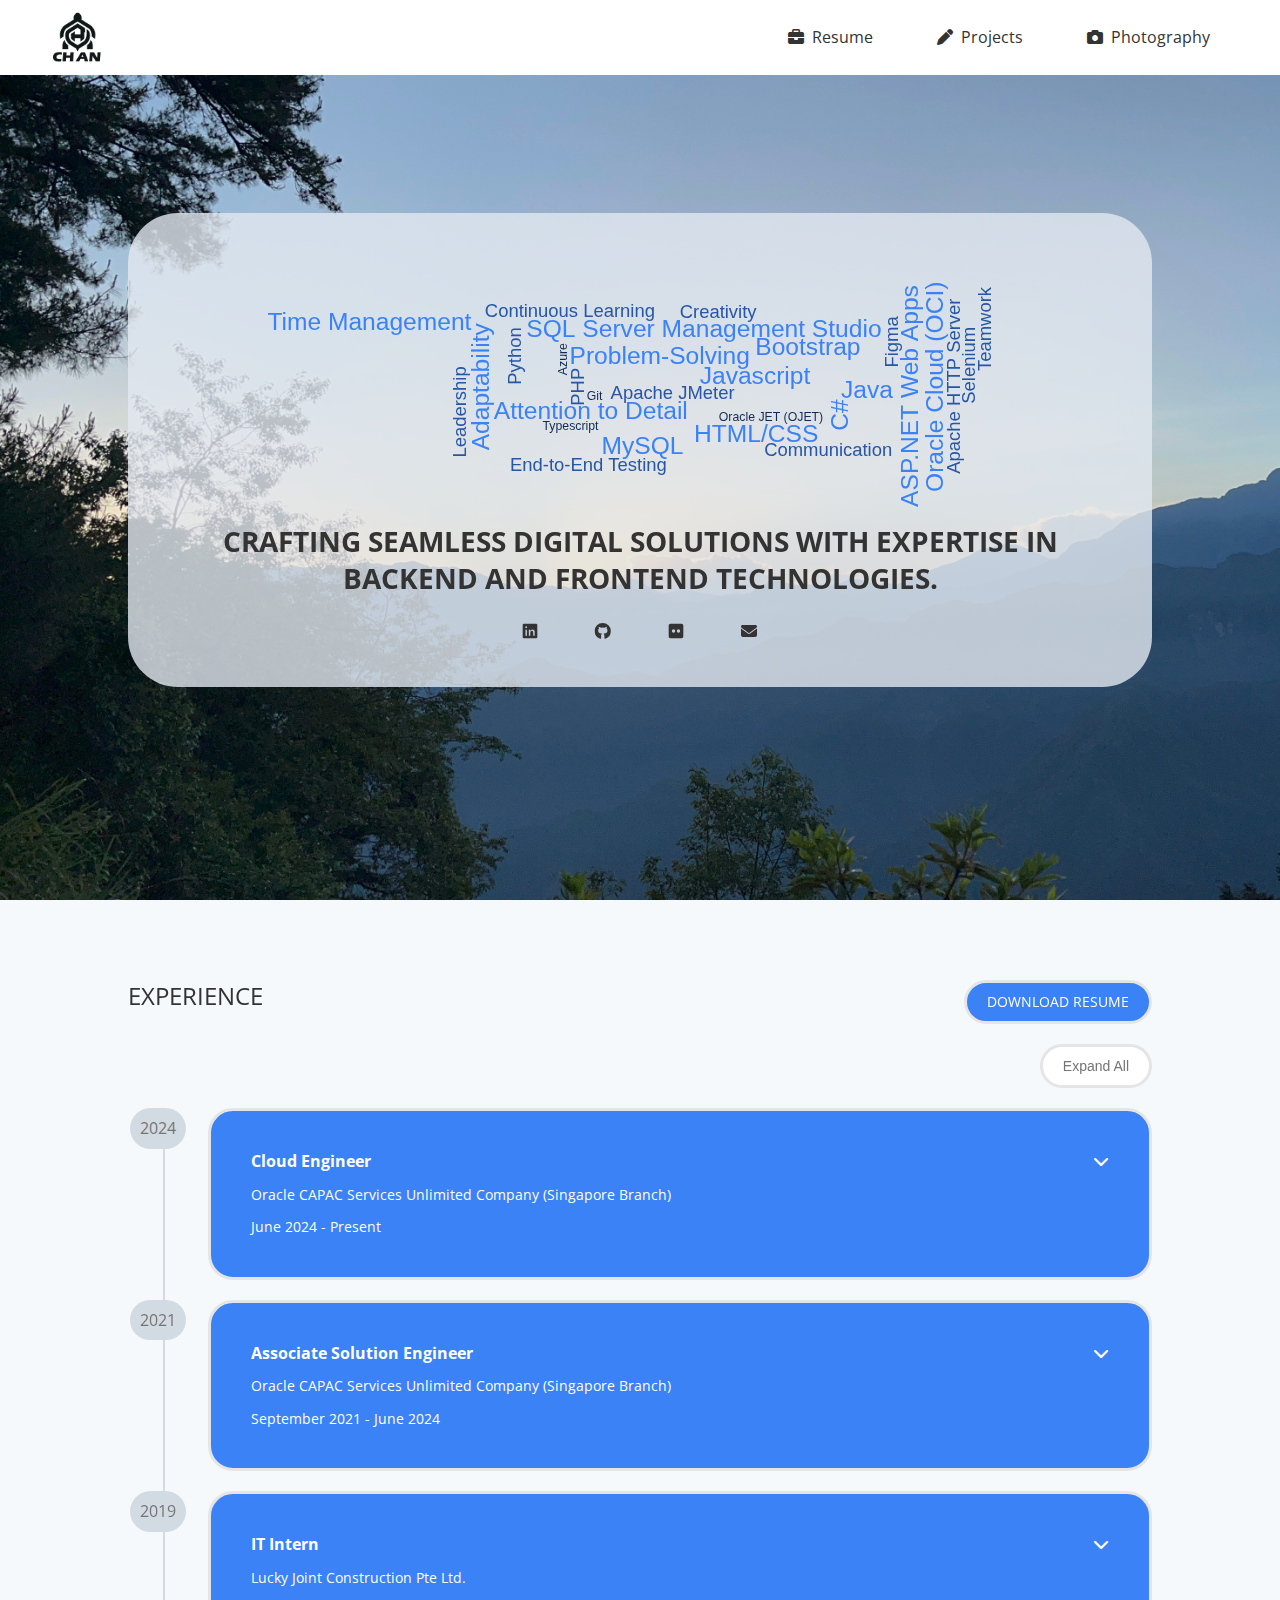
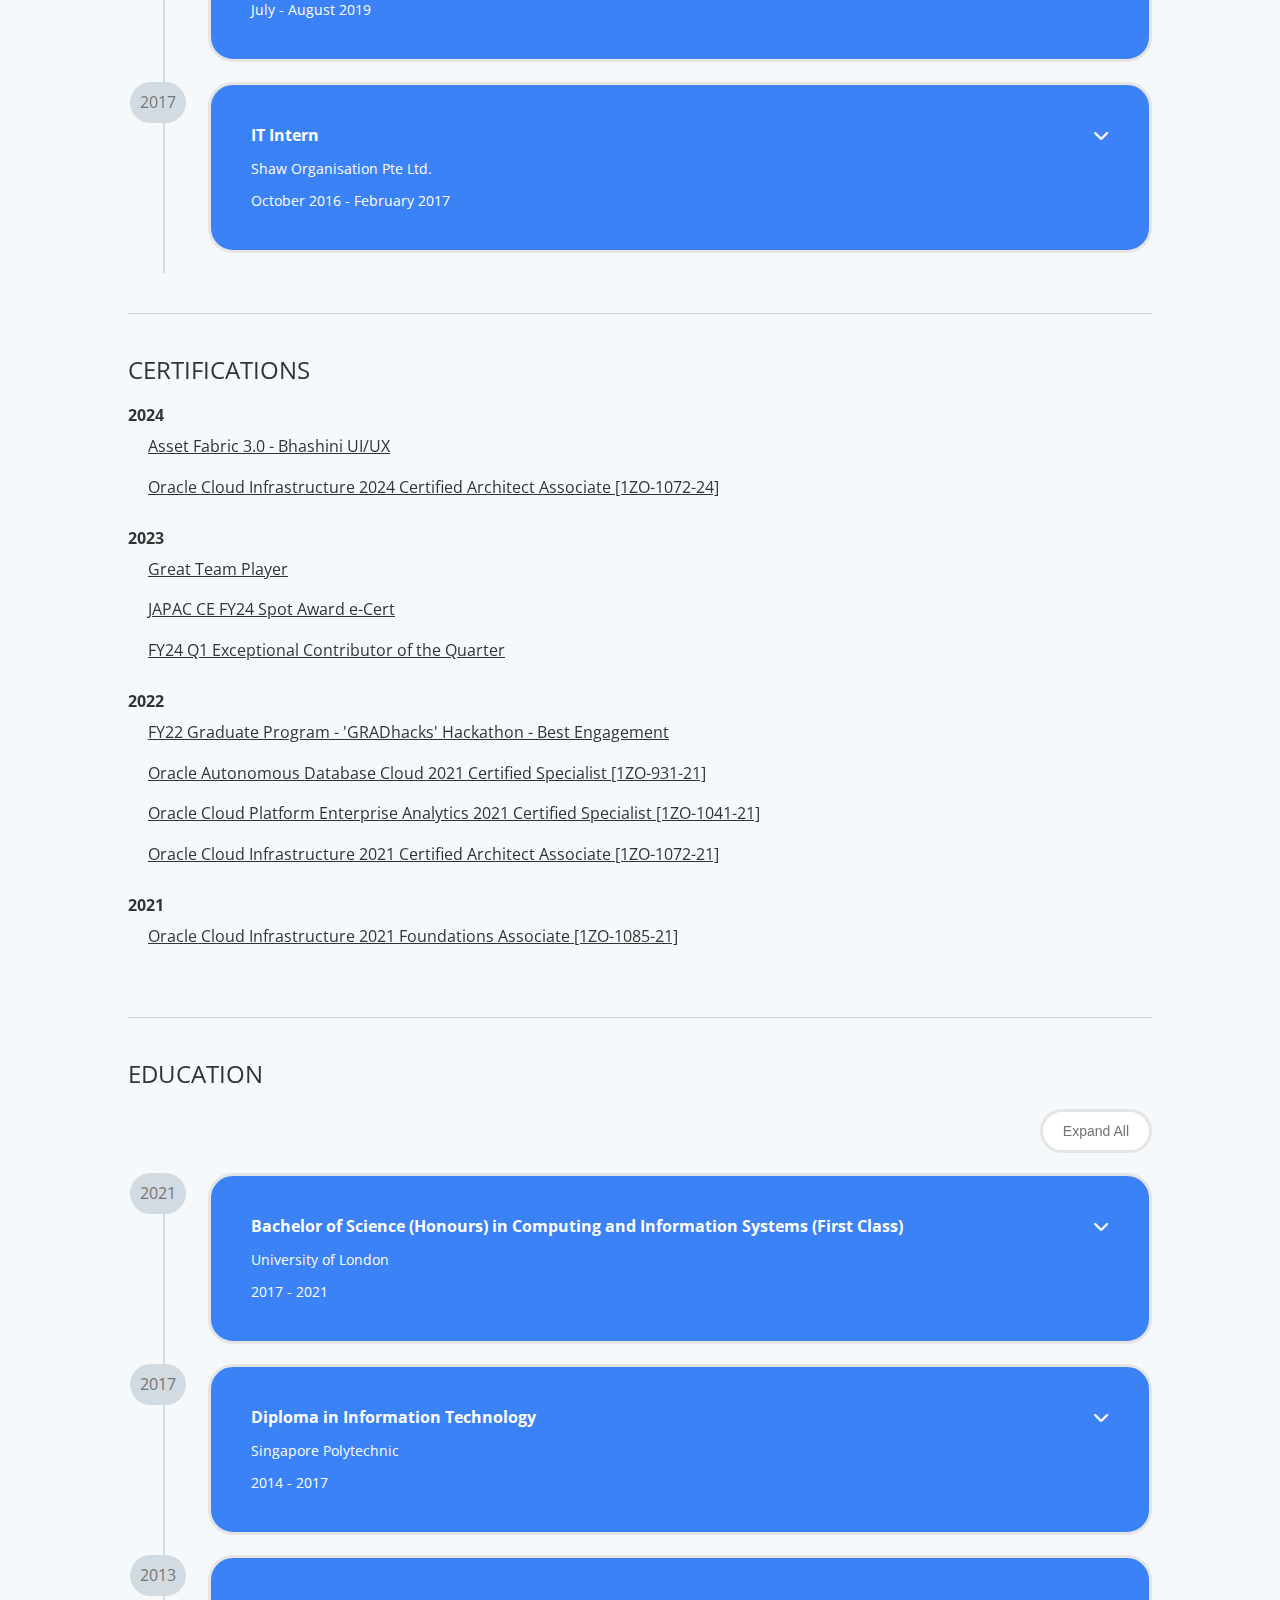
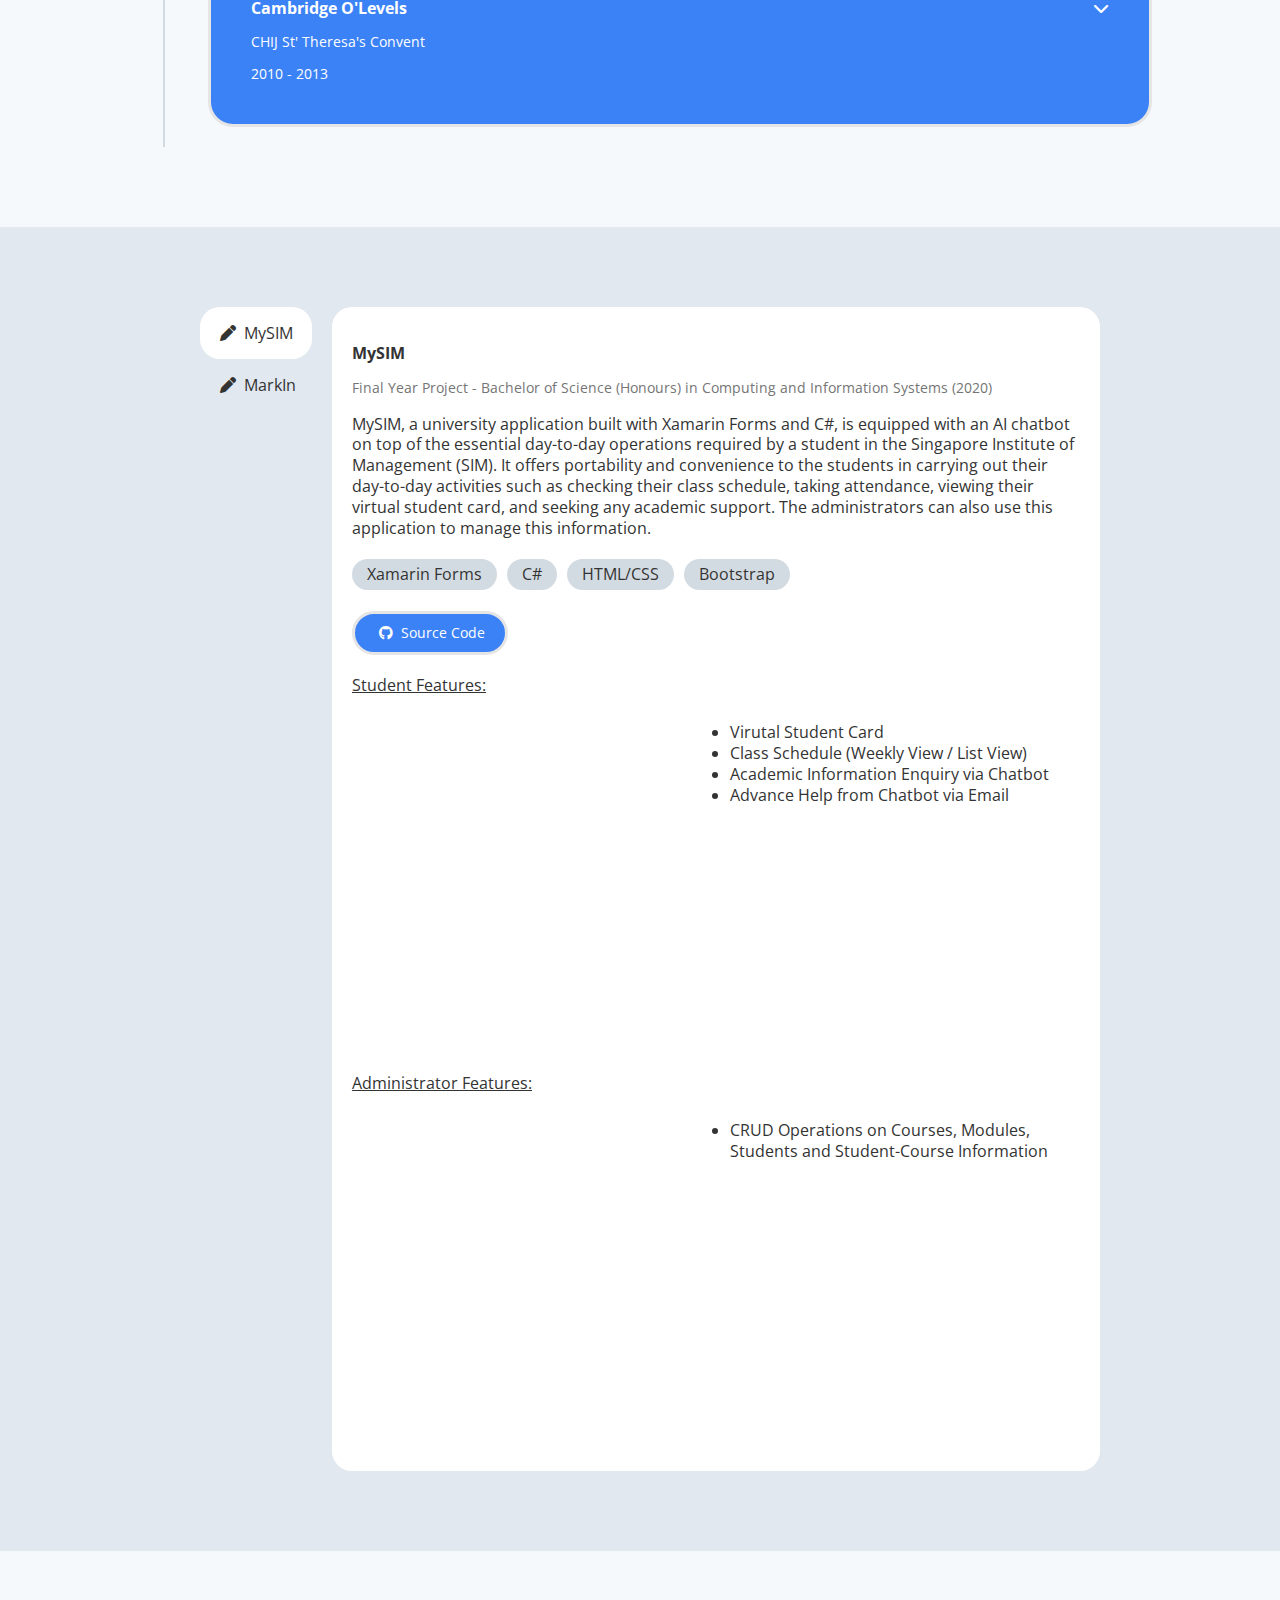
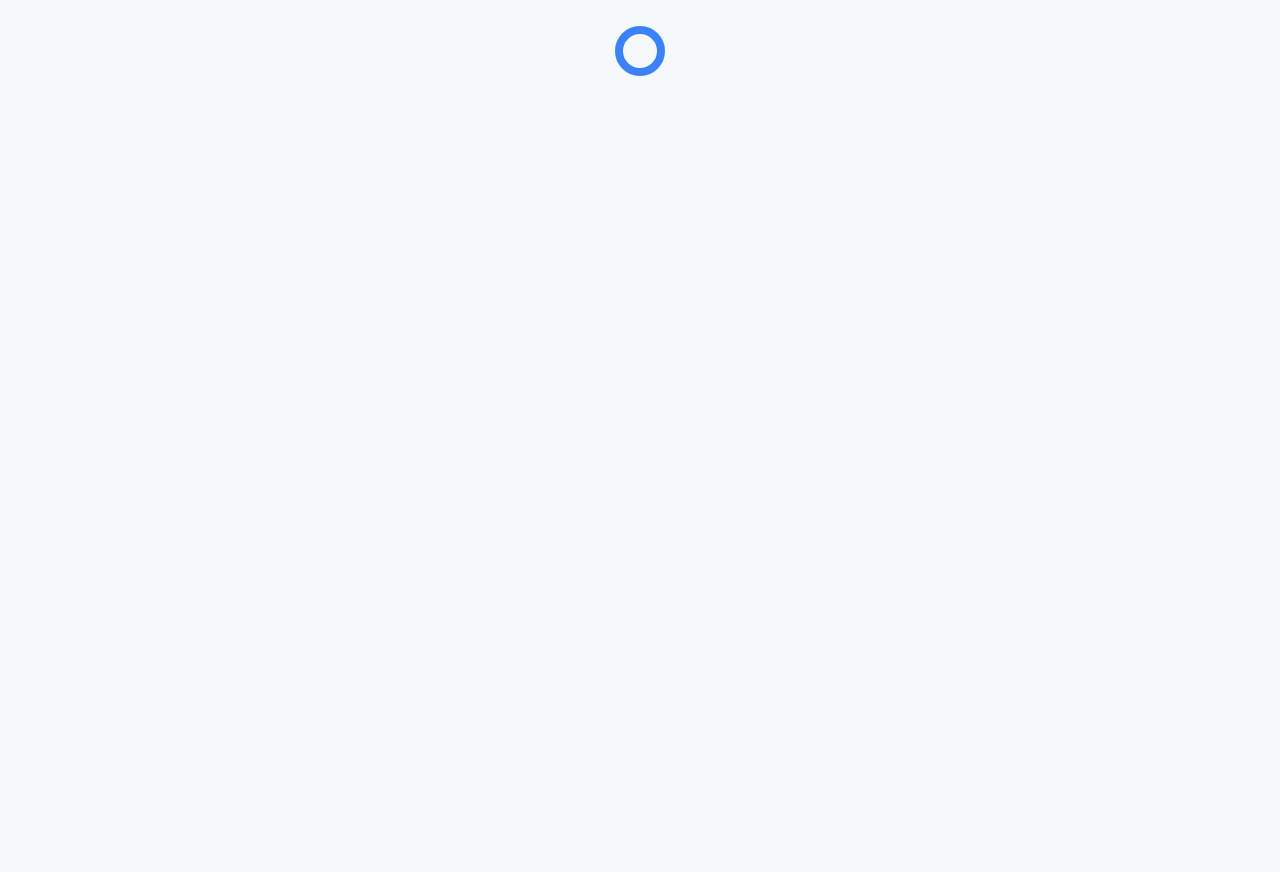
==== commit ec497d6d: "updated working version" ====
--- a/index.html
+++ b/index.html
@@ -8,7 +8,6 @@
 
     <link rel="icon" type="image/x-icon" href="./css/pics/favicon.ico">
     <link href="./css/base.css" rel="stylesheet" type="text/css" media="screen" />
-    <link href="./css/base-print.css" rel="stylesheet" type="text/css" media="print" />
     <link rel="preconnect" href="https://fonts.googleapis.com">
     <link rel="preconnect" href="https://fonts.gstatic.com" crossorigin>
     <link href="https://fonts.googleapis.com/css2?family=Open+Sans:ital,wght@0,300..800;1,300..800&display=swap"
@@ -22,7 +21,7 @@
 </head>
 
 <body>
-    <header class="navbar-wrapper no-print" id="top-navbar">
+    <header class="navbar-wrapper" id="top-navbar">
         <div class="home-logo" title="home" aria-label="home" id="homeBtn" onclick="setOnlyOneActive(this.id, '')">
             <img src="./css/pics/logo.png"></img>
         </div>
@@ -79,7 +78,7 @@
     </script>
 
     <main class="body-container">
-        <section id="homeSection" class="no-print">
+        <section id="homeSection">
             <div class="section-header">
                 <div class="word-cloud-container" id="skillsWordCloudContainer">
                     <canvas id="skillWordCloud"></canvas>
@@ -99,7 +98,7 @@
             </div>
         </section>
 
-        <section id="resumeSection" class="no-print">
+        <section id="resumeSection">
             <!-- <div class="section-header"></div> -->
             <div class="sub-section">
                 <div class="sub-section-header">
@@ -139,67 +138,7 @@
             </div>
         </section>
 
-        <!-- <section id="resumeSection-print" class="print-only">-->
-        <section id="resumeSection-print" class="">
-            <!-- <div class="section-header"></div> -->
-            <h1><a href="https://crutle.github.io/">Chan</a></h1>
-            <div id="resumeContact-print">
-                <div><i style="background-image: url('./css/pics/location-dot-solid.svg'); background-repeat: no-repeat; width: 12px; height: 12px; display: inline-block; margin: 0 4px;"></i>Singapore, Singapore</div>
-                <div><i style="background-image: url('./css/pics/phone-solid.svg'); background-repeat: no-repeat; width: 12px; height: 12px; display: inline-block; margin: 0 4px;"></i>+65 9010 7959</div>
-                <div><a href="mailto: chanchuhan@yahoo.com.sg"></a><i style="background-image: url('./css/pics/envelope-solid.svg'); background-repeat: no-repeat; width: 12px; height: 12px; display: inline-block; margin: 0 4px;"></i>chanchuhan@yahoo.com.sg</div>
-                <div><a href="linkedin.com/in/chan-chu-han/"><i style="background-image: url('./css/pics/linkedin-brands-solid.svg'); background-repeat: no-repeat; width: 12px; height: 12px; display: inline-block; margin: 0 4px;"></i>linkedin.com/in/chan-chu-han/</a></div>
-            </div>
-
-            <div class="sub-section"></div>
-                <div class="sub-section-header">
-                    Executive Summary
-                </div>
-
-                <div class="content-row" id="execSummaryContent-print">
-                    <p>UI/UX Architect and Quality Assurance (QA) tester with 3 years of experience in building and testing robust
-                        enterprise solutions. Proficient in both frontend development using HTML, CSS, JavaScript, and PHP, as well as
-                        backend testing with Apache JMeter and Selenium WebDriver. Demonstrated expertise in delivering high-quality
-                        Oracle Cloud-based applications, including asset management, data integration, knowledge management, and
-                        configurator platforms. Passionate about creating innovative solutions that enhance user experience and drive
-                        business value.</p>
-                </div>
-            </div>
-            <div class="sub-section">
-                <div class="sub-section-header">
-                    Experience
-                </div>
-
-                <div class="content-row" id="workExperienceContent-print">
-                </div>
-            </div>
-
-            <div class="sub-section">
-                <div class="sub-section-header">
-                    Certifications
-                </div>
-                <div class="content-row" id="certificationContent-print"></div>
-            </div>
-
-            <div class="sub-section">
-                <div class="sub-section-header">
-                    Education
-                </div>
-
-                <div class="content-row" id="educationContent-print"></div>
-            </div>
-
-            <div class="sub-section">
-                <div class="sub-section-header">
-                    Skills
-                </div>
-
-                <div class="content-row" id="skillsContent-print"></div>
-            </div>
-
-            
-        </section>
-
-        <section id="projectSection" class="no-print">
+        <section id="projectSection">
             <!-- <div class="section-header"></div> -->
 
             <div class="sub-section">
@@ -227,7 +166,7 @@
                 </div>
         </section>
 
-        <section id="photographySection" class="no-print">
+        <section id="photographySection">
             <!-- <div class="section-header">  </div> -->
             <div id="photoAlbumContainer">
                 <div id="loader-container">
--- a/css/base.css
+++ b/css/base.css
@@ -85,9 +85,6 @@
   -ms-overflow-style: none;
 }
 
-.print-only{
-  display: none;
-}
 
 /***************** Scrollbar ****************/
 @-moz-document url-prefix() {
@@ -202,18 +199,6 @@
 .fa-building::after {
   font-family: "Font Awesome 6 Free Solid";
   content: "\f1ad";
-  font-style: normal;
-}
-
-.fa-location-dot::after {
-  font-family: "Font Awesome 6 Free Solid";
-  content: "\f3c5";
-  font-style: normal;
-}
-
-.fa-phone::after {
-  font-family: "Font Awesome 6 Free Solid";
-  content: "\f095";
   font-style: normal;
 }
 
@@ -585,46 +570,6 @@
   padding: 75px 10%;
 }
 
-/***************** Print Content ****************/
-.content-line{
-padding: 8px 0;
-text-align: justify;
-}
-/* .content-line ul li{
-  text-align: justify;
-} */
-
-.content-sub-row{
-  width: 100%;
-  display: flex;
-  flex-wrap: nowrap;
-  justify-content: space-between;
-  gap: 1%;
-  
-}
-
-.job-title {
-  width: 49%;
-}
-
-.job-company {
-  padding-bottom: 8px;
-}
-
-.text-align-left{
-  text-align: left;
-}
-
-.text-align-right{
-  text-align: right;
-}
-
-ul  {
-  margin: 0;
-}
-ul li  {
-  padding-bottom: 4px;
-}
 /***************** Resume  ****************/
 /* timeline - container - vertical ruler */
 .timeline-container {
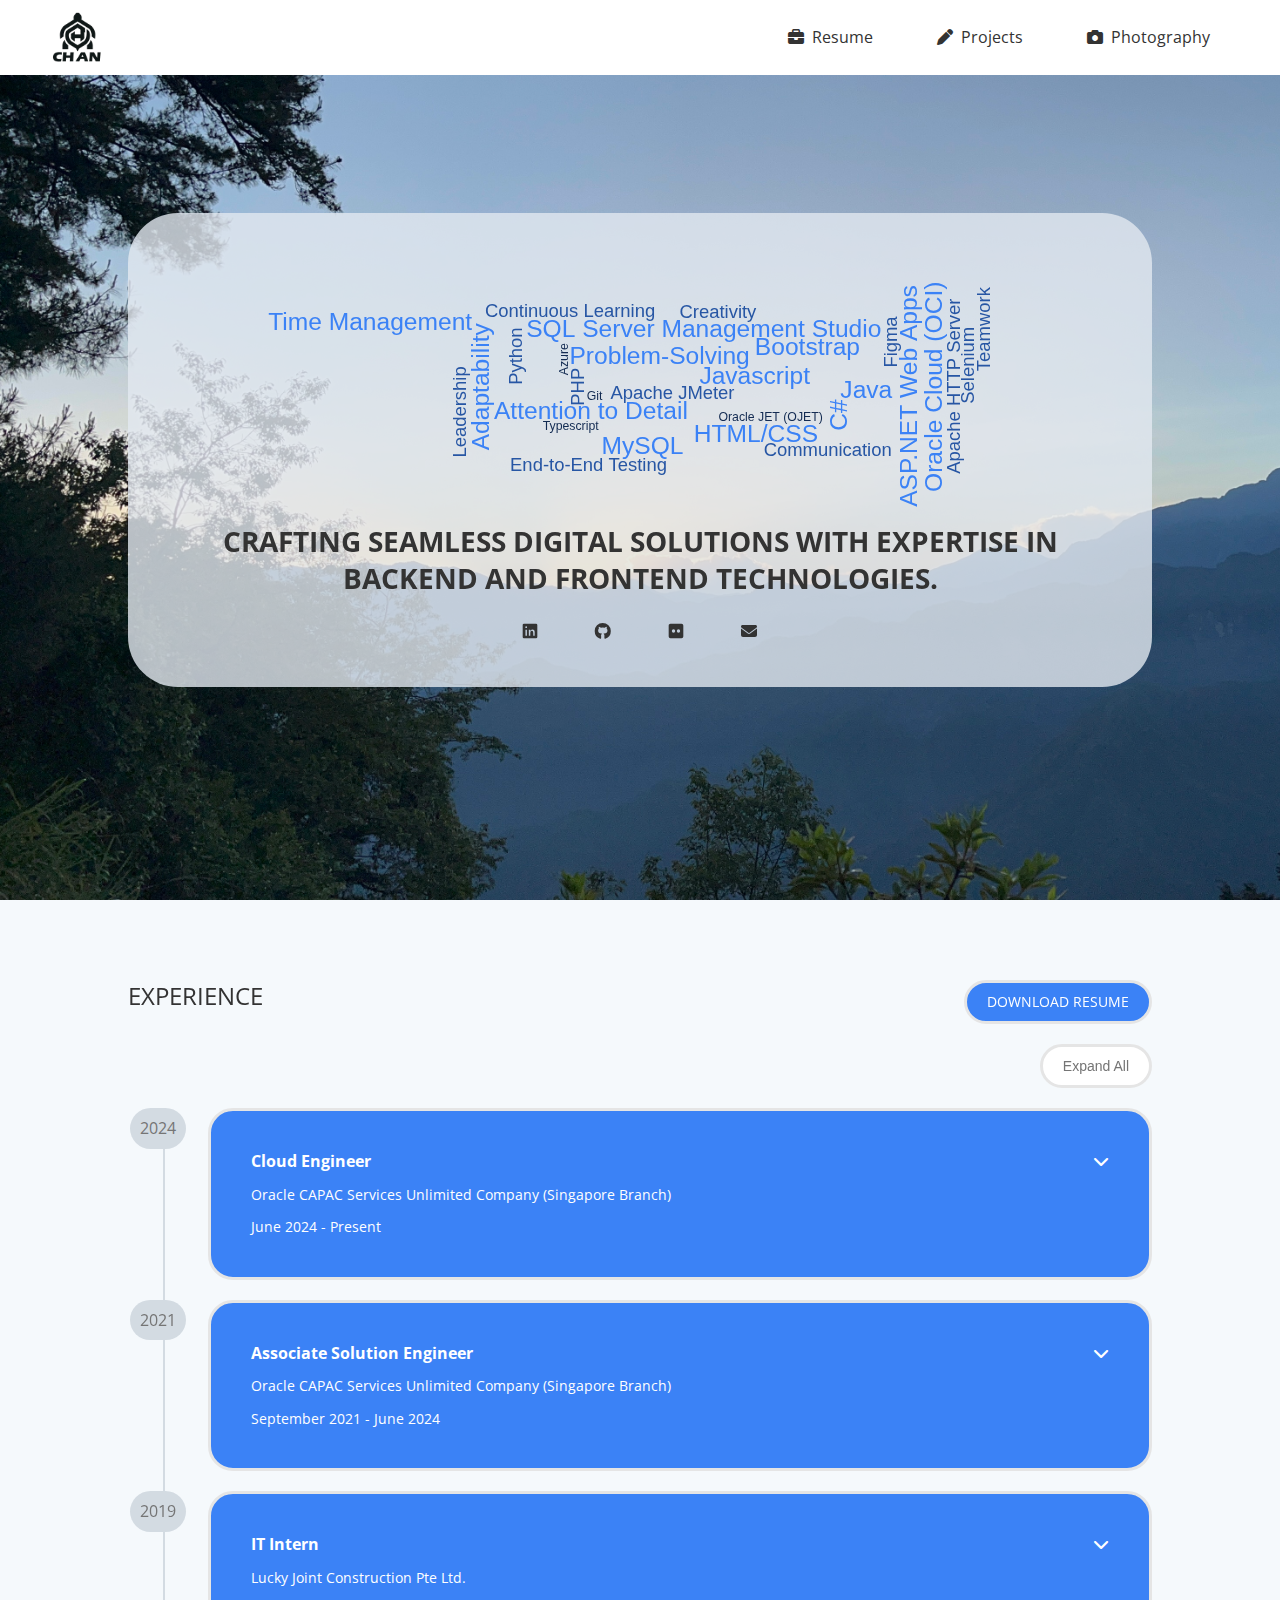
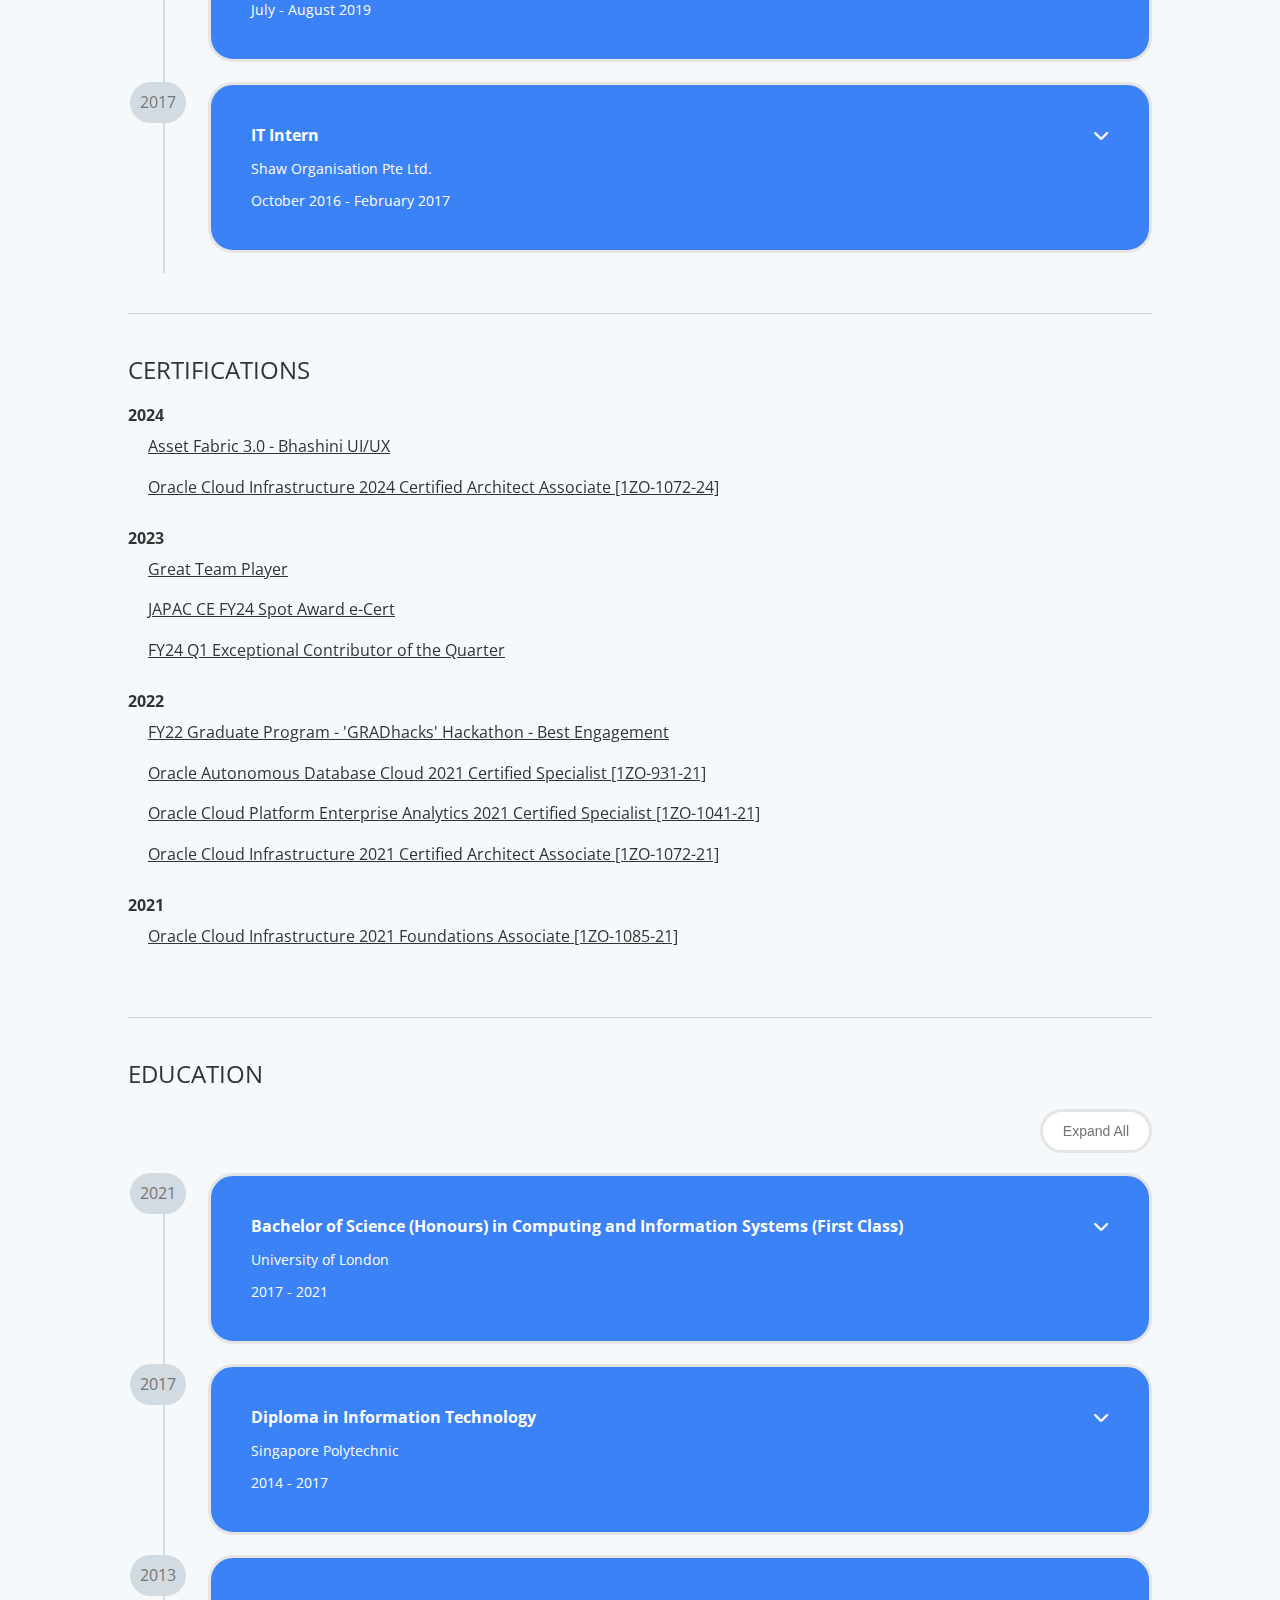
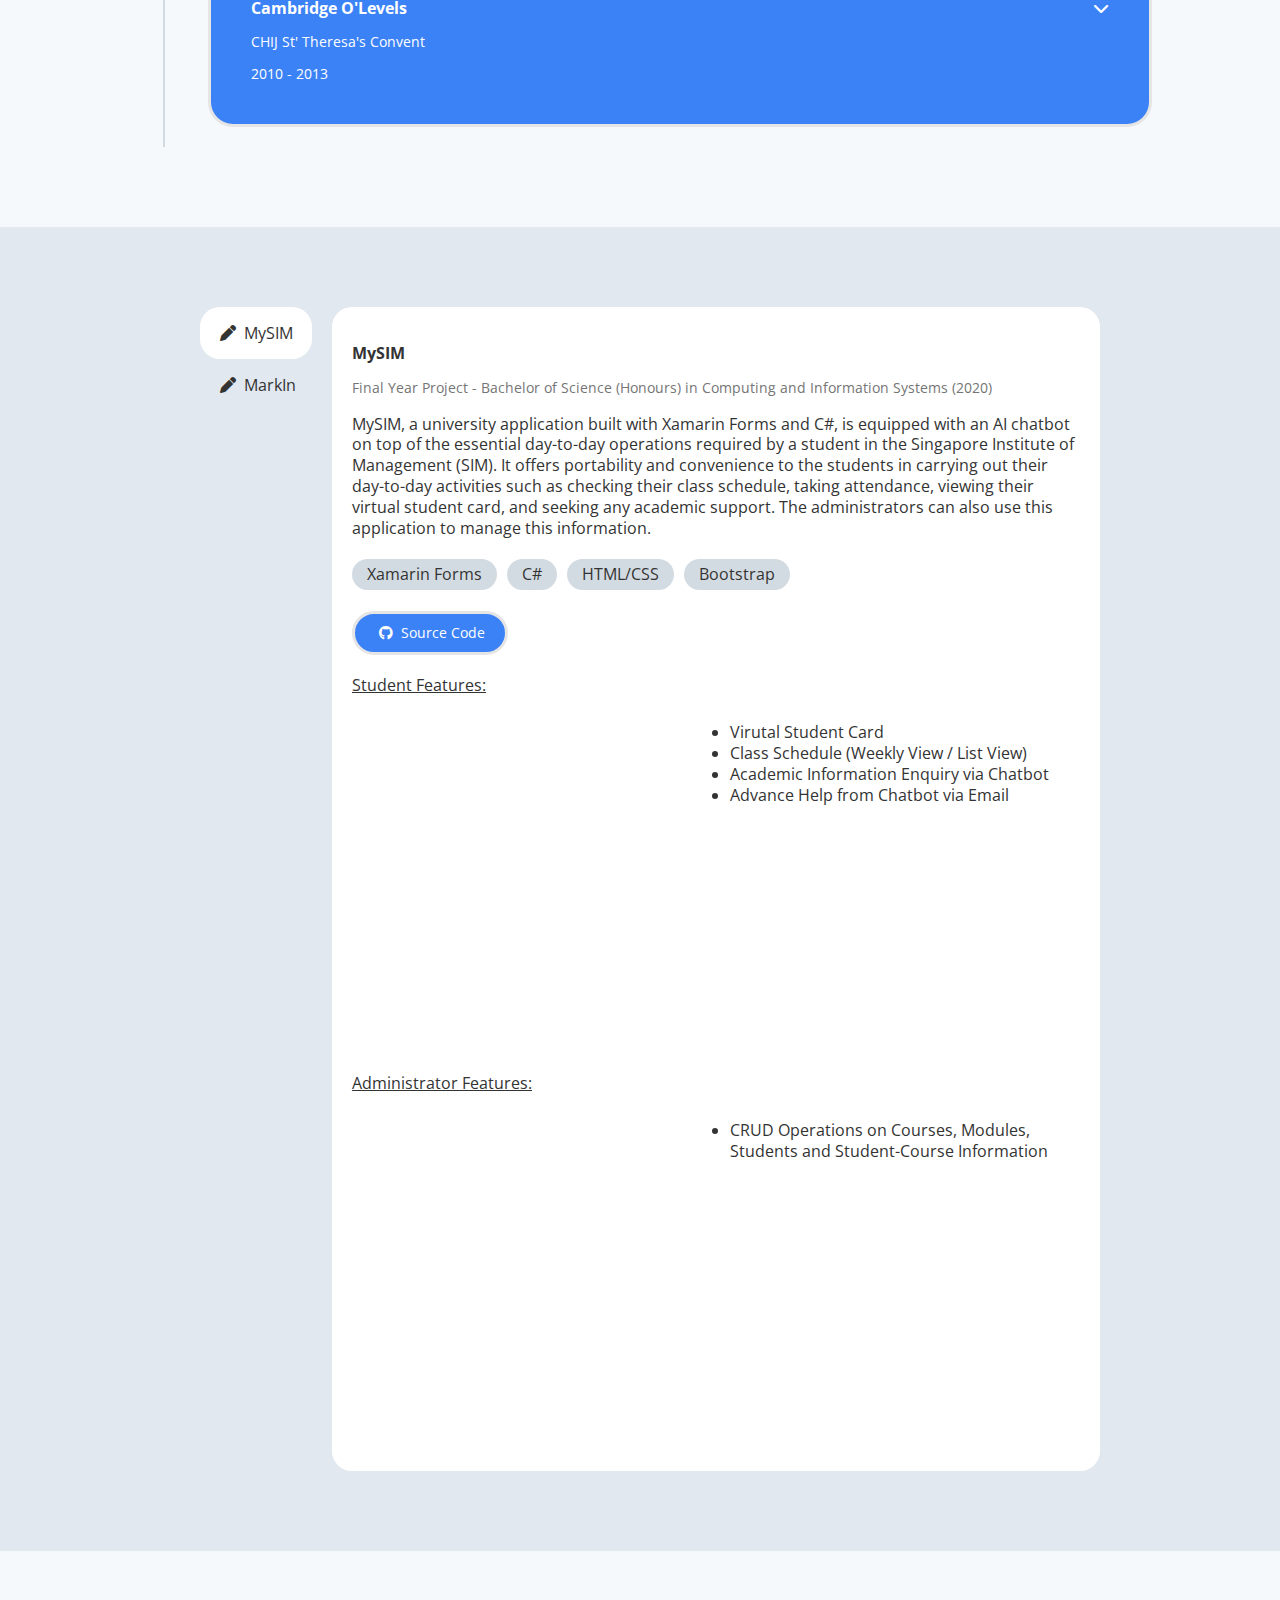
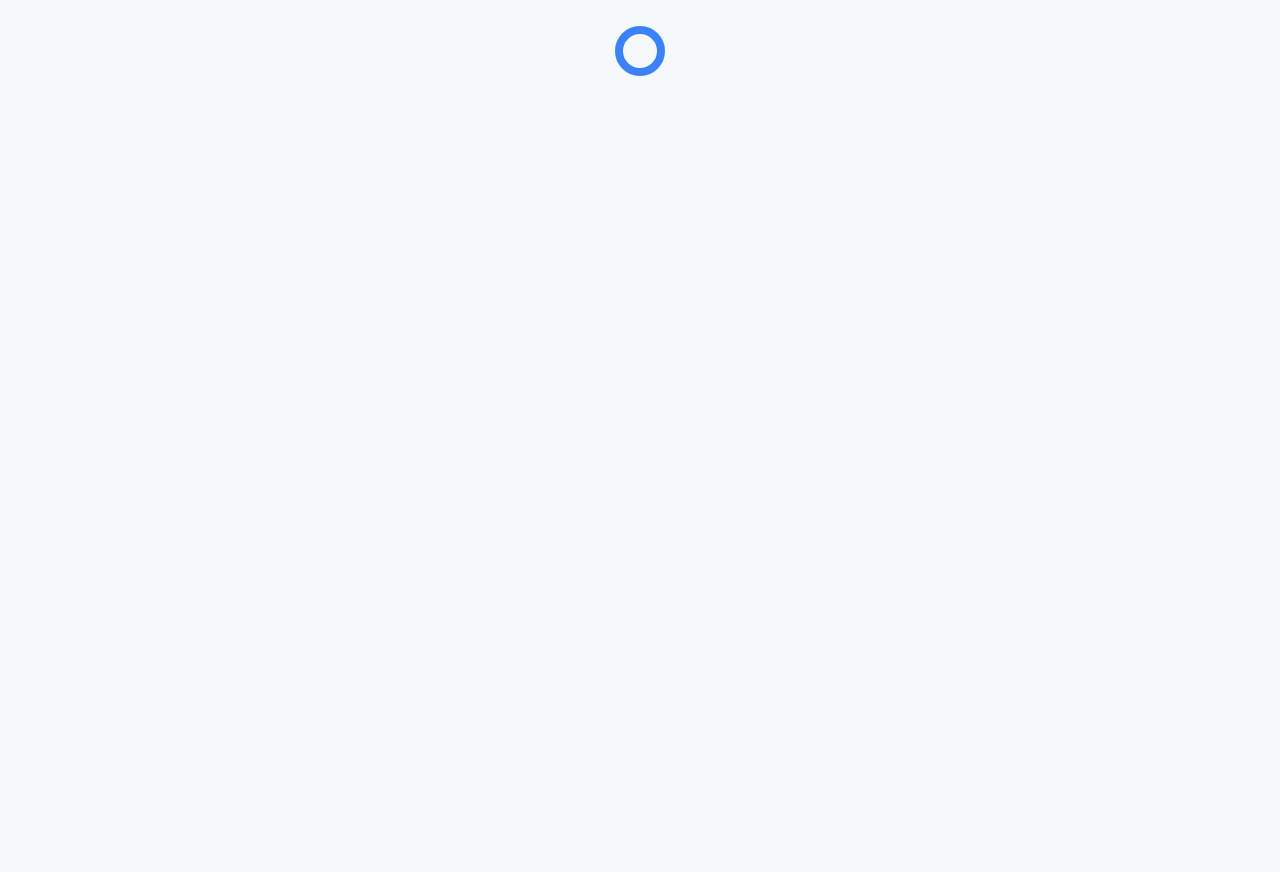
==== commit 99966600: "update(*): latest data" ====
--- a/index.html
+++ b/index.html
@@ -8,6 +8,7 @@
 
     <link rel="icon" type="image/x-icon" href="./css/pics/favicon.ico">
     <link href="./css/base.css" rel="stylesheet" type="text/css" media="screen" />
+    <!-- <link href="./css/base-print.css" rel="stylesheet" type="text/css" media="print" /> -->
     <link rel="preconnect" href="https://fonts.googleapis.com">
     <link rel="preconnect" href="https://fonts.gstatic.com" crossorigin>
     <link href="https://fonts.googleapis.com/css2?family=Open+Sans:ital,wght@0,300..800;1,300..800&display=swap"
@@ -78,7 +79,7 @@
     </script>
 
     <main class="body-container">
-        <section id="homeSection">
+        <section id="homeSection" class="no-print">
             <div class="section-header">
                 <div class="word-cloud-container" id="skillsWordCloudContainer">
                     <canvas id="skillWordCloud"></canvas>
@@ -98,7 +99,7 @@
             </div>
         </section>
 
-        <section id="resumeSection">
+        <section id="resumeSection" class="no-print">
             <!-- <div class="section-header"></div> -->
             <div class="sub-section">
                 <div class="sub-section-header">
@@ -138,9 +139,7 @@
             </div>
         </section>
 
-        <section id="projectSection">
-            <!-- <div class="section-header"></div> -->
-
+        <section id="projectSection" class="no-print">
             <div class="sub-section">
                 <div class="content-col-wrapper">
                     <div class="content-col" id="navCol">
@@ -166,7 +165,7 @@
                 </div>
         </section>
 
-        <section id="photographySection">
+        <section id="photographySection" class="no-print">
             <!-- <div class="section-header">  </div> -->
             <div id="photoAlbumContainer">
                 <div id="loader-container">
@@ -180,6 +179,65 @@
                 <script async src="//embedr.flickr.com/assets/client-code.js" charset="utf-8"></script>
             </div>
         </section>
+
+            <section id="resumeSection-print" class="print-only">
+                <h1><a href="https://crutle.github.io/" style="text-decoration: underline;">Chan Chu Han</a></h1>
+                <div id="resumeContact-print">
+                    <div><i style="background-image: url('./css/pics/location-dot-solid.svg'); background-repeat: no-repeat; width: 12px; height: 12px; display: inline-block; margin: 0 4px;"></i>Singapore, Singapore</div>
+                    <div><i style="background-image: url('./css/pics/phone-solid.svg'); background-repeat: no-repeat; width: 12px; height: 12px; display: inline-block; margin: 0 4px;"></i>+65 9010 7959</div>
+                    <div><a href="mailto: chanchuhan@yahoo.com.sg"></a><i style="background-image: url('./css/pics/envelope-solid.svg'); background-repeat: no-repeat; width: 12px; height: 12px; display: inline-block; margin: 0 4px;"></i>chanchuhan@yahoo.com.sg</div>
+                    <div><a href="linkedin.com/in/chan-chu-han/"><i style="background-image: url('./css/pics/linkedin-brands-solid.svg'); background-repeat: no-repeat; width: 12px; height: 12px; display: inline-block; margin: 0 4px;"></i>linkedin.com/in/chan-chu-han/</a></div>
+                </div>
+    
+                <div class="sub-section"></div>
+                    <div class="sub-section-header" >
+                        Executive Summary
+                    </div>
+    
+                    <div class="content-row" id="execSummaryContent-print">
+                        <p>UI/UX Architect and Quality Assurance (QA) tester with 3 years of experience in building and testing robust
+                            enterprise solutions. Proficient in both frontend development using HTML, CSS, JavaScript, and PHP, as well as
+                            backend testing with Apache JMeter and Selenium WebDriver. Demonstrated expertise in delivering high-quality
+                            Oracle Cloud-based applications, including asset management, data integration, knowledge management, and
+                            configurator platforms. Passionate about creating innovative solutions that enhance user experience and drive
+                            business value.</p>
+                    </div>
+                </div>
+                <div class="sub-section">
+                    <div class="sub-section-header">
+                        Experience
+                    </div>
+    
+                    <div class="content-row" id="workExperienceContent-print">
+                    </div>
+                </div>
+    
+                <br>
+                <div class="sub-section">
+                    <div class="sub-section-header">
+                        Certifications
+                    </div>
+                    <div class="content-row" id="certificationContent-print">
+                        <ul></ul>
+                    </div>
+                </div>
+    
+                <div class="sub-section">
+                    <div class="sub-section-header">
+                        Education
+                    </div>
+    
+                    <div class="content-row" id="educationContent-print"></div>
+                </div>
+    
+                <div class="sub-section">
+                    <div class="sub-section-header">
+                        Skills
+                    </div>
+    
+                    <div class="content-row" id="skillsContent-print"></div>
+                </div>   
+            </section>
         <br>
     </main>
 
--- a/css/base.css
+++ b/css/base.css
@@ -85,6 +85,9 @@
   -ms-overflow-style: none;
 }
 
+.print-only{
+  display: none;
+}
 
 /***************** Scrollbar ****************/
 @-moz-document url-prefix() {
@@ -199,6 +202,18 @@
 .fa-building::after {
   font-family: "Font Awesome 6 Free Solid";
   content: "\f1ad";
+  font-style: normal;
+}
+
+.fa-location-dot::after {
+  font-family: "Font Awesome 6 Free Solid";
+  content: "\f3c5";
+  font-style: normal;
+}
+
+.fa-phone::after {
+  font-family: "Font Awesome 6 Free Solid";
+  content: "\f095";
   font-style: normal;
 }
 
--- a/css/base-print.css
+++ b/css/base-print.css
@@ -0,0 +1,118 @@
+@media print {
+    /* Adjust font size and line height for readability */
+    body {
+      font-size: 12pt;
+      line-height: 1;
+    }
+  
+    /* Set page margins and orientation */
+    @page {
+      margin: 1in;
+      size: A4;
+      orientation: portrait;
+    }
+  
+    /* Remove background colors and images */
+    body, html {
+      background: none;
+    }
+  
+    /* Remove unnecessary elements */
+    header, footer, nav, aside, .no-print {
+      display: none !important;
+    }
+  
+    .print-only{
+        display: block;
+    }
+    
+    h1 {
+        text-align: center;
+        margin-left: auto;
+        margin-right: auto;
+    }
+
+    a {
+        text-decoration: none;
+        color: black;
+    }
+    
+    p{
+      text-align: justify;
+  }
+
+  .text-align-left{
+    text-align: left;
+  }
+  
+  .text-align-right{
+    text-align: right;
+  }
+
+    #resumeContact-print{
+        display: flex;
+        flex-wrap: nowrap;
+        gap: 4px;
+        justify-content: space-between;
+        font-size: 12px;
+        padding-bottom: 4px;
+    }
+
+    #resumeContact-print > div i{
+        vertical-align: middle;
+    }
+    
+    .sub-section{
+      margin: 8px 0;
+    }
+
+    .sub-section-header{
+      border-bottom: 1px solid black;
+      text-transform: uppercase;
+      font-weight: bold;
+      padding: 4px 0;
+    }   
+
+    
+.content-line{
+  padding: 8px 0 ;
+  text-align: justify;
+  /* border: 1px solid; */
+  }
+  
+  .content-sub-row{
+    width: 100%;
+    display: flex;
+    flex-wrap: nowrap;
+    justify-content: space-between;
+    gap: 1%;
+    margin-top: 4px;
+  }
+  
+  .job-title {
+    width: 49%;
+  }
+  
+  .job-company {
+    padding-bottom: 8px;
+    /* text-transform: uppercase; */
+  }
+  
+  ul  {
+    margin: 0;
+  }
+  ul li  {
+    padding-bottom: 4px;
+  }
+
+  #certificationContent-print a{
+    display: block;
+    margin-top: 4px;
+  }
+
+  .education-title{
+    white-space: nowrap;
+    padding-bottom: 8px;
+  }
+
+}